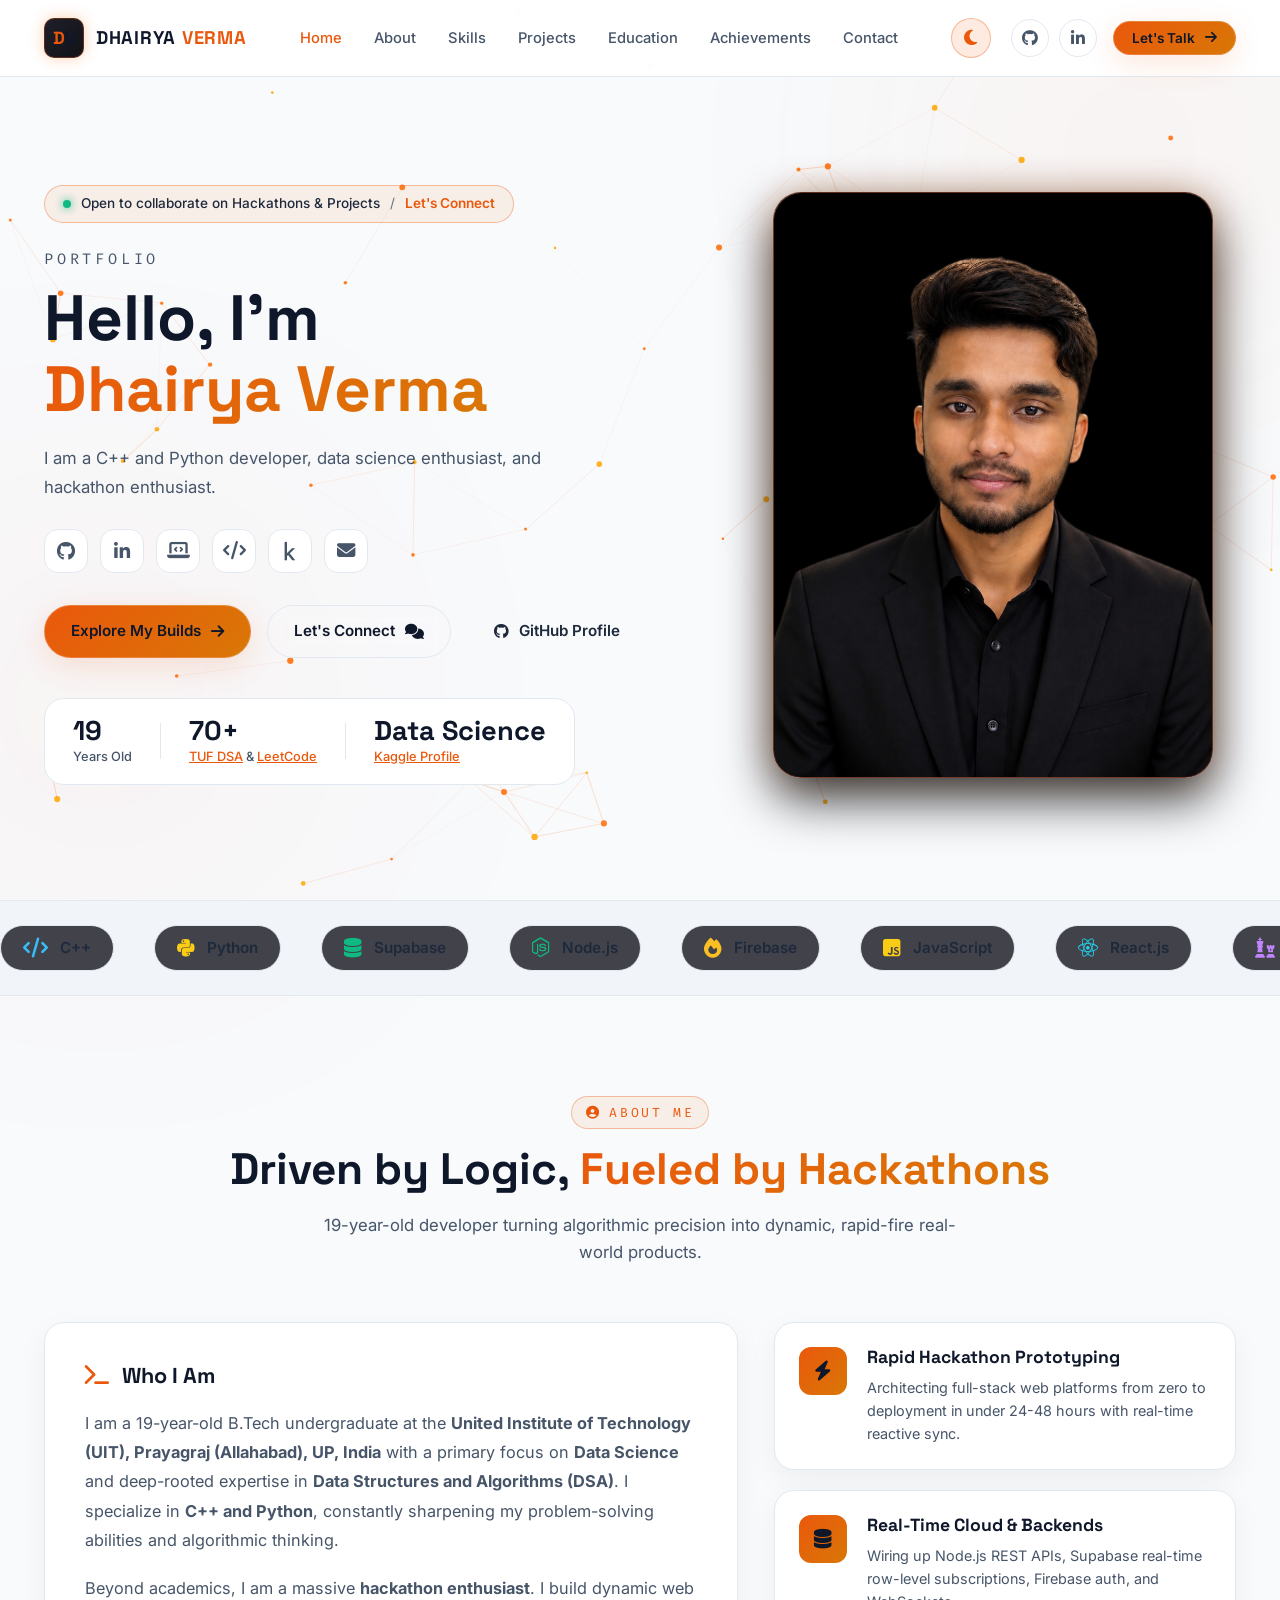
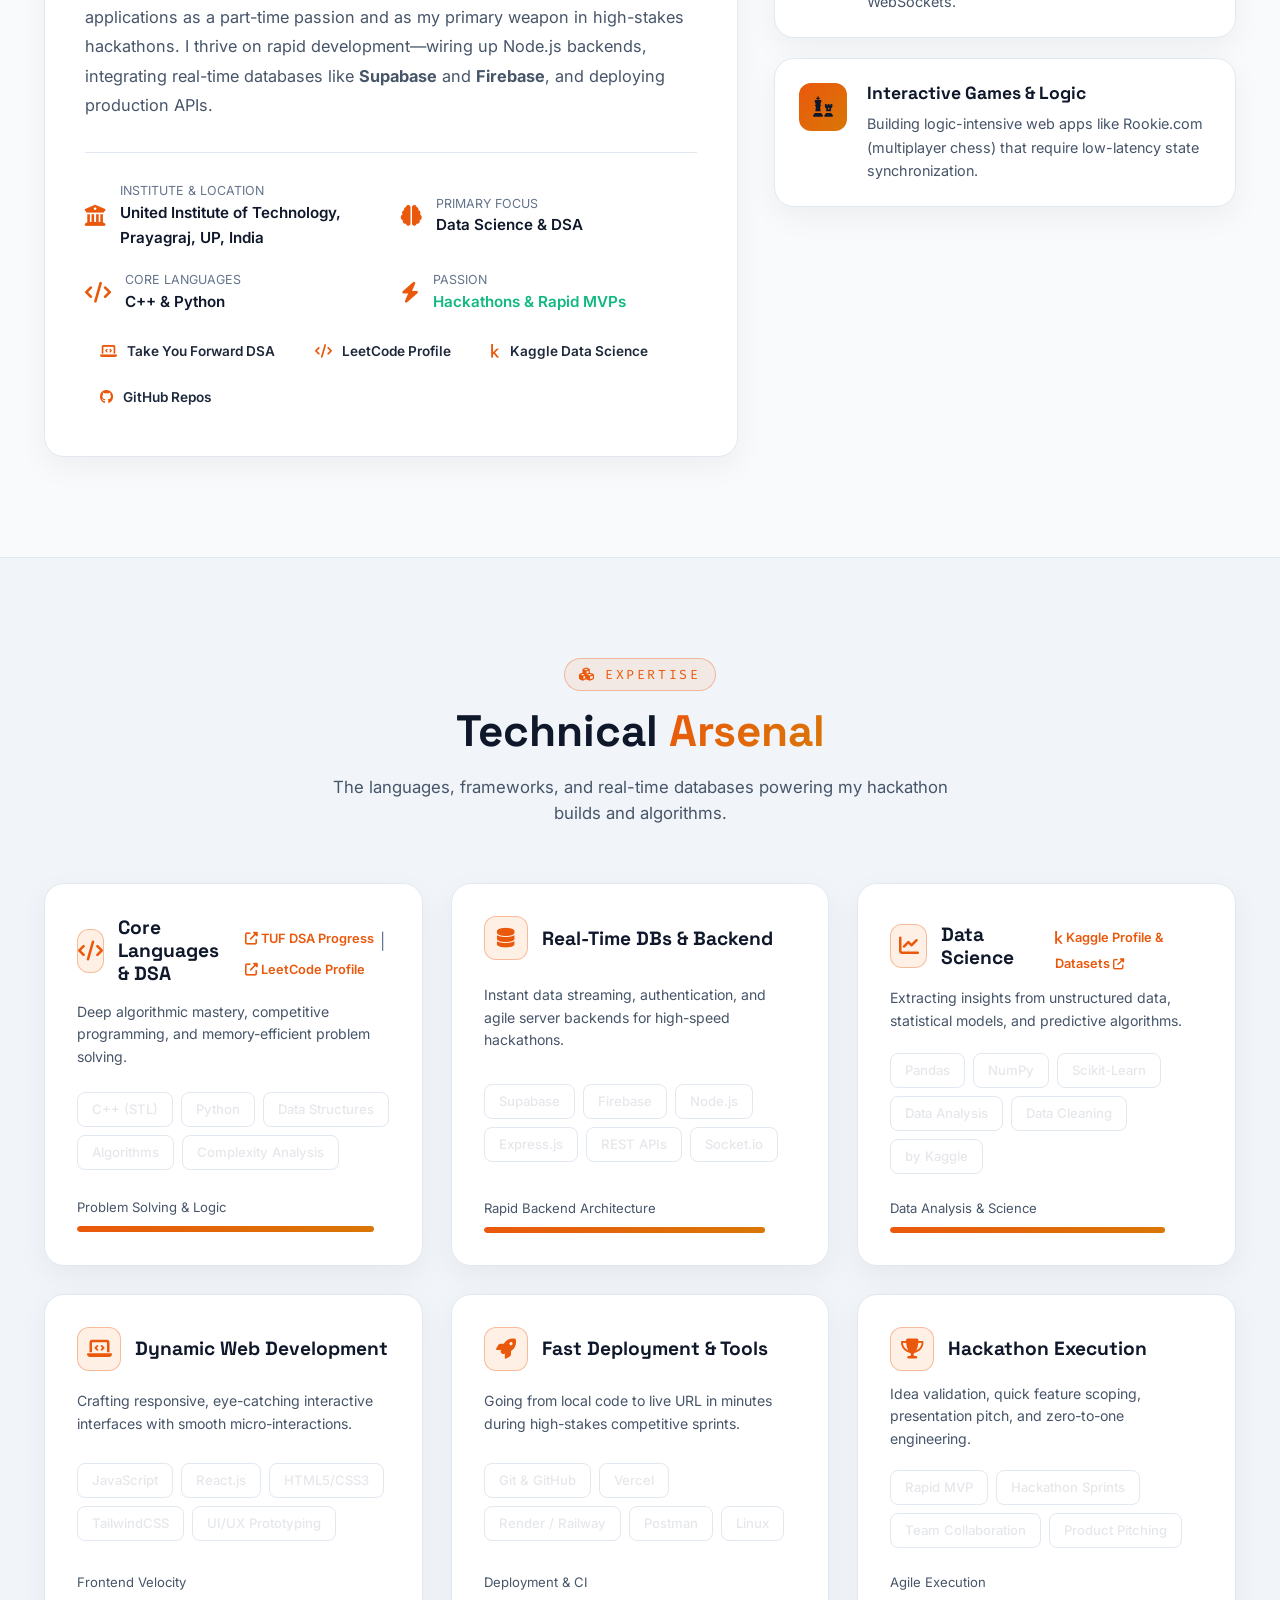
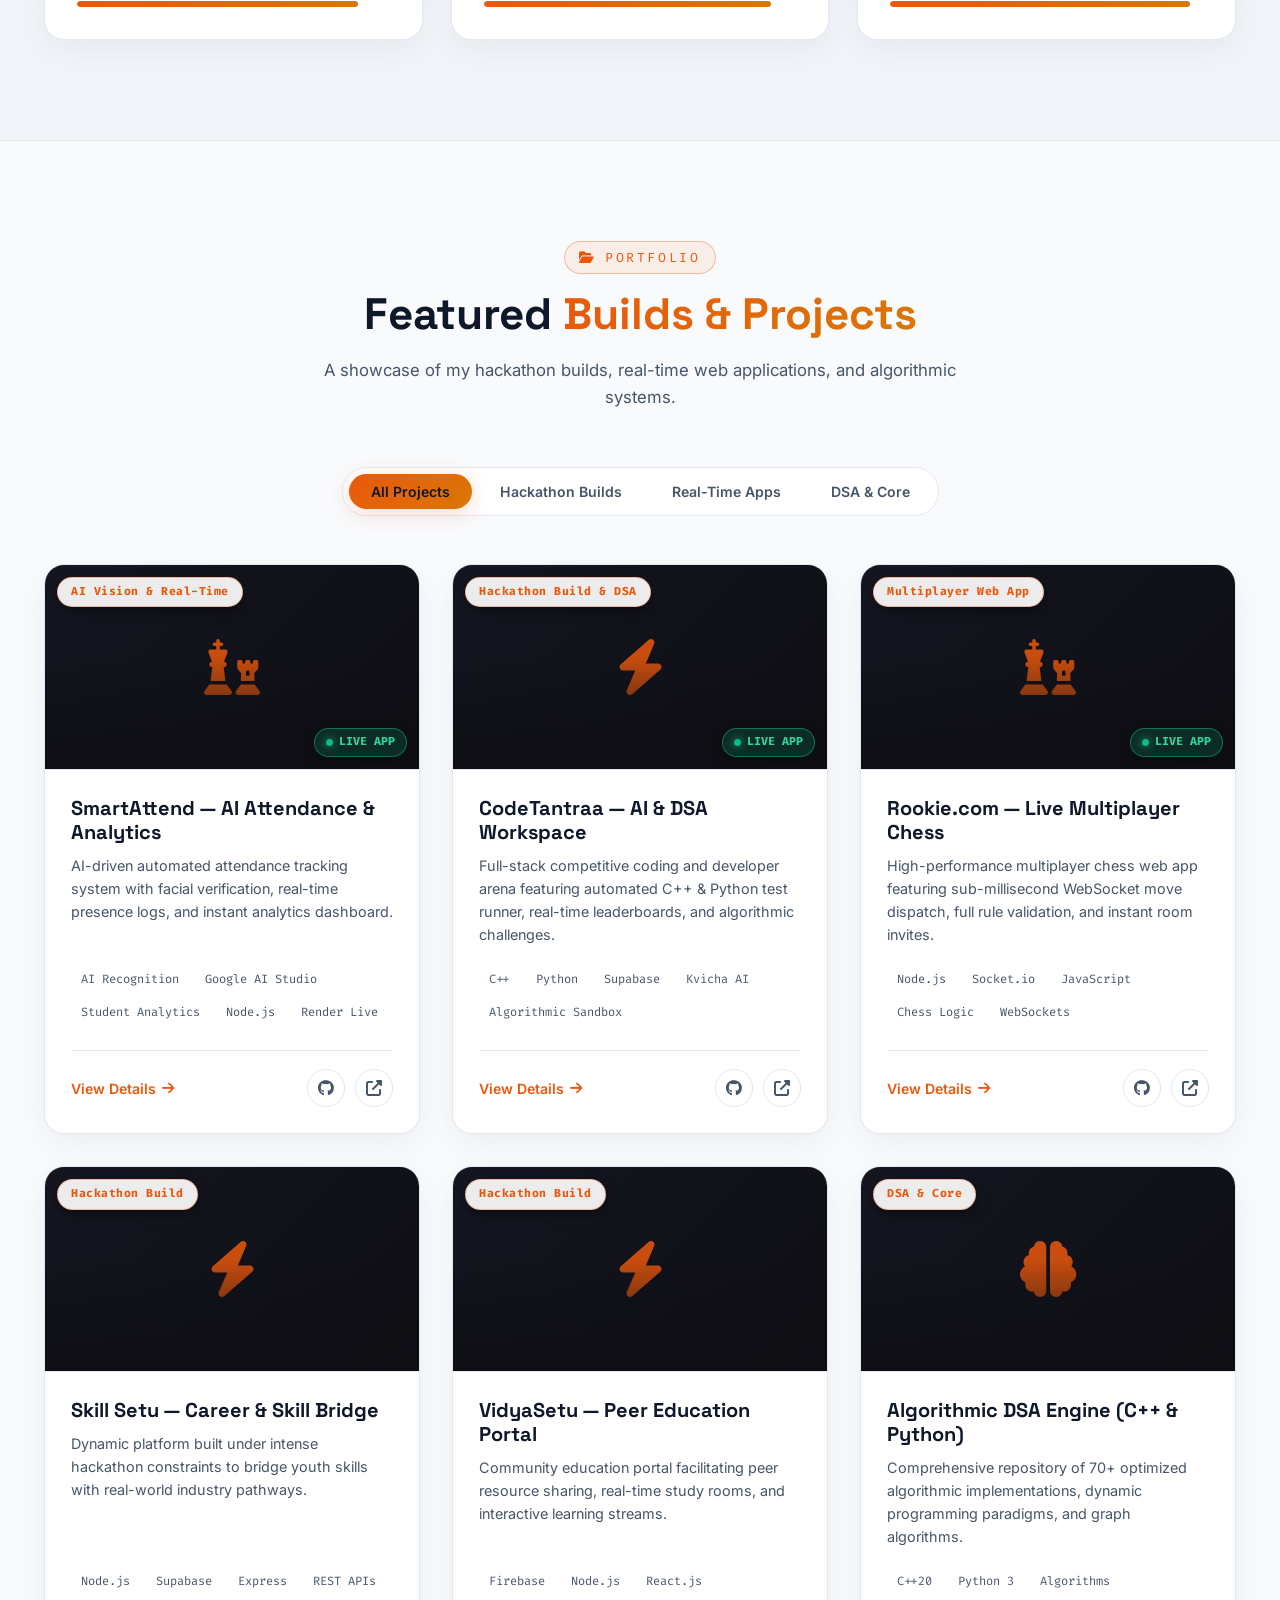
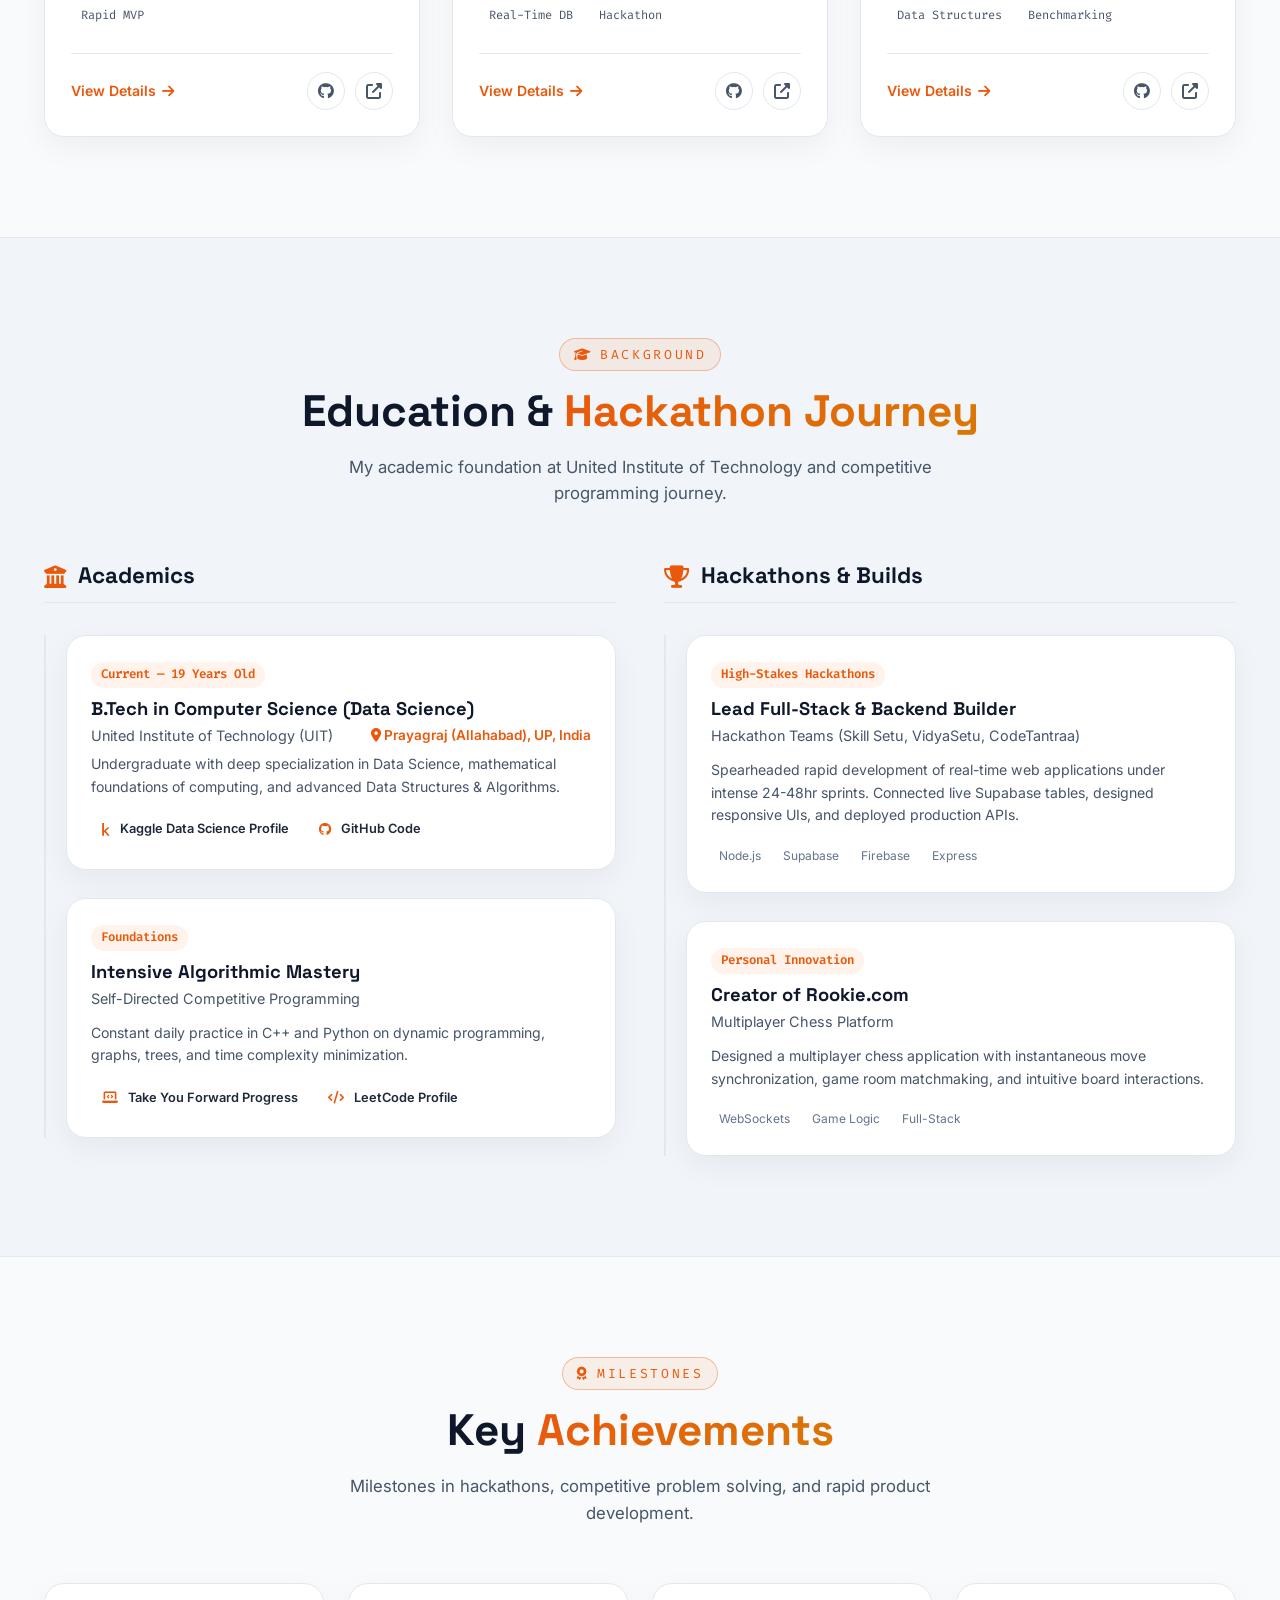
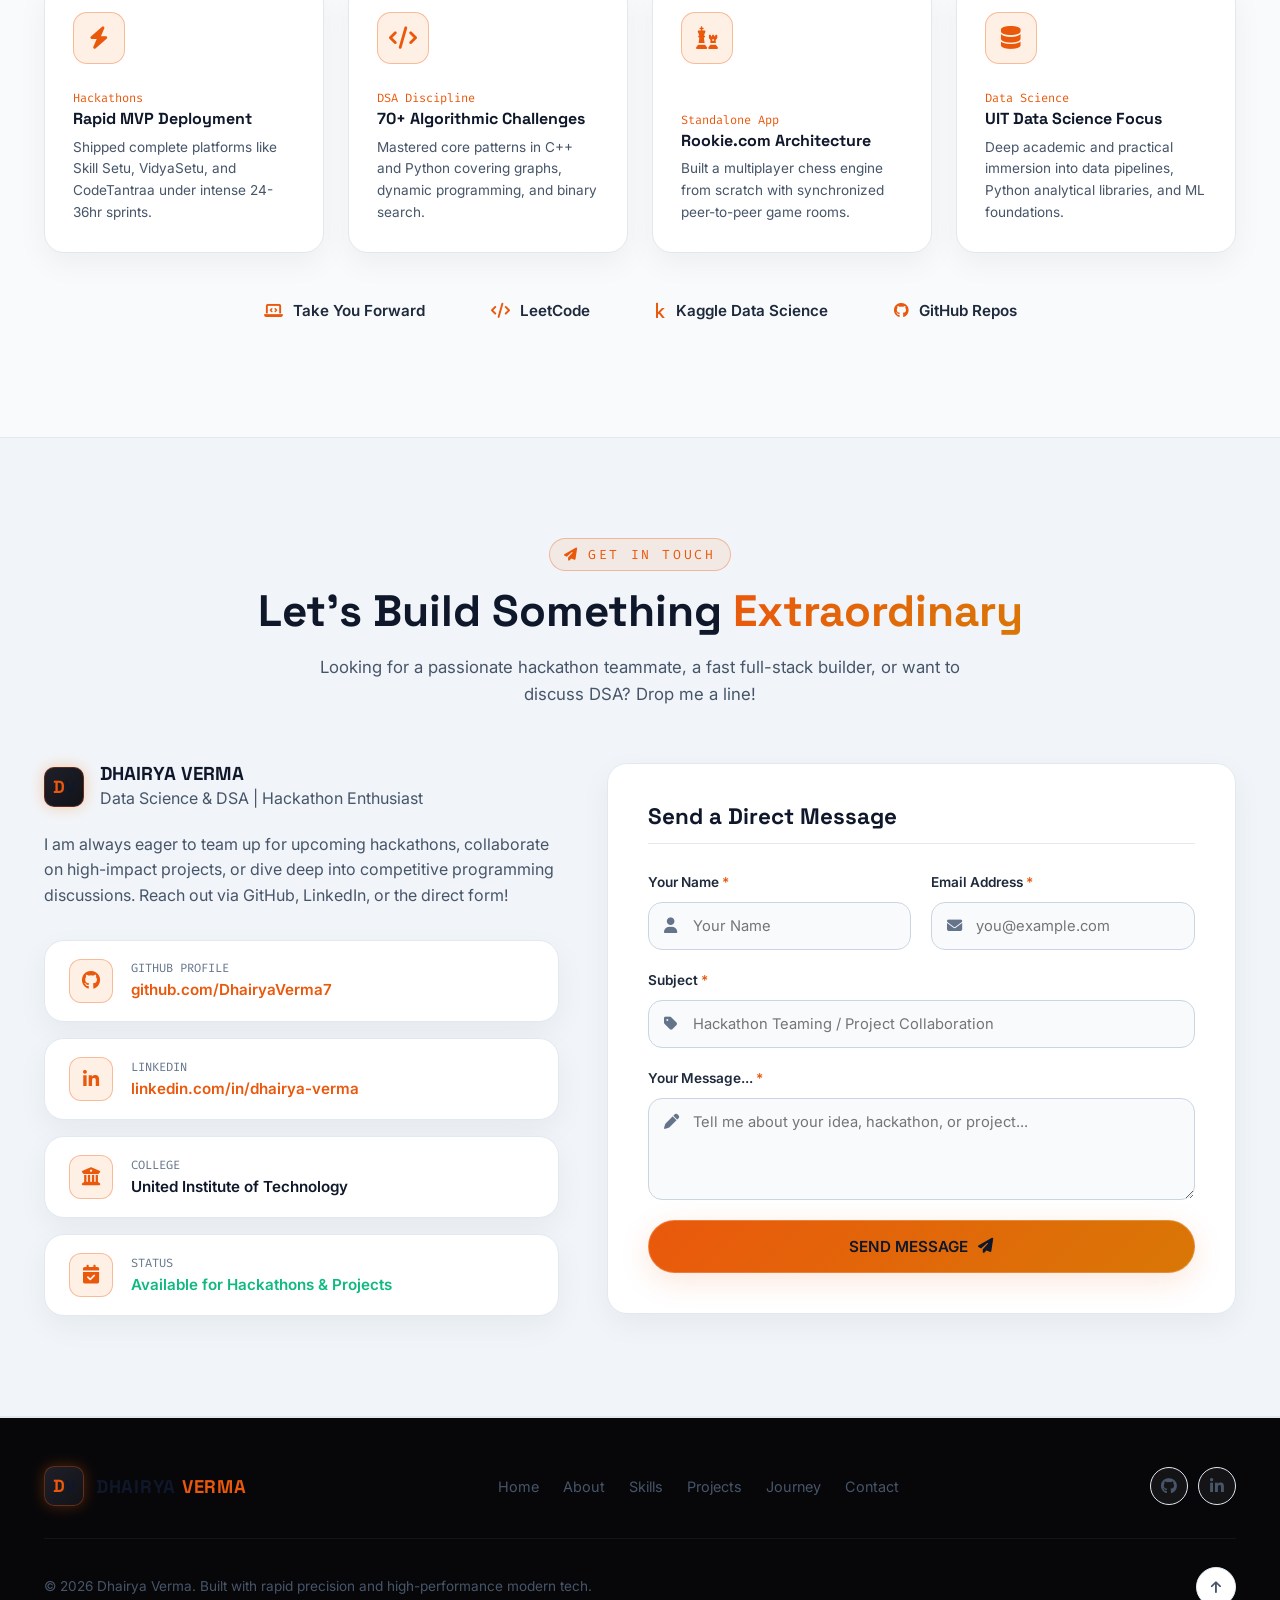
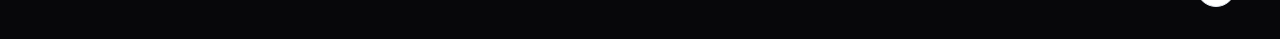
==== portfolio2/index.html @ d76c9627 "Initial commit for portfolio deployment" ====
<!DOCTYPE html>
<html lang="en" class="scroll-smooth" data-theme="light">
<head>
  <meta charset="UTF-8" />
  <meta name="viewport" content="width=device-width, initial-scale=1.0" />
  <title>Dhairya Verma | Data Science & DSA Specialist | Hackathon Enthusiast</title>
  <meta name="description" content="Portfolio of Dhairya Verma - 19-year-old B.Tech CS (Data Science) undergraduate at United Institute of Technology, C++ & Python Specialist, and Hackathon Builder." />

  <!-- Google Fonts: Space Grotesk, Inter & Fira Code -->
  <link rel="preconnect" href="https://fonts.googleapis.com">
  <link rel="preconnect" href="https://fonts.gstatic.com" crossorigin>
  <link href="https://fonts.googleapis.com/css2?family=Inter:wght@300;400;500;600;700&family=Space+Grotesk:wght@400;500;600;700;800&family=Fira+Code:wght@400;500&display=swap" rel="stylesheet">

  <!-- Font Awesome Icons CDN -->
  <link rel="stylesheet" href="https://cdnjs.cloudflare.com/ajax/libs/font-awesome/6.5.1/css/all.min.css" />

  <style>
/* ===================================================================
   DHAIRYA VERMA - LUXURY DARK & NEON ORANGE PORTFOLIO THEME
   =================================================================== */

/* ===================================================================
   LIGHT THEME OVERRIDES (WHITE & AMBER-ORANGE)
   =================================================================== */
[data-theme="light"] {
  --bg-primary: #f8fafc;
  --bg-secondary: #f1f5f9;
  --bg-card: rgba(255, 255, 255, 0.88);
  --bg-card-hover: rgba(255, 255, 255, 0.98);
  --bg-glass-nav: rgba(255, 255, 255, 0.92);
  --accent-orange: #ea580c;
  --accent-orange-glow: rgba(234, 88, 12, 0.25);
  --accent-orange-light: #f97316;
  --accent-amber: #d97706;
  --accent-amber-dark: #c2410c;
  --gradient-orange: linear-gradient(135deg, #ea580c 0%, #d97706 100%);
  --text-main: #1e293b;
  --text-muted: #475569;
  --text-dim: #64748b;
  --text-white: #0f172a;
  --border-subtle: rgba(0, 0, 0, 0.1);
  --border-orange: rgba(234, 88, 12, 0.35);
  --shadow-sm: 0 4px 14px rgba(0, 0, 0, 0.06);
  --shadow-orange: 0 8px 30px rgba(234, 88, 12, 0.18);
  --shadow-orange-lg: 0 12px 40px rgba(234, 88, 12, 0.25);
}

[data-theme="light"] body {
  background-color: var(--bg-primary);
  color: var(--text-main);
}

[data-theme="light"] ::-webkit-scrollbar-track {
  background: #f1f5f9;
}

[data-theme="light"] ::-webkit-scrollbar-thumb {
  background: #cbd5e1;
}

[data-theme="light"] .hero-tag-pill {
  background: rgba(234, 88, 12, 0.08);
  border-color: rgba(234, 88, 12, 0.25);
  color: #c2410c;
}

[data-theme="light"] .glass-card {
  background: rgba(255, 255, 255, 0.88);
  border-color: rgba(0, 0, 0, 0.08);
  box-shadow: 0 10px 30px rgba(0, 0, 0, 0.06);
}

[data-theme="light"] .theme-toggle-btn {
  background: rgba(234, 88, 12, 0.1);
  border: 1px solid var(--border-orange);
  color: var(--accent-orange);
}

:root {
  --bg-primary: #0a0a0e;
  --bg-secondary: #101017;
  --bg-card: rgba(18, 18, 25, 0.75);
  --bg-card-hover: rgba(26, 26, 36, 0.9);
  --bg-glass-nav: rgba(10, 10, 14, 0.85);
  --accent-orange: #ff6a00;
  --accent-orange-glow: rgba(255, 106, 0, 0.4);
  --accent-orange-light: #ff8533;
  --accent-amber: #ffa600;
  --accent-amber-dark: #e65100;
  --gradient-orange: linear-gradient(135deg, #ff7a00 0%, #ff4500 100%);
  --text-main: #f3f4f6;
  --text-muted: #9ca3af;
  --text-dim: #6b7280;
  --text-white: #ffffff;
  --border-subtle: rgba(255, 255, 255, 0.08);
  --border-orange: rgba(255, 106, 0, 0.3);
  --font-sans: 'Inter', system-ui, -apple-system, sans-serif;
  --font-heading: 'Space Grotesk', var(--font-sans);
  --font-mono: 'Fira Code', monospace;
  --shadow-sm: 0 4px 12px rgba(0, 0, 0, 0.4);
  --shadow-orange: 0 8px 30px rgba(255, 106, 0, 0.25);
  --shadow-orange-lg: 0 12px 40px rgba(255, 106, 0, 0.4);
  --radius-sm: 8px;
  --radius-md: 14px;
  --radius-lg: 20px;
  --radius-xl: 28px;
  --radius-full: 9999px;
  --transition-fast: 0.2s ease;
  --transition-normal: 0.35s ease;
}

*, *::before, *::after {
  box-sizing: border-box;
  margin: 0;
  padding: 0;
}

html {
  scroll-behavior: smooth;
  scroll-padding-top: 85px;
}

body {
  font-family: var(--font-sans);
  background-color: var(--bg-primary);
  color: var(--text-main);
  line-height: 1.6;
  overflow-x: hidden;
  position: relative;
  min-height: 100vh;
}

::-webkit-scrollbar { width: 8px; }
::-webkit-scrollbar-track { background: var(--bg-primary); }
::-webkit-scrollbar-thumb { background: #272732; border-radius: var(--radius-full); }
::-webkit-scrollbar-thumb:hover { background: var(--accent-orange); }

h1, h2, h3, h4, h5, h6 {
  font-family: var(--font-heading);
  color: var(--text-white);
  font-weight: 700;
  line-height: 1.2;
}

a { color: inherit; text-decoration: none; transition: all var(--transition-fast); }
button { cursor: pointer; border: none; background: none; font-family: inherit; }

.container {
  width: 100%;
  max-width: 1240px;
  margin-left: auto;
  margin-right: auto;
  padding-left: 24px;
  padding-right: 24px;
}

.section-padding {
  padding-top: 100px;
  padding-bottom: 100px;
  position: relative;
  z-index: 2;
}

.bg-dark-secondary {
  background-color: var(--bg-secondary);
  border-top: 1px solid var(--border-subtle);
  border-bottom: 1px solid var(--border-subtle);
}

.text-orange { color: var(--accent-orange) !important; }
.text-gradient {
  background: var(--gradient-orange);
  -webkit-background-clip: text;
  -webkit-text-fill-color: transparent;
  display: inline-block;
}
.text-muted { color: var(--text-muted); }
.text-green { color: #10b981 !important; }
.font-mono { font-family: var(--font-mono); }
.text-center { text-align: center; }

/* Plexus Canvas */
#plexus-canvas {
  position: fixed;
  top: 0;
  left: 0;
  width: 100vw;
  height: 100vh;
  z-index: 1;
  pointer-events: auto;
  opacity: 0.85;
}

.ambient-glow {
  position: fixed;
  border-radius: 50%;
  filter: blur(140px);
  pointer-events: none;
  z-index: 0;
  opacity: 0.35;
}
.glow-1 { width: 500px; height: 500px; top: -100px; right: -100px; background: radial-gradient(circle, rgba(255, 106, 0, 0.4) 0%, transparent 70%); }
.glow-2 { width: 600px; height: 600px; top: 45%; left: -200px; background: radial-gradient(circle, rgba(255, 69, 0, 0.25) 0%, transparent 70%); }

/* Glass Card */
.glass-card {
  background: var(--bg-card);
  backdrop-filter: blur(16px);
  -webkit-backdrop-filter: blur(16px);
  border: 1px solid var(--border-subtle);
  border-radius: var(--radius-lg);
  box-shadow: var(--shadow-sm);
  transition: all var(--transition-normal);
  position: relative;
  overflow: hidden;
}
.glass-card:hover {
  background: var(--bg-card-hover);
  border-color: var(--border-orange);
  box-shadow: var(--shadow-orange);
  transform: translateY(-4px);
}

/* Buttons */
.btn {
  display: inline-flex;
  align-items: center;
  justify-content: center;
  gap: 10px;
  padding: 13px 26px;
  font-size: 0.95rem;
  font-weight: 600;
  border-radius: var(--radius-full);
  transition: all var(--transition-normal);
}
.btn-primary {
  background: var(--gradient-orange);
  color: var(--text-white);
  box-shadow: var(--shadow-orange);
  border: 1px solid rgba(255, 255, 255, 0.2);
}
.btn-primary:hover {
  transform: translateY(-2px);
  box-shadow: var(--shadow-orange-lg);
  filter: brightness(1.1);
}
.btn-secondary {
  background: rgba(255, 255, 255, 0.06);
  color: var(--text-white);
  border: 1px solid var(--border-subtle);
  backdrop-filter: blur(10px);
}
.btn-secondary:hover {
  background: rgba(255, 106, 0, 0.12);
  border-color: var(--border-orange);
  color: var(--accent-orange);
  transform: translateY(-2px);
}
.btn-outline {
  background: transparent;
  color: var(--text-main);
  border: 1px solid rgba(255, 255, 255, 0.18);
}
.btn-outline:hover {
  border-color: var(--accent-orange);
  color: var(--accent-orange);
  background: rgba(255, 106, 0, 0.08);
}
.btn-sm { padding: 8px 18px; font-size: 0.85rem; }
.w-full { width: 100%; }

/* Navigation */
.header-nav {
  position: fixed;
  top: 0;
  left: 0;
  width: 100%;
  z-index: 1000;
  background: var(--bg-glass-nav);
  backdrop-filter: blur(20px);
  -webkit-backdrop-filter: blur(20px);
  border-bottom: 1px solid var(--border-subtle);
  transition: all var(--transition-normal);
  padding: 18px 0;
}
.header-nav.scrolled {
  padding: 12px 0;
  background: rgba(8, 8, 12, 0.95);
  box-shadow: 0 10px 30px rgba(0, 0, 0, 0.7);
  border-bottom-color: var(--border-orange);
}
.nav-inner {
  display: flex;
  align-items: center;
  justify-content: space-between;
}
.brand-logo { display: flex; align-items: center; gap: 12px; }
.logo-box {
  width: 40px;
  height: 40px;
  background: linear-gradient(135deg, #1f1f2a 0%, #121218 100%);
  border: 1.5px solid var(--border-orange);
  border-radius: 10px;
  display: flex;
  align-items: center;
  justify-content: center;
  font-family: var(--font-heading);
  font-weight: 800;
  font-size: 1.1rem;
  color: var(--text-white);
  box-shadow: 0 0 15px rgba(255, 106, 0, 0.3);
}
.logo-accent { color: var(--accent-orange); }
.logo-text {
  font-family: var(--font-heading);
  font-weight: 700;
  font-size: 1.15rem;
  letter-spacing: 0.04em;
  color: var(--text-white);
}
.nav-links { display: flex; align-items: center; gap: 32px; list-style: none; }
.nav-link {
  font-size: 0.92rem;
  font-weight: 500;
  color: var(--text-muted);
  position: relative;
  padding: 4px 0;
}
.nav-link:hover, .nav-link.active { color: var(--accent-orange); }
.nav-actions { display: flex; align-items: center; gap: 16px; }
.social-pills { display: flex; align-items: center; gap: 10px; }
.social-icon-btn {
  width: 38px;
  height: 38px;
  border-radius: 50%;
  background: rgba(255, 255, 255, 0.05);
  border: 1px solid var(--border-subtle);
  display: flex;
  align-items: center;
  justify-content: center;
  color: var(--text-muted);
  font-size: 1rem;
  transition: all var(--transition-fast);
}
.social-icon-btn:hover {
  background: var(--accent-orange);
  color: var(--text-white);
  border-color: var(--accent-orange);
  transform: translateY(-2px);
  box-shadow: 0 4px 15px var(--accent-orange-glow);
}
.mobile-toggle { display: none; font-size: 1.3rem; color: var(--text-main); padding: 6px; }
.mobile-drawer {
  display: none;
  position: fixed;
  top: 75px;
  left: 0;
  width: 100%;
  background: rgba(12, 12, 16, 0.98);
  backdrop-filter: blur(20px);
  border-bottom: 1px solid var(--border-orange);
  padding: 24px;
  flex-direction: column;
  gap: 20px;
  z-index: 999;
}
.mobile-drawer.open { display: flex; }
.mobile-nav-links { list-style: none; display: flex; flex-direction: column; gap: 16px; }
.mobile-nav-link { font-size: 1.05rem; font-weight: 600; color: var(--text-main); }
.mobile-nav-link:hover { color: var(--accent-orange); }

/* Hero Section */
.hero-section {
  min-height: 100vh;
  display: flex;
  flex-direction: column;
  justify-content: center;
  padding-top: 130px;
  padding-bottom: 60px;
  position: relative;
  z-index: 2;
}
.hero-grid {
  display: grid;
  grid-template-columns: 1.15fr 0.85fr;
  gap: 48px;
  align-items: center;
}
.status-pill {
  display: inline-flex;
  align-items: center;
  gap: 10px;
  padding: 7px 18px;
  background: rgba(255, 106, 0, 0.08);
  border: 1px solid var(--border-orange);
  border-radius: var(--radius-full);
  font-size: 0.85rem;
  margin-bottom: 24px;
}
.status-dot {
  width: 8px;
  height: 8px;
  background-color: #10b981;
  border-radius: 50%;
  box-shadow: 0 0 10px #10b981;
}
.status-text { color: var(--text-main); font-weight: 500; }
.status-sep { color: var(--text-dim); }
.status-sub { color: var(--accent-orange); font-weight: 600; }
.hero-subtitle {
  font-family: var(--font-mono);
  font-size: 0.95rem;
  letter-spacing: 0.25em;
  color: var(--accent-orange);
  margin-bottom: 12px;
}
.hero-title {
  font-size: clamp(2.5rem, 5vw, 4rem);
  font-weight: 800;
  line-height: 1.1;
  margin-bottom: 20px;
}
.typing-container {
  display: flex;
  align-items: center;
  font-size: clamp(1.15rem, 2.5vw, 1.6rem);
  font-family: var(--font-mono);
  color: var(--text-muted);
  margin-bottom: 20px;
}
.typed-text { color: var(--accent-amber); font-weight: 600; }
.typing-cursor { color: var(--accent-orange); font-weight: 700; animation: blink 0.8s infinite; }
@keyframes blink { 0%, 100% { opacity: 1; } 50% { opacity: 0; } }
.hero-desc {
  font-size: 1.05rem;
  color: var(--text-muted);
  max-width: 580px;
  line-height: 1.7;
  margin-bottom: 28px;
}
.social-row { display: flex; gap: 12px; margin-bottom: 32px; }
.social-card-btn {
  width: 44px;
  height: 44px;
  background: var(--bg-card);
  border: 1px solid var(--border-subtle);
  border-radius: var(--radius-md);
  display: flex;
  align-items: center;
  justify-content: center;
  color: var(--text-muted);
  font-size: 1.15rem;
  transition: all var(--transition-normal);
}
.social-card-btn:hover {
  background: var(--accent-orange);
  color: var(--text-white);
  border-color: var(--accent-orange);
  transform: translateY(-3px);
  box-shadow: 0 6px 20px var(--accent-orange-glow);
}
.hero-buttons { display: flex; flex-wrap: wrap; gap: 16px; margin-bottom: 40px; }
.stats-glass-card {
  display: inline-flex;
  align-items: center;
  gap: 28px;
  padding: 16px 28px;
  background: var(--bg-card);
  backdrop-filter: blur(14px);
  border: 1px solid var(--border-subtle);
  border-radius: var(--radius-lg);
}
.stat-number { font-size: 1.7rem; font-weight: 800; color: var(--accent-orange); }
.stat-label { font-size: 0.8rem; color: var(--text-muted); font-weight: 500; }
.stat-divider { width: 1px; height: 36px; background: var(--border-subtle); }

/* Avatar Card */
.hero-visual { display: flex; justify-content: center; align-items: center; position: relative; }
.avatar-card-container { position: relative; width: 100%; max-width: 440px; }
.avatar-wrapper {
  position: relative;
  width: 100%;
  height: auto;
  aspect-ratio: 3 / 4;
  background: linear-gradient(180deg, rgba(26, 26, 36, 0.9) 0%, rgba(14, 14, 20, 0.95) 100%);
  border: 1.5px solid var(--border-orange);
  border-radius: var(--radius-xl);
  display: flex;
  flex-direction: column;
  align-items: center;
  justify-content: center;
  box-shadow: 0 20px 50px rgba(0, 0, 0, 0.8), 0 0 35px rgba(255, 106, 0, 0.25);
  padding: 0;
  overflow: hidden;
  text-align: center;
  transition: all var(--transition-normal);
}
.avatar-wrapper:hover {
  border-color: var(--accent-orange);
  box-shadow: 0 25px 60px rgba(0, 0, 0, 0.9), 0 0 45px rgba(255, 106, 0, 0.4);
}
.avatar-img-container {
  position: relative;
  width: 100%;
  height: 100%;
  overflow: hidden;
  border-radius: var(--radius-xl);
}
.avatar-photo {
  width: 100%;
  height: 100%;
  object-fit: cover;
  object-position: center;
  transition: transform 0.6s cubic-bezier(0.16, 1, 0.3, 1);
}
.avatar-wrapper:hover .avatar-photo {
  transform: scale(1.04);
}
.avatar-overlay-gradient {
  position: absolute;
  bottom: 0;
  left: 0;
  width: 100%;
  height: 50%;
  background: linear-gradient(to top, rgba(10, 10, 14, 0.96) 0%, rgba(10, 10, 14, 0.6) 55%, transparent 100%);
  pointer-events: none;
}
.avatar-caption {
  position: relative;
  z-index: 5;
  padding: 22px 20px;
  width: 100%;
}
.avatar-name {
  font-size: 1.45rem;
  font-weight: 800;
  color: var(--text-white);
  margin-bottom: 4px;
  text-shadow: 0 2px 10px rgba(0, 0, 0, 0.8);
}
.avatar-sub {
  color: var(--accent-orange-light);
  font-size: 0.88rem;
  font-family: var(--font-mono);
  font-weight: 600;
  letter-spacing: 0.02em;
}
.floating-badge {
  position: absolute;
  background: var(--bg-card);
  backdrop-filter: blur(16px);
  border: 1px solid var(--border-orange);
  border-radius: var(--radius-md);
  padding: 12px 18px;
  display: flex;
  align-items: center;
  gap: 12px;
  box-shadow: 0 10px 30px rgba(0, 0, 0, 0.7);
  z-index: 10;
}
.badge-top-right { top: 20px; right: -25px; }
.badge-bottom-left { bottom: 25px; left: -25px; }

/* Marquee */
.marquee-section {
  background: var(--bg-secondary);
  border-top: 1px solid var(--border-subtle);
  border-bottom: 1px solid var(--border-subtle);
  padding: 24px 0;
  overflow: hidden;
  position: relative;
  z-index: 2;
}
.marquee-wrapper { display: flex; overflow: hidden; user-select: none; }
.marquee-track {
  display: flex;
  gap: 40px;
  animation: scroll-marquee 30s linear infinite;
  white-space: nowrap;
}
@keyframes scroll-marquee {
  0% { transform: translateX(0); }
  100% { transform: translateX(-50%); }
}
.marquee-item {
  display: flex;
  align-items: center;
  gap: 12px;
  padding: 10px 22px;
  background: rgba(22, 22, 30, 0.8);
  border: 1px solid var(--border-subtle);
  border-radius: var(--radius-full);
  font-size: 0.95rem;
  font-weight: 600;
  color: var(--text-main);
}
.marquee-item i { font-size: 1.25rem; }
.text-yellow { color: #facc15; }
.text-blue { color: #38bdf8; }
.text-amber { color: #fbbf24; }
.text-cyan { color: #22d3ee; }
.text-green { color: #4ade80; }
.text-purple { color: #c084fc; }
.text-teal { color: #2dd4bf; }

/* Section Header */
.section-header { margin-bottom: 56px; }
.section-tag {
  display: inline-flex;
  align-items: center;
  gap: 8px;
  font-family: var(--font-mono);
  font-size: 0.82rem;
  letter-spacing: 0.2em;
  color: var(--accent-orange);
  background: rgba(255, 106, 0, 0.08);
  border: 1px solid var(--border-orange);
  padding: 5px 14px;
  border-radius: var(--radius-full);
  text-transform: uppercase;
  margin-bottom: 14px;
}
.section-title { font-size: clamp(2rem, 3.5vw, 2.75rem); font-weight: 800; margin-bottom: 16px; }
.section-desc { font-size: 1.05rem; color: var(--text-muted); max-width: 650px; margin: 0 auto; }

/* About Grid */
.about-grid { display: grid; grid-template-columns: 1.2fr 0.8fr; gap: 36px; }
.about-card { padding: 40px; }
.about-subtitle { font-size: 1.35rem; margin-bottom: 20px; }
.mr-2 { margin-right: 8px; }
.about-text { color: var(--text-muted); font-size: 1.02rem; line-height: 1.8; margin-bottom: 18px; }
.about-highlights-grid {
  display: grid;
  grid-template-columns: 1fr 1fr;
  gap: 20px;
  margin-top: 32px;
  padding-top: 28px;
  border-top: 1px solid var(--border-subtle);
}
.highlight-item { display: flex; align-items: center; gap: 14px; }
.highlight-label { display: block; font-size: 0.78rem; color: var(--text-dim); text-transform: uppercase; }
.highlight-val { display: block; font-size: 0.95rem; font-weight: 600; color: var(--text-white); }
.about-pillars { display: flex; flex-direction: column; gap: 20px; }
.pillar-card { padding: 24px; display: flex; gap: 20px; align-items: flex-start; }
.pillar-icon {
  width: 48px;
  height: 48px;
  border-radius: 12px;
  background: var(--gradient-orange);
  color: var(--text-white);
  display: flex;
  align-items: center;
  justify-content: center;
  font-size: 1.25rem;
  flex-shrink: 0;
}
.pillar-info h4 { font-size: 1.1rem; margin-bottom: 8px; }
.pillar-info p { font-size: 0.9rem; color: var(--text-muted); }

/* Skills Grid */
.skills-grid { display: grid; grid-template-columns: repeat(3, 1fr); gap: 28px; }
.skill-category-card { padding: 32px; display: flex; flex-direction: column; justify-content: space-between; }
.category-header { display: flex; align-items: center; gap: 14px; margin-bottom: 12px; }
.category-icon-wrap {
  width: 44px;
  height: 44px;
  border-radius: 12px;
  background: rgba(255, 106, 0, 0.1);
  border: 1px solid var(--border-orange);
  display: flex;
  align-items: center;
  justify-content: center;
  font-size: 1.25rem;
}
.category-title { font-size: 1.2rem; font-weight: 700; }
.category-desc { font-size: 0.88rem; color: var(--text-muted); margin-bottom: 20px; }
.tags-container { display: flex; flex-wrap: wrap; gap: 8px; }
.skill-badge {
  padding: 6px 14px;
  background: rgba(255, 255, 255, 0.04);
  border: 1px solid var(--border-subtle);
  border-radius: var(--radius-sm);
  font-size: 0.82rem;
  font-weight: 500;
  color: #e5e7eb;
}
.skill-badge:hover { background: rgba(255, 106, 0, 0.15); border-color: var(--accent-orange); color: var(--accent-orange); }
.skill-meter { margin-top: 24px; }
.meter-label { display: flex; justify-content: space-between; font-size: 0.82rem; margin-bottom: 8px; color: var(--text-muted); }
.meter-bar { width: 100%; height: 6px; background: rgba(255, 255, 255, 0.06); border-radius: var(--radius-full); overflow: hidden; }
.meter-fill { height: 100%; background: var(--gradient-orange); border-radius: var(--radius-full); }

/* Projects */
.filter-tabs-wrapper { display: flex; justify-content: center; margin-bottom: 48px; }
.filter-tabs {
  display: inline-flex;
  padding: 6px;
  background: var(--bg-card);
  border: 1px solid var(--border-subtle);
  border-radius: var(--radius-full);
  gap: 6px;
}
.filter-btn {
  padding: 9px 22px;
  border-radius: var(--radius-full);
  font-size: 0.88rem;
  font-weight: 600;
  color: var(--text-muted);
  transition: all var(--transition-fast);
}
.filter-btn.active {
  background: var(--gradient-orange);
  color: var(--text-white);
  box-shadow: 0 4px 20px var(--accent-orange-glow);
}
.projects-grid { display: grid; grid-template-columns: repeat(3, 1fr); gap: 32px; }
.project-card {
  display: flex;
  flex-direction: column;
  height: 100%;
  transition: transform var(--transition-normal), box-shadow var(--transition-normal), border-color var(--transition-normal);
}
.project-card:hover {
  transform: translateY(-8px);
  border-color: rgba(255, 106, 0, 0.45);
  box-shadow: 0 16px 36px rgba(0, 0, 0, 0.6), 0 0 25px rgba(255, 106, 0, 0.15);
}
.project-thumbnail-wrapper {
  position: relative;
  width: 100%;
  height: 205px;
  overflow: hidden;
  border-bottom: 1px solid var(--border-subtle);
  background: #12121a;
}
.project-card-img {
  width: 100%;
  height: 100%;
  object-fit: cover;
  display: block;
  transition: transform 0.65s cubic-bezier(0.16, 1, 0.3, 1), filter 0.65s ease;
}
.project-card:hover .project-card-img {
  transform: scale(1.08);
  filter: brightness(1.08) contrast(1.05);
}
.project-img-overlay {
  position: absolute;
  bottom: 0;
  left: 0;
  right: 0;
  height: 55%;
  background: linear-gradient(to top, rgba(14, 14, 20, 0.95) 0%, rgba(14, 14, 20, 0.4) 60%, transparent 100%);
  pointer-events: none;
}
.project-badge-top {
  position: absolute;
  top: 12px;
  left: 12px;
  padding: 5px 13px;
  background: var(--bg-glass-nav);
  backdrop-filter: blur(8px);
  border: 1px solid var(--border-orange);
  border-radius: var(--radius-full);
  font-size: 0.72rem;
  font-weight: 700;
  color: var(--accent-orange);
  font-family: var(--font-mono);
  letter-spacing: 0.5px;
  z-index: 2;
  box-shadow: 0 4px 12px rgba(0, 0, 0, 0.4);
}
.live-status-pill {
  position: absolute;
  bottom: 12px;
  right: 12px;
  display: inline-flex;
  align-items: center;
  gap: 6px;
  padding: 4px 11px;
  background: rgba(16, 185, 129, 0.18);
  border: 1px solid rgba(16, 185, 129, 0.5);
  border-radius: var(--radius-full);
  font-size: 0.72rem;
  font-weight: 700;
  font-family: var(--font-mono);
  color: #34d399;
  backdrop-filter: blur(8px);
  text-decoration: none;
  z-index: 2;
  transition: all var(--transition-fast);
  box-shadow: 0 4px 12px rgba(0, 0, 0, 0.35);
}
.live-status-pill:hover {
  background: rgba(16, 185, 129, 0.35);
  border-color: #34d399;
  color: #a7f3d0;
  transform: translateY(-2px);
  box-shadow: 0 6px 16px rgba(16, 185, 129, 0.3);
}
.pulse-dot {
  width: 7px;
  height: 7px;
  border-radius: 50%;
  background: #10b981;
  box-shadow: 0 0 8px #10b981;
  animation: pulse-live 1.8s infinite;
}
@keyframes pulse-live {
  0% { transform: scale(0.95); box-shadow: 0 0 0 0 rgba(16, 185, 129, 0.7); }
  70% { transform: scale(1.1); box-shadow: 0 0 0 6px rgba(16, 185, 129, 0); }
  100% { transform: scale(0.95); box-shadow: 0 0 0 0 rgba(16, 185, 129, 0); }
}
.project-body { padding: 26px; display: flex; flex-direction: column; flex-grow: 1; }
.project-title { font-size: 1.25rem; font-weight: 700; margin-bottom: 10px; }
.project-summary { font-size: 0.9rem; color: var(--text-muted); margin-bottom: 20px; flex-grow: 1; }
.project-tags { display: flex; flex-wrap: wrap; gap: 6px; margin-bottom: 24px; }
.tag-pill {
  padding: 4px 10px;
  background: rgba(255, 255, 255, 0.04);
  border-radius: 4px;
  font-size: 0.75rem;
  font-family: var(--font-mono);
  color: var(--text-muted);
}
.project-links {
  display: flex;
  align-items: center;
  justify-content: space-between;
  padding-top: 18px;
  border-top: 1px solid var(--border-subtle);
}
.project-btn-link {
  display: inline-flex;
  align-items: center;
  gap: 6px;
  font-size: 0.88rem;
  font-weight: 600;
  color: var(--accent-orange);
}

/* Timeline */
.timeline-container { display: grid; grid-template-columns: 1fr 1fr; gap: 48px; }
.timeline-column-title {
  display: flex;
  align-items: center;
  gap: 12px;
  font-size: 1.4rem;
  margin-bottom: 32px;
  padding-bottom: 12px;
  border-bottom: 1px solid var(--border-subtle);
}
.timeline-tree {
  position: relative;
  display: flex;
  flex-direction: column;
  gap: 28px;
  padding-left: 20px;
  border-left: 2px solid var(--border-subtle);
}
.timeline-card { padding: 24px; position: relative; }
.timeline-marker {
  position: absolute;
  left: -29px;
  top: 28px;
  width: 16px;
  height: 16px;
  border-radius: 50%;
  background: var(--bg-primary);
  border: 3px solid var(--accent-orange);
}
.timeline-date {
  display: inline-block;
  font-family: var(--font-mono);
  font-size: 0.78rem;
  color: var(--accent-orange);
  background: rgba(255, 106, 0, 0.08);
  padding: 3px 10px;
  border-radius: var(--radius-full);
  margin-bottom: 10px;
  font-weight: 600;
}
.timeline-role { font-size: 1.15rem; font-weight: 700; color: var(--text-white); margin-bottom: 4px; }
.timeline-company { display: block; font-size: 0.9rem; color: var(--text-muted); margin-bottom: 12px; }
.timeline-desc { font-size: 0.88rem; color: var(--text-muted); margin-bottom: 16px; }
.timeline-tags { display: flex; flex-wrap: wrap; gap: 6px; }
.timeline-tags span { padding: 3px 8px; background: rgba(255, 255, 255, 0.04); border-radius: 4px; font-size: 0.75rem; color: var(--text-dim); }

/* Achievements */
.achievements-grid { display: grid; grid-template-columns: repeat(4, 1fr); gap: 24px; }
.achievement-card { padding: 28px; display: flex; flex-direction: column; justify-content: space-between; }
.achievement-icon-box {
  width: 52px;
  height: 52px;
  border-radius: 14px;
  background: rgba(255, 106, 0, 0.1);
  border: 1px solid var(--border-orange);
  display: flex;
  align-items: center;
  justify-content: center;
  font-size: 1.4rem;
  margin-bottom: 20px;
}
.achievement-year { font-family: var(--font-mono); font-size: 0.75rem; color: var(--accent-orange); margin-bottom: 8px; }

/* Contact Section */
.contact-layout { display: grid; grid-template-columns: 0.9fr 1.1fr; gap: 48px; }
.contact-badge-header { display: flex; align-items: center; gap: 16px; margin-bottom: 20px; }
.contact-intro { color: var(--text-muted); font-size: 1rem; margin-bottom: 32px; }
.contact-details-list { display: flex; flex-direction: column; gap: 16px; }
.contact-item-card { padding: 18px 24px; display: flex; align-items: center; gap: 18px; }
.contact-item-icon {
  width: 44px;
  height: 44px;
  border-radius: 12px;
  background: rgba(255, 106, 0, 0.1);
  border: 1px solid var(--border-orange);
  display: flex;
  align-items: center;
  justify-content: center;
  color: var(--accent-orange);
  font-size: 1.15rem;
}
.contact-item-text .label { display: block; font-size: 0.75rem; text-transform: uppercase; color: var(--text-dim); font-family: var(--font-mono); }
.contact-item-text .value { display: block; font-size: 0.95rem; font-weight: 600; color: var(--text-white); }
.contact-form { padding: 40px; }
.form-title { font-size: 1.4rem; margin-bottom: 28px; padding-bottom: 12px; border-bottom: 1px solid var(--border-subtle); }
.form-row { display: grid; grid-template-columns: 1fr 1fr; gap: 20px; }
.form-group { margin-bottom: 20px; }
.form-group label { display: block; font-size: 0.85rem; font-weight: 600; color: var(--text-main); margin-bottom: 8px; }
.input-wrapper { position: relative; display: flex; align-items: center; }
.input-icon { position: absolute; left: 16px; color: var(--text-dim); font-size: 0.95rem; pointer-events: none; }
.textarea-wrapper { align-items: flex-start; }
.textarea-icon { top: 16px; }
.contact-form input, .contact-form textarea, .hire-form input, .hire-form select {
  width: 100%;
  padding: 14px 16px 14px 44px;
  background: rgba(12, 12, 18, 0.7);
  border: 1px solid var(--border-subtle);
  border-radius: var(--radius-md);
  color: var(--text-white);
  font-family: var(--font-sans);
  font-size: 0.92rem;
  outline: none;
}
.hire-form input, .hire-form select { padding-left: 16px; }
.contact-form input:focus, .contact-form textarea:focus, .hire-form input:focus, .hire-form select:focus {
  border-color: var(--accent-orange);
  background: var(--bg-card);
  box-shadow: 0 0 15px rgba(255, 106, 0, 0.25);
}

/* Footer */
.site-footer { background: #07070a; border-top: 1px solid var(--border-subtle); padding: 48px 0 32px; position: relative; z-index: 2; }
.footer-top { display: flex; align-items: center; justify-content: space-between; padding-bottom: 32px; border-bottom: 1px solid rgba(255, 255, 255, 0.05); flex-wrap: wrap; gap: 24px; }
.footer-nav { display: flex; list-style: none; gap: 24px; }
.footer-nav a { font-size: 0.9rem; color: var(--text-muted); }
.footer-nav a:hover { color: var(--accent-orange); }
.footer-bottom { display: flex; align-items: center; justify-content: space-between; padding-top: 28px; flex-wrap: wrap; gap: 16px; }
.copyright { font-size: 0.85rem; color: var(--text-dim); }
.back-to-top-btn {
  width: 40px;
  height: 40px;
  border-radius: 50%;
  background: var(--bg-card);
  border: 1px solid var(--border-subtle);
  display: flex;
  align-items: center;
  justify-content: center;
  color: var(--text-muted);
}
.back-to-top-btn:hover { background: var(--accent-orange); color: var(--text-white); }

/* Modals & Toasts */
.modal-overlay {
  position: fixed;
  inset: 0;
  background: rgba(4, 4, 6, 0.85);
  backdrop-filter: blur(12px);
  -webkit-backdrop-filter: blur(12px);
  z-index: 2000;
  display: flex;
  align-items: center;
  justify-content: center;
  padding: 24px;
  opacity: 0;
  pointer-events: none;
  transition: opacity var(--transition-normal);
}
.modal-overlay.open { opacity: 1; pointer-events: auto; }
.modal-container {
  width: 100%;
  max-width: 720px;
  max-height: 90vh;
  overflow-y: auto;
  padding: 36px;
  position: relative;
}
.hire-modal-container { max-width: 520px; }
.modal-close-btn {
  position: absolute;
  top: 20px;
  right: 20px;
  width: 36px;
  height: 36px;
  border-radius: 50%;
  background: rgba(255, 255, 255, 0.08);
  display: flex;
  align-items: center;
  justify-content: center;
  color: var(--text-muted);
  font-size: 1rem;
}
.modal-close-btn:hover { background: var(--accent-orange); color: var(--text-white); }
.toast-container { position: fixed; bottom: 30px; right: 30px; z-index: 3000; display: flex; flex-direction: column; gap: 12px; }
.toast {
  background: var(--bg-card);
  border: 1px solid var(--border-orange);
  backdrop-filter: blur(16px);
  border-radius: var(--radius-md);
  padding: 16px 20px;
  box-shadow: 0 10px 30px rgba(0, 0, 0, 0.8);
  display: flex;
  align-items: center;
  gap: 14px;
  color: var(--text-white);
  min-width: 320px;
}
.toast-icon { font-size: 1.3rem; color: var(--accent-orange); }
.toast-title { font-weight: 700; font-size: 0.92rem; margin-bottom: 2px; }
.toast-msg { font-size: 0.82rem; color: var(--text-muted); }

/* Responsive */
@media (max-width: 1024px) {
  .hero-grid { grid-template-columns: 1fr; text-align: center; gap: 40px; }
  .hero-content { display: flex; flex-direction: column; align-items: center; }
  .typing-container, .social-row, .hero-buttons { justify-content: center; }
  .skills-grid, .projects-grid, .achievements-grid { grid-template-columns: repeat(2, 1fr); }
  .about-grid, .contact-layout { grid-template-columns: 1fr; }
}
@media (max-width: 768px) {
  .desktop-menu, .desktop-only, .floating-badge { display: none; }
  .mobile-toggle { display: block; }
  .timeline-container, .skills-grid, .projects-grid, .achievements-grid, .form-row { grid-template-columns: 1fr; }
  .stats-glass-card { flex-direction: column; gap: 16px; width: 100%; }
}

/* ===================================================================
   RAPID TECH APP TRAILING CURSOR BURST (Appears & Disappears in quick succession)
   Active in Technical Arsenal (#skills) and Education/Resume (#experience)
   =================================================================== */
.tech-trail-container {
  position: fixed;
  top: 0;
  left: 0;
  width: 100vw;
  height: 100vh;
  pointer-events: none;
  z-index: 9999;
  overflow: hidden;
}

.trail-icon-bubble {
  position: fixed;
  width: 44px;
  height: 44px;
  border-radius: 50%;
  background: rgba(14, 14, 22, 0.95);
  backdrop-filter: blur(12px);
  -webkit-backdrop-filter: blur(12px);
  border: 1.5px solid var(--accent-orange);
  box-shadow: 0 0 20px rgba(255, 106, 0, 0.6), 0 0 6px rgba(255, 166, 0, 0.8);
  display: flex;
  align-items: center;
  justify-content: center;
  font-size: 1.2rem;
  pointer-events: none;
  user-select: none;
  will-change: transform, opacity;
  animation: techPopFade 0.5s cubic-bezier(0.2, 0.9, 0.3, 1) forwards;
}

.trail-label {
  font-family: var(--font-mono);
  font-size: 0.68rem;
  font-weight: 800;
  letter-spacing: -0.5px;
}

@keyframes techPopFade {
  0% {
    opacity: 0;
    transform: translate(-50%, -50%) scale(0.2) rotate(-15deg);
  }
  20% {
    opacity: 1;
    transform: translate(-50%, -50%) scale(1.15) rotate(0deg);
  }
  65% {
    opacity: 0.85;
    transform: translate(-50%, calc(-50% - 15px)) scale(1) rotate(6deg);
  }
  100% {
    opacity: 0;
    transform: translate(-50%, calc(-50% - 30px)) scale(0.3) rotate(15deg);
  }
}
/* ===================================================================
   PORTFOLIO 2 SYSTEMATIC LIGHT THEME (WHITE & AMBER-ORANGE)
   =================================================================== */
[data-theme="light"] {
  --bg-primary: #f8fafc;
  --bg-secondary: #f1f5f9;
  --bg-card: #ffffff;
  --bg-card-hover: #ffffff;
  --bg-glass-nav: rgba(255, 255, 255, 0.92);
  
  --accent-orange: #ea580c;
  --accent-orange-glow: rgba(234, 88, 12, 0.22);
  --accent-orange-light: #f97316;
  --accent-amber: #d97706;
  --accent-amber-dark: #c2410c;
  --gradient-orange: linear-gradient(135deg, #ea580c 0%, #d97706 100%);
  
  --text-main: #1e293b;
  --text-muted: #475569;
  --text-dim: #64748b;
  --text-white: #0f172a;
  
  --border-subtle: #e2e8f0;
  --border-orange: rgba(234, 88, 12, 0.35);
  
  --shadow-sm: 0 4px 14px rgba(0, 0, 0, 0.05);
  --shadow-orange: 0 8px 30px rgba(234, 88, 12, 0.15);
  --shadow-orange-lg: 0 12px 40px rgba(234, 88, 12, 0.22);
}

[data-theme="light"] body {
  background-color: var(--bg-primary) !important;
  color: var(--text-main) !important;
}

[data-theme="light"] .glass-card {
  background: #ffffff !important;
  border: 1px solid #e2e8f0 !important;
  box-shadow: 0 10px 30px rgba(0, 0, 0, 0.05) !important;
}

[data-theme="light"] .glass-card:hover {
  border-color: rgba(234, 88, 12, 0.4) !important;
  box-shadow: 0 15px 35px rgba(234, 88, 12, 0.12) !important;
}

[data-theme="light"] header {
  background: rgba(255, 255, 255, 0.92) !important;
  border-bottom: 1px solid #e2e8f0 !important;
}

[data-theme="light"] h1, 
[data-theme="light"] h2, 
[data-theme="light"] h3, 
[data-theme="light"] h4, 
[data-theme="light"] h5, 
[data-theme="light"] h6 {
  color: #0f172a !important;
}

[data-theme="light"] p, 
[data-theme="light"] .text-muted {
  color: #475569 !important;
}

[data-theme="light"] .bg-dark-secondary,
[data-theme="light"] #tech-stack,
[data-theme="light"] #journey {
  background-color: #f1f5f9 !important;
  border-top: 1px solid #e2e8f0 !important;
  border-bottom: 1px solid #e2e8f0 !important;
}

[data-theme="light"] .project-modal-card,
[data-theme="light"] .modal-content {
  background: #ffffff !important;
  border: 1px solid #e2e8f0 !important;
  color: #1e293b !important;
}

[data-theme="light"] .modal-tech-tag,
[data-theme="light"] .modal-feature-item {
  background: #f1f5f9 !important;
  border: 1px solid #cbd5e1 !important;
  color: #0f172a !important;
}

[data-theme="light"] .hero-tag-pill {
  background: rgba(234, 88, 12, 0.08) !important;
  border: 1px solid rgba(234, 88, 12, 0.25) !important;
  color: #c2410c !important;
}

[data-theme="light"] .theme-toggle-btn {
  background: rgba(234, 88, 12, 0.1) !important;
  border: 1px solid rgba(234, 88, 12, 0.3) !important;
  color: #ea580c !important;
}

[data-theme="light"] input,
[data-theme="light"] textarea {
  background: #f8fafc !important;
  border: 1px solid #cbd5e1 !important;
  color: #0f172a !important;
}

[data-theme="light"] input:focus,
[data-theme="light"] textarea:focus {
  border-color: #ea580c !important;
  background: #ffffff !important;
}
.project-img-box {
  width: 100%;
  height: 180px;
  border-radius: var(--radius-md);
  overflow: hidden;
  margin-bottom: 18px;
  background: rgba(10, 10, 16, 0.6);
  border: 1px solid var(--border-subtle);
  display: flex;
  align-items: center;
  justify-content: center;
  transition: transform var(--transition-fast);
}

.project-card:hover .project-img-box {
  transform: scale(1.02);
}

.project-tech-tags {
  display: flex;
  flex-wrap: wrap;
  gap: 8px;
  margin-bottom: 20px;
}

.project-tech-tag {
  padding: 4px 12px;
  border-radius: var(--radius-full);
  font-size: 0.78rem;
  font-weight: 600;
  background: rgba(255, 255, 255, 0.08);
  border: 1px solid var(--border-subtle);
  color: var(--text-muted);
}

[data-theme="light"] .project-tech-tag {
  background: #f1f5f9 !important;
  border-color: #cbd5e1 !important;
  color: #334155 !important;
}

[data-theme="light"] .project-img-box {
  background: #f8fafc !important;
  border-color: #e2e8f0 !important;
}


  </style>
</head>
<body class="bg-dark text-slate-100 antialiased selection:bg-orange selection:text-white">

  <!-- Trailing Tech App Cursor Particles Container -->
  <div id="tech-trail" class="tech-trail-container"></div>

  <!-- Canvas Particle Mesh Background (Plexus) -->
  <canvas id="plexus-canvas"></canvas>

  <!-- Ambient Glow Blobs -->
  <div class="ambient-glow glow-1"></div>
  <div class="ambient-glow glow-2"></div>

  <!-- Toast Notification Container -->
  <div id="toast-container" class="toast-container"></div>

  <!-- ==================== HEADER / NAVBAR ==================== -->
  <header class="header-nav fixed-top" id="navbar">
    <div class="container nav-inner">
      <a href="#home" class="brand-logo">
        <div class="logo-box">
          <span class="logo-accent">D</span>V
        </div>
        <span class="logo-text">DHAIRYA <span class="text-orange">VERMA</span></span>
      </a>

      <!-- Desktop Nav Menu -->
      <nav class="desktop-menu" aria-label="Main Navigation">
        <ul class="nav-links">
          <li><a href="#home" class="nav-link active">Home</a></li>
          <li><a href="#about" class="nav-link">About</a></li>
          <li><a href="#skills" class="nav-link">Skills</a></li>
          <li><a href="#projects" class="nav-link">Projects</a></li>
          <li><a href="#experience" class="nav-link">Education</a></li>
          <li><a href="#achievements" class="nav-link">Achievements</a></li>
          <li><a href="#contact" class="nav-link">Contact</a></li>
        </ul>
      </nav>

      <!-- Nav Actions -->
      <div class="nav-actions">
        <button class="theme-toggle" id="theme-toggle" title="Toggle Light/Dark Theme" style="background:rgba(234, 88, 12, 0.12); border:1px solid var(--border-orange); color:var(--accent-orange); width:40px; height:40px; border-radius:50%; display:inline-flex; align-items:center; justify-content:center; cursor:pointer; font-size:1.1rem; transition:all 0.3s ease; margin-right:4px;">
          <i class="fas fa-moon"></i>
        </button>
        <div class="social-pills desktop-only">
          <a href="https://github.com/DhairyaVerma7" target="_blank" rel="noopener noreferrer" class="social-icon-btn" title="GitHub">
            <i class="fab fa-github"></i>
          </a>
          <a href="https://www.linkedin.com/in/dhairya-verma-89639b35b/" target="_blank" rel="noopener noreferrer" class="social-icon-btn" title="LinkedIn">
            <i class="fab fa-linkedin-in"></i>
          </a>
        </div>
        <button class="btn btn-primary btn-sm hire-me-trigger" id="hire-btn-nav">
          <span>Let's Talk</span>
          <i class="fas fa-arrow-right"></i>
        </button>
        <button class="mobile-toggle" id="mobile-menu-btn" aria-label="Toggle navigation menu">
          <i class="fas fa-bars"></i>
        </button>
      </div>
    </div>

    <!-- Mobile Drawer -->
    <div class="mobile-drawer" id="mobile-drawer">
      <ul class="mobile-nav-links">
        <li><a href="#home" class="mobile-nav-link">Home</a></li>
        <li><a href="#about" class="mobile-nav-link">About</a></li>
        <li><a href="#skills" class="mobile-nav-link">Skills</a></li>
        <li><a href="#projects" class="mobile-nav-link">Projects</a></li>
        <li><a href="#experience" class="mobile-nav-link">Education & Journey</a></li>
        <li><a href="#achievements" class="mobile-nav-link">Achievements</a></li>
        <li><a href="#contact" class="mobile-nav-link">Contact</a></li>
      </ul>
      <div class="social-pills" style="margin-top: 10px; justify-content: center;">
        <a href="https://github.com/DhairyaVerma7" target="_blank" class="social-icon-btn"><i class="fab fa-github"></i></a>
        <a href="https://www.linkedin.com/in/dhairya-verma-89639b35b/" target="_blank" class="social-icon-btn"><i class="fab fa-linkedin-in"></i></a>
      </div>
    </div>
  </header>

  <!-- ==================== HERO SECTION ==================== -->
  <section id="home" class="hero-section">
    <div class="container hero-grid">
      <div class="hero-content">
        <!-- Status Pill -->
        <div class="status-pill">
          <span class="status-dot"></span>
          <span class="status-text">Open to collaborate on Hackathons & Projects</span>
          <span class="status-sep">/</span>
          <span class="status-sub">Let's Connect</span>
        </div>

        <p class="hero-subtitle">PORTFOLIO</p>
        <h1 class="hero-title">
          Hello, I'm <br/>
          <span class="text-gradient">Dhairya Verma</span>
        </h1>

        <p class="hero-desc">
          I am a C++ and Python developer, data science enthusiast, and hackathon enthusiast.
        </p>

        <!-- Social Icons Bar -->
        <div class="social-row">
          <a href="https://github.com/DhairyaVerma7" target="_blank" class="social-card-btn" title="GitHub">
            <i class="fab fa-github"></i>
          </a>
          <a href="https://www.linkedin.com/in/dhairya-verma-89639b35b/" target="_blank" class="social-card-btn" title="LinkedIn">
            <i class="fab fa-linkedin-in"></i>
          </a>
          <a href="https://takeuforward.org/profile/dhairya_7" target="_blank" class="social-card-btn" title="Take You Forward DSA">
            <i class="fas fa-laptop-code"></i>
          </a>
          <a href="https://leetcode.com/u/DhairyaVerma07/" target="_blank" class="social-card-btn" title="LeetCode Profile">
            <i class="fas fa-code"></i>
          </a>
          <a href="https://www.kaggle.com/dhairyaverma07" target="_blank" class="social-card-btn" title="Kaggle Data Science">
            <i class="fab fa-kaggle"></i>
          </a>
          <a href="mailto:vermadhairya96@gmail.com" class="social-card-btn" title="Email">
            <i class="fas fa-envelope"></i>
          </a>
        </div>

        <!-- Action CTAs -->
        <div class="hero-buttons">
          <a href="#projects" class="btn btn-primary">
            <span>Explore My Builds</span>
            <i class="fas fa-arrow-right"></i>
          </a>
          <a href="#contact" class="btn btn-secondary">
            <span>Let's Connect</span>
            <i class="fas fa-comments"></i>
          </a>
          <a href="https://github.com/DhairyaVerma7" target="_blank" class="btn btn-outline">
            <i class="fab fa-github"></i>
            <span>GitHub Profile</span>
          </a>
        </div>

        <!-- Stats Bar -->
        <div class="stats-glass-card">
          <div class="stat-item">
            <h3 class="stat-number">19</h3>
            <p class="stat-label">Years Old</p>
          </div>
          <div class="stat-divider"></div>
          <div class="stat-item">
            <h3 class="stat-number">70+</h3>
            <p class="stat-label">
              <a href="https://takeuforward.org/profile/dhairya_7" target="_blank" rel="noopener noreferrer" style="color:var(--accent-orange); text-decoration:underline;">TUF DSA</a> & 
              <a href="https://leetcode.com/u/DhairyaVerma07/" target="_blank" rel="noopener noreferrer" style="color:var(--accent-orange); text-decoration:underline;">LeetCode</a>
            </p>
          </div>
          <div class="stat-divider"></div>
          <div class="stat-item">
            <h3 class="stat-number">Data Science</h3>
            <p class="stat-label">
              <a href="https://www.kaggle.com/dhairyaverma07" target="_blank" rel="noopener noreferrer" style="color:var(--accent-orange); text-decoration:underline;">Kaggle Profile</a>
            </p>
          </div>
        </div>
      </div>

      <!-- Hero Right: Visual Card -->
      <div class="hero-visual">
        <div class="avatar-card-container">
          <div class="avatar-wrapper">
            <!-- Profile Card Image -->
            <div class="avatar-img-container">
              <img src="profile.png" alt="Dhairya Verma profile card" class="avatar-photo" />
            </div>
          </div>
        </div>
      </div>
    </div>
  </section>

  <!-- ==================== TECH STACK MARQUEE TICKER ==================== -->
  <section class="marquee-section">
    <div class="marquee-wrapper">
      <div class="marquee-track" id="marquee-track">
        <div class="marquee-item"><i class="fas fa-code text-blue"></i><span>C++</span></div>
        <div class="marquee-item"><i class="fab fa-python text-yellow"></i><span>Python</span></div>
        <div class="marquee-item"><i class="fas fa-database text-green"></i><span>Supabase</span></div>
        <div class="marquee-item"><i class="fab fa-node-js text-green"></i><span>Node.js</span></div>
        <div class="marquee-item"><i class="fas fa-fire text-amber"></i><span>Firebase</span></div>
        <div class="marquee-item"><i class="fab fa-js-square text-yellow"></i><span>JavaScript</span></div>
        <div class="marquee-item"><i class="fab fa-react text-cyan"></i><span>React.js</span></div>
        <div class="marquee-item"><i class="fas fa-chess text-purple"></i><span>Socket.io (Chess)</span></div>
        <div class="marquee-item"><i class="fab fa-git-alt text-orange"></i><span>Git & GitHub</span></div>
        <div class="marquee-item"><i class="fas fa-terminal text-teal"></i><span>DSA & Algorithms</span></div>
        <!-- Duplicated for continuous loop -->
        <div class="marquee-item"><i class="fas fa-code text-blue"></i><span>C++</span></div>
        <div class="marquee-item"><i class="fab fa-python text-yellow"></i><span>Python</span></div>
        <div class="marquee-item"><i class="fas fa-database text-green"></i><span>Supabase</span></div>
        <div class="marquee-item"><i class="fab fa-node-js text-green"></i><span>Node.js</span></div>
        <div class="marquee-item"><i class="fas fa-fire text-amber"></i><span>Firebase</span></div>
        <div class="marquee-item"><i class="fab fa-js-square text-yellow"></i><span>JavaScript</span></div>
        <div class="marquee-item"><i class="fab fa-react text-cyan"></i><span>React.js</span></div>
        <div class="marquee-item"><i class="fas fa-chess text-purple"></i><span>Socket.io (Chess)</span></div>
        <div class="marquee-item"><i class="fab fa-git-alt text-orange"></i><span>Git & GitHub</span></div>
        <div class="marquee-item"><i class="fas fa-terminal text-teal"></i><span>DSA & Algorithms</span></div>
      </div>
    </div>
  </section>

  <!-- ==================== ABOUT ME SECTION ==================== -->
  <section id="about" class="section-padding">
    <div class="container">
      <div class="section-header text-center">
        <span class="section-tag"><i class="fas fa-user-circle"></i> ABOUT ME</span>
        <h2 class="section-title">Driven by Logic, <span class="text-gradient">Fueled by Hackathons</span></h2>
        <p class="section-desc">19-year-old developer turning algorithmic precision into dynamic, rapid-fire real-world products.</p>
      </div>

      <div class="about-grid">
        <div class="about-card glass-card">
          <h3 class="about-subtitle"><i class="fas fa-terminal text-orange mr-2"></i> Who I Am</h3>
          <p class="about-text">
            I am a 19-year-old B.Tech undergraduate at the <strong>United Institute of Technology (UIT), Prayagraj (Allahabad), UP, India</strong> with a primary focus on <strong>Data Science</strong> and deep-rooted expertise in <strong>Data Structures and Algorithms (DSA)</strong>. I specialize in <strong>C++ and Python</strong>, constantly sharpening my problem-solving abilities and algorithmic thinking.
          </p>
          <p class="about-text">
            Beyond academics, I am a massive <strong>hackathon enthusiast</strong>. I build dynamic web applications as a part-time passion and as my primary weapon in high-stakes hackathons. I thrive on rapid development—wiring up Node.js backends, integrating real-time databases like <strong>Supabase</strong> and <strong>Firebase</strong>, and deploying production APIs.
          </p>

          <div class="about-highlights-grid">
            <div class="highlight-item">
              <i class="fas fa-university text-orange" style="font-size: 1.3rem;"></i>
              <div>
                <span class="highlight-label">Institute & Location</span>
                <span class="highlight-val">United Institute of Technology, Prayagraj, UP, India</span>
              </div>
            </div>
            <div class="highlight-item">
              <i class="fas fa-brain text-orange" style="font-size: 1.3rem;"></i>
              <div>
                <span class="highlight-label">Primary Focus</span>
                <span class="highlight-val">Data Science & DSA</span>
              </div>
            </div>
            <div class="highlight-item">
              <i class="fas fa-code text-orange" style="font-size: 1.3rem;"></i>
              <div>
                <span class="highlight-label">Core Languages</span>
                <span class="highlight-val">C++ & Python</span>
              </div>
            </div>
            <div class="highlight-item">
              <i class="fas fa-bolt text-orange" style="font-size: 1.3rem;"></i>
              <div>
                <span class="highlight-label">Passion</span>
                <span class="highlight-val text-green">Hackathons & Rapid MVPs</span>
              </div>
            </div>
          </div>

          <!-- Interactive Profile Action Links -->
          <div style="display:flex; gap:10px; flex-wrap:wrap; margin-top:20px;">
            <a href="https://takeuforward.org/profile/dhairya_7" target="_blank" rel="noopener noreferrer" class="btn btn-outline" style="padding:6px 14px; font-size:0.85rem;">
              <i class="fas fa-laptop-code text-orange"></i> <span>Take You Forward DSA</span>
            </a>
            <a href="https://leetcode.com/u/DhairyaVerma07/" target="_blank" rel="noopener noreferrer" class="btn btn-outline" style="padding:6px 14px; font-size:0.85rem;">
              <i class="fas fa-code text-orange"></i> <span>LeetCode Profile</span>
            </a>
            <a href="https://www.kaggle.com/dhairyaverma07" target="_blank" rel="noopener noreferrer" class="btn btn-outline" style="padding:6px 14px; font-size:0.85rem;">
              <i class="fab fa-kaggle text-orange"></i> <span>Kaggle Data Science</span>
            </a>
            <a href="https://github.com/DhairyaVerma7" target="_blank" rel="noopener noreferrer" class="btn btn-outline" style="padding:6px 14px; font-size:0.85rem;">
              <i class="fab fa-github text-orange"></i> <span>GitHub Repos</span>
            </a>
          </div>
        </div>

        <div class="about-pillars">
          <div class="pillar-card glass-card">
            <div class="pillar-icon"><i class="fas fa-bolt"></i></div>
            <div class="pillar-info">
              <h4>Rapid Hackathon Prototyping</h4>
              <p>Architecting full-stack web platforms from zero to deployment in under 24-48 hours with real-time reactive sync.</p>
            </div>
          </div>

          <div class="pillar-card glass-card">
            <div class="pillar-icon"><i class="fas fa-database"></i></div>
            <div class="pillar-info">
              <h4>Real-Time Cloud & Backends</h4>
              <p>Wiring up Node.js REST APIs, Supabase real-time row-level subscriptions, Firebase auth, and WebSockets.</p>
            </div>
          </div>

          <div class="pillar-card glass-card">
            <div class="pillar-icon"><i class="fas fa-chess"></i></div>
            <div class="pillar-info">
              <h4>Interactive Games & Logic</h4>
              <p>Building logic-intensive web apps like Rookie.com (multiplayer chess) that require low-latency state synchronization.</p>
            </div>
          </div>
        </div>
      </div>
    </div>
  </section>

  <!-- ==================== SKILLS & EXPERTISE SECTION ==================== -->
  <section id="skills" class="section-padding bg-dark-secondary">
    <div class="container">
      <div class="section-header text-center">
        <span class="section-tag"><i class="fas fa-cubes"></i> EXPERTISE</span>
        <h2 class="section-title">Technical <span class="text-gradient">Arsenal</span></h2>
        <p class="section-desc">The languages, frameworks, and real-time databases powering my hackathon builds and algorithms.</p>
      </div>

      <div class="skills-grid" id="skills-container">
        <!-- Skill 1: Core Problem Solving -->
        <div class="skill-category-card glass-card">
          <div class="category-header">
            <div class="category-icon-wrap"><i class="fas fa-code text-orange"></i></div>
            <h3 class="category-title">Core Languages & DSA</h3>
            <div style="margin-top:8px; display:flex; gap:6px; flex-wrap:wrap;">
              <a href="https://takeuforward.org/profile/dhairya_7" target="_blank" rel="noopener noreferrer" style="font-size:0.8rem; color:var(--accent-orange); font-weight:600; text-decoration:none;">
                <i class="fas fa-external-link-alt"></i> TUF DSA Progress
              </a>
              <span style="color:var(--text-dim);">|</span>
              <a href="https://leetcode.com/u/DhairyaVerma07/" target="_blank" rel="noopener noreferrer" style="font-size:0.8rem; color:var(--accent-orange); font-weight:600; text-decoration:none;">
                <i class="fas fa-external-link-alt"></i> LeetCode Profile
              </a>
            </div>
          </div>
          <p class="category-desc">Deep algorithmic mastery, competitive programming, and memory-efficient problem solving.</p>
          <div class="tags-container">
            <span class="skill-badge">C++ (STL)</span>
            <span class="skill-badge">Python</span>
            <span class="skill-badge">Data Structures</span>
            <span class="skill-badge">Algorithms</span>
            <span class="skill-badge">Complexity Analysis</span>
          </div>
          <div class="skill-meter">
            <div class="meter-label">
              <span>Problem Solving & Logic</span>
            </div>
            <div class="meter-bar"><div class="meter-fill" style="width: 95%;"></div></div>
          </div>
        </div>

        <!-- Skill 2: Real-time & Databases -->
        <div class="skill-category-card glass-card">
          <div class="category-header">
            <div class="category-icon-wrap"><i class="fas fa-database text-orange"></i></div>
            <h3 class="category-title">Real-Time DBs & Backend</h3>
          </div>
          <p class="category-desc">Instant data streaming, authentication, and agile server backends for high-speed hackathons.</p>
          <div class="tags-container">
            <span class="skill-badge">Supabase</span>
            <span class="skill-badge">Firebase</span>
            <span class="skill-badge">Node.js</span>
            <span class="skill-badge">Express.js</span>
            <span class="skill-badge">REST APIs</span>
            <span class="skill-badge">Socket.io</span>
          </div>
          <div class="skill-meter">
            <div class="meter-label">
              <span>Rapid Backend Architecture</span>
            </div>
            <div class="meter-bar"><div class="meter-fill" style="width: 90%;"></div></div>
          </div>
        </div>

        <!-- Skill 3: Data Science -->
        <div class="skill-category-card glass-card">
          <div class="category-header">
            <div class="category-icon-wrap"><i class="fas fa-chart-line text-orange"></i></div>
            <h3 class="category-title">Data Science</h3>
            <div style="margin-top:8px;">
              <a href="https://www.kaggle.com/dhairyaverma07" target="_blank" rel="noopener noreferrer" style="font-size:0.8rem; color:var(--accent-orange); font-weight:600; text-decoration:none;">
                <i class="fab fa-kaggle"></i> Kaggle Profile & Datasets <i class="fas fa-external-link-alt" style="font-size:0.7rem;"></i>
              </a>
            </div>
          </div>
          <p class="category-desc">Extracting insights from unstructured data, statistical models, and predictive algorithms.</p>
          <div class="tags-container">
            <span class="skill-badge">Pandas</span>
            <span class="skill-badge">NumPy</span>
            <span class="skill-badge">Scikit-Learn</span>
            <span class="skill-badge">Data Analysis</span>
            <span class="skill-badge">Data Cleaning</span>
            <span class="skill-badge">by Kaggle</span>
          </div>
          <div class="skill-meter">
            <div class="meter-label">
              <span>Data Analysis & Science</span>
            </div>
            <div class="meter-bar"><div class="meter-fill" style="width: 88%;"></div></div>
          </div>
        </div>

        <!-- Skill 4: Web Frontend -->
        <div class="skill-category-card glass-card">
          <div class="category-header">
            <div class="category-icon-wrap"><i class="fas fa-laptop-code text-orange"></i></div>
            <h3 class="category-title">Dynamic Web Development</h3>
          </div>
          <p class="category-desc">Crafting responsive, eye-catching interactive interfaces with smooth micro-interactions.</p>
          <div class="tags-container">
            <span class="skill-badge">JavaScript</span>
            <span class="skill-badge">React.js</span>
            <span class="skill-badge">HTML5/CSS3</span>
            <span class="skill-badge">TailwindCSS</span>
            <span class="skill-badge">UI/UX Prototyping</span>
          </div>
          <div class="skill-meter">
            <div class="meter-label">
              <span>Frontend Velocity</span>
            </div>
            <div class="meter-bar"><div class="meter-fill" style="width: 90%;"></div></div>
          </div>
        </div>

        <!-- Skill 5: Rapid Deployment -->
        <div class="skill-category-card glass-card">
          <div class="category-header">
            <div class="category-icon-wrap"><i class="fas fa-rocket text-orange"></i></div>
            <h3 class="category-title">Fast Deployment & Tools</h3>
          </div>
          <p class="category-desc">Going from local code to live URL in minutes during high-stakes competitive sprints.</p>
          <div class="tags-container">
            <span class="skill-badge">Git & GitHub</span>
            <span class="skill-badge">Vercel</span>
            <span class="skill-badge">Render / Railway</span>
            <span class="skill-badge">Postman</span>
            <span class="skill-badge">Linux</span>
          </div>
          <div class="skill-meter">
            <div class="meter-label">
              <span>Deployment & CI</span>
            </div>
            <div class="meter-bar"><div class="meter-fill" style="width: 92%;"></div></div>
          </div>
        </div>

        <!-- Skill 6: Hackathon Strategy -->
        <div class="skill-category-card glass-card">
          <div class="category-header">
            <div class="category-icon-wrap"><i class="fas fa-trophy text-orange"></i></div>
            <h3 class="category-title">Hackathon Execution</h3>
          </div>
          <p class="category-desc">Idea validation, quick feature scoping, presentation pitch, and zero-to-one engineering.</p>
          <div class="tags-container">
            <span class="skill-badge">Rapid MVP</span>
            <span class="skill-badge">Hackathon Sprints</span>
            <span class="skill-badge">Team Collaboration</span>
            <span class="skill-badge">Product Pitching</span>
          </div>
          <div class="skill-meter">
            <div class="meter-label">
              <span>Agile Execution</span>
            </div>
            <div class="meter-bar"><div class="meter-fill" style="width: 96%;"></div></div>
          </div>
        </div>
      </div>
    </div>
  </section>

  <!-- ==================== MY PROJECTS SECTION ==================== -->
  <section id="projects" class="section-padding">
    <div class="container">
      <div class="section-header text-center">
        <span class="section-tag"><i class="fas fa-folder-open"></i> PORTFOLIO</span>
        <h2 class="section-title">Featured <span class="text-gradient">Builds & Projects</span></h2>
        <p class="section-desc">A showcase of my hackathon builds, real-time web applications, and algorithmic systems.</p>
      </div>

      <!-- Filter Tabs -->
      <div class="filter-tabs-wrapper">
        <div class="filter-tabs" id="project-filters">
          <button class="filter-btn active" data-filter="all">All Projects</button>
          <button class="filter-btn" data-filter="hackathon">Hackathon Builds</button>
          <button class="filter-btn" data-filter="realtime">Real-Time Apps</button>
          <button class="filter-btn" data-filter="dsa">DSA & Core</button>
        </div>
      </div>

      <!-- Projects Grid -->
      <div class="projects-grid" id="projects-container">
        <!-- Injected via JavaScript from Dhairya's real project portfolio -->
      </div>
    </div>
  </section>

  <!-- ==================== EDUCATION & JOURNEY SECTION ==================== -->
  <section id="experience" class="section-padding bg-dark-secondary">
    <div class="container">
      <div class="section-header text-center">
        <span class="section-tag"><i class="fas fa-graduation-cap"></i> BACKGROUND</span>
        <h2 class="section-title">Education & <span class="text-gradient">Hackathon Journey</span></h2>
        <p class="section-desc">My academic foundation at United Institute of Technology and competitive programming journey.</p>
      </div>

      <div class="timeline-container">
        <!-- Education Column -->
        <div class="timeline-column">
          <h3 class="timeline-column-title">
            <i class="fas fa-university text-orange"></i>
            Academics
          </h3>
          <div class="timeline-tree">
            <div class="timeline-card glass-card">
              <div class="timeline-marker"></div>
              <div class="timeline-date">Current — 19 Years Old</div>
              <h4 class="timeline-role">B.Tech in Computer Science (Data Science)</h4>
              <div style="display:flex; justify-content:space-between; align-items:center; flex-wrap:wrap; gap:6px; margin-bottom:6px;">
                <span class="timeline-company" style="margin-bottom:0;">United Institute of Technology (UIT)</span>
                <span style="font-size:0.85rem; color:var(--accent-orange); font-weight:600;"><i class="fas fa-map-marker-alt"></i> Prayagraj (Allahabad), UP, India</span>
              </div>
              <p class="timeline-desc">
                Undergraduate with deep specialization in Data Science, mathematical foundations of computing, and advanced Data Structures & Algorithms.
              </p>
              <div style="display:flex; gap:8px; flex-wrap:wrap; margin-top:10px;">
                <a href="https://www.kaggle.com/dhairyaverma07" target="_blank" rel="noopener noreferrer" class="btn btn-outline" style="padding:4px 10px; font-size:0.8rem;">
                  <i class="fab fa-kaggle text-orange"></i> Kaggle Data Science Profile
                </a>
                <a href="https://github.com/DhairyaVerma7" target="_blank" rel="noopener noreferrer" class="btn btn-outline" style="padding:4px 10px; font-size:0.8rem;">
                  <i class="fab fa-github text-orange"></i> GitHub Code
                </a>
              </div>
            </div>

            <div class="timeline-card glass-card">
              <div class="timeline-marker"></div>
              <div class="timeline-date">Foundations</div>
              <h4 class="timeline-role">Intensive Algorithmic Mastery</h4>
              <span class="timeline-company">Self-Directed Competitive Programming</span>
              <p class="timeline-desc">
                Constant daily practice in C++ and Python on dynamic programming, graphs, trees, and time complexity minimization.
              </p>
              <div style="display:flex; gap:8px; flex-wrap:wrap; margin-top:10px;">
                <a href="https://takeuforward.org/profile/dhairya_7" target="_blank" rel="noopener noreferrer" class="btn btn-outline" style="padding:4px 10px; font-size:0.8rem;">
                  <i class="fas fa-laptop-code text-orange"></i> Take You Forward Progress
                </a>
                <a href="https://leetcode.com/u/DhairyaVerma07/" target="_blank" rel="noopener noreferrer" class="btn btn-outline" style="padding:4px 10px; font-size:0.8rem;">
                  <i class="fas fa-code text-orange"></i> LeetCode Profile
                </a>
              </div>
            </div>
          </div>
        </div>
        <!-- Hackathons & Projects Column -->
        <div class="timeline-column">
          <h3 class="timeline-column-title">
            <i class="fas fa-trophy text-orange"></i>
            Hackathons & Builds
          </h3>
          <div class="timeline-tree">
            <div class="timeline-card glass-card">
              <div class="timeline-marker"></div>
              <div class="timeline-date">High-Stakes Hackathons</div>
              <h4 class="timeline-role">Lead Full-Stack & Backend Builder</h4>
              <span class="timeline-company">Hackathon Teams (Skill Setu, VidyaSetu, CodeTantraa)</span>
              <p class="timeline-desc">
                Spearheaded rapid development of real-time web applications under intense 24-48hr sprints. Connected live Supabase tables, designed responsive UIs, and deployed production APIs.
              </p>
              <div class="timeline-tags">
                <span>Node.js</span><span>Supabase</span><span>Firebase</span><span>Express</span>
              </div>
            </div>

            <div class="timeline-card glass-card">
              <div class="timeline-marker"></div>
              <div class="timeline-date">Personal Innovation</div>
              <h4 class="timeline-role">Creator of Rookie.com</h4>
              <span class="timeline-company">Multiplayer Chess Platform</span>
              <p class="timeline-desc">
                Designed a multiplayer chess application with instantaneous move synchronization, game room matchmaking, and intuitive board interactions.
              </p>
              <div class="timeline-tags">
                <span>WebSockets</span><span>Game Logic</span><span>Full-Stack</span>
              </div>
            </div>
          </div>
        </div>
      </div>
    </div>
  </section>

  <!-- ==================== ACHIEVEMENTS SECTION ==================== -->
  <section id="achievements" class="section-padding">
    <div class="container">
      <div class="section-header text-center">
        <span class="section-tag"><i class="fas fa-award"></i> MILESTONES</span>
        <h2 class="section-title">Key <span class="text-gradient">Achievements</span></h2>
        <p class="section-desc">Milestones in hackathons, competitive problem solving, and rapid product development.</p>
      </div>

      <div class="achievements-grid">
        <div class="achievement-card glass-card">
          <div class="achievement-icon-box"><i class="fas fa-bolt text-orange"></i></div>
          <div class="achievement-content">
            <span class="achievement-year">Hackathons</span>
            <h4 style="margin-bottom:8px;">Rapid MVP Deployment</h4>
            <p style="font-size:0.85rem; color:var(--text-muted);">Shipped complete platforms like Skill Setu, VidyaSetu, and CodeTantraa under intense 24-36hr sprints.</p>
          </div>
        </div>

        <div class="achievement-card glass-card">
          <div class="achievement-icon-box"><i class="fas fa-code text-orange"></i></div>
          <div class="achievement-content">
            <span class="achievement-year">DSA Discipline</span>
            <h4 style="margin-bottom:8px;">70+ Algorithmic Challenges</h4>
            <p style="font-size:0.85rem; color:var(--text-muted);">Mastered core patterns in C++ and Python covering graphs, dynamic programming, and binary search.</p>
          </div>
        </div>

        <div class="achievement-card glass-card">
          <div class="achievement-icon-box"><i class="fas fa-chess text-orange"></i></div>
          <div class="achievement-content">
            <span class="achievement-year">Standalone App</span>
            <h4 style="margin-bottom:8px;">Rookie.com Architecture</h4>
            <p style="font-size:0.85rem; color:var(--text-muted);">Built a multiplayer chess engine from scratch with synchronized peer-to-peer game rooms.</p>
          </div>
        </div>

        <div class="achievement-card glass-card">
          <div class="achievement-icon-box"><i class="fas fa-database text-orange"></i></div>
          <div class="achievement-content">
            <span class="achievement-year">Data Science</span>
            <h4 style="margin-bottom:8px;">UIT Data Science Focus</h4>
            <p style="font-size:0.85rem; color:var(--text-muted);">Deep academic and practical immersion into data pipelines, Python analytical libraries, and ML foundations.</p>
          </div>
        </div>
      </div>

      <!-- Key profile links -->
      <div style="display:flex; justify-content:center; flex-wrap:wrap; gap:12px; margin-top:32px;">
        <a href="https://takeuforward.org/profile/dhairya_7" target="_blank" rel="noopener noreferrer" class="btn btn-outline">
          <i class="fas fa-laptop-code text-orange"></i><span>Take You Forward</span>
        </a>
        <a href="https://leetcode.com/u/DhairyaVerma07/" target="_blank" rel="noopener noreferrer" class="btn btn-outline">
          <i class="fas fa-code text-orange"></i><span>LeetCode</span>
        </a>
        <a href="https://www.kaggle.com/dhairyaverma07" target="_blank" rel="noopener noreferrer" class="btn btn-outline">
          <i class="fab fa-kaggle text-orange"></i><span>Kaggle Data Science</span>
        </a>
        <a href="https://github.com/DhairyaVerma7" target="_blank" rel="noopener noreferrer" class="btn btn-outline">
          <i class="fab fa-github text-orange"></i><span>GitHub Repos</span>
        </a>
      </div>
    </div>
  </section>

  <!-- ==================== CONTACT SECTION ==================== -->
  <section id="contact" class="section-padding bg-dark-secondary">
    <div class="container">
      <div class="section-header text-center">
        <span class="section-tag"><i class="fas fa-paper-plane"></i> GET IN TOUCH</span>
        <h2 class="section-title">Let's Build Something <span class="text-gradient">Extraordinary</span></h2>
        <p class="section-desc">Looking for a passionate hackathon teammate, a fast full-stack builder, or want to discuss DSA? Drop me a line!</p>
      </div>

      <div class="contact-layout">
        <!-- Contact Info Left -->
        <div class="contact-info-column">
          <div class="contact-badge-header">
            <div class="logo-box"><span class="logo-accent">D</span>V</div>
            <div>
              <h3>DHAIRYA VERMA</h3>
              <p class="text-muted">Data Science & DSA | Hackathon Enthusiast</p>
            </div>
          </div>

          <p class="contact-intro">
            I am always eager to team up for upcoming hackathons, collaborate on high-impact projects, or dive deep into competitive programming discussions. Reach out via GitHub, LinkedIn, or the direct form!
          </p>

          <div class="contact-details-list">
            <div class="contact-item-card glass-card">
              <div class="contact-item-icon"><i class="fab fa-github"></i></div>
              <div class="contact-item-text">
                <span class="label">GitHub Profile</span>
                <a href="https://github.com/DhairyaVerma7" target="_blank" class="value text-orange">github.com/DhairyaVerma7</a>
              </div>
            </div>

            <div class="contact-item-card glass-card">
              <div class="contact-item-icon"><i class="fab fa-linkedin-in"></i></div>
              <div class="contact-item-text">
                <span class="label">LinkedIn</span>
                <a href="https://www.linkedin.com/in/dhairya-verma-89639b35b/" target="_blank" class="value text-orange">linkedin.com/in/dhairya-verma</a>
              </div>
            </div>

            <div class="contact-item-card glass-card">
              <div class="contact-item-icon"><i class="fas fa-university"></i></div>
              <div class="contact-item-text">
                <span class="label">College</span>
                <span class="value">United Institute of Technology</span>
              </div>
            </div>

            <div class="contact-item-card glass-card">
              <div class="contact-item-icon"><i class="fas fa-calendar-check"></i></div>
              <div class="contact-item-text">
                <span class="label">Status</span>
                <span class="value text-green">Available for Hackathons & Projects</span>
              </div>
            </div>
          </div>
        </div>

        <!-- Contact Form Right -->
        <div class="contact-form-column">
          <form class="contact-form glass-card" id="contact-form">
            <h3 class="form-title">Send a Direct Message</h3>

            <div class="form-row">
              <div class="form-group">
                <label for="name">Your Name <span class="text-orange">*</span></label>
                <div class="input-wrapper">
                  <i class="fas fa-user input-icon"></i>
                  <input type="text" id="name" required placeholder="Your Name" />
                </div>
              </div>

              <div class="form-group">
                <label for="email">Email Address <span class="text-orange">*</span></label>
                <div class="input-wrapper">
                  <i class="fas fa-envelope input-icon"></i>
                  <input type="email" id="email" required placeholder="you@example.com" />
                </div>
              </div>
            </div>

            <div class="form-group">
              <label for="subject">Subject <span class="text-orange">*</span></label>
              <div class="input-wrapper">
                <i class="fas fa-tag input-icon"></i>
                <input type="text" id="subject" required placeholder="Hackathon Teaming / Project Collaboration" />
              </div>
            </div>

            <div class="form-group">
              <label for="message">Your Message... <span class="text-orange">*</span></label>
              <div class="input-wrapper textarea-wrapper">
                <i class="fas fa-pen input-icon textarea-icon"></i>
                <textarea id="message" rows="4" required placeholder="Tell me about your idea, hackathon, or project..."></textarea>
              </div>
            </div>

            <button type="submit" class="btn btn-primary w-full" id="submit-btn" style="padding:16px;">
              <span>SEND MESSAGE</span>
              <i class="fas fa-paper-plane"></i>
            </button>
          </form>
        </div>
      </div>
    </div>
  </section>

  <!-- ==================== FOOTER ==================== -->
  <footer class="site-footer">
    <div class="container footer-inner">
      <div class="footer-top">
        <a href="#home" class="brand-logo">
          <div class="logo-box"><span class="logo-accent">D</span>V</div>
          <span class="logo-text">DHAIRYA <span class="text-orange">VERMA</span></span>
        </a>

        <ul class="footer-nav">
          <li><a href="#home">Home</a></li>
          <li><a href="#about">About</a></li>
          <li><a href="#skills">Skills</a></li>
          <li><a href="#projects">Projects</a></li>
          <li><a href="#experience">Journey</a></li>
          <li><a href="#contact">Contact</a></li>
        </ul>

        <div class="social-pills">
          <a href="https://github.com/DhairyaVerma7" target="_blank" class="social-icon-btn" title="GitHub"><i class="fab fa-github"></i></a>
          <a href="https://www.linkedin.com/in/dhairya-verma-89639b35b/" target="_blank" class="social-icon-btn" title="LinkedIn"><i class="fab fa-linkedin-in"></i></a>
        </div>
      </div>

      <div class="footer-bottom">
        <p class="copyright">
          © <span id="current-year">2026</span> Dhairya Verma. Built with rapid precision and high-performance modern tech.
        </p>
        <button class="back-to-top-btn" id="back-to-top" title="Back to top">
          <i class="fas fa-arrow-up"></i>
        </button>
      </div>
    </div>
  </footer>

  <!-- ==================== PROJECT DETAIL MODAL ==================== -->
  <div class="modal-overlay" id="project-modal" aria-hidden="true">
    <div class="modal-container glass-card">
      <button class="modal-close-btn" id="modal-close"><i class="fas fa-times"></i></button>
      <div class="modal-body" id="modal-body-content"></div>
    </div>
  </div>

  <!-- ==================== HIRE / COLLABORATE MODAL ==================== -->
  <div class="modal-overlay" id="hire-modal" aria-hidden="true">
    <div class="modal-container glass-card hire-modal-container">
      <button class="modal-close-btn" id="hire-modal-close"><i class="fas fa-times"></i></button>
      <div class="hire-modal-header" style="display:flex; align-items:center; gap:16px; margin-bottom:16px;">
        <div class="logo-box"><span class="logo-accent">D</span>V</div>
        <div>
          <h3 style="font-size:1.3rem;">Connect with Dhairya Verma</h3>
          <p class="text-muted" style="font-size:0.85rem;">Let's discuss hackathons, projects, or collaborations.</p>
        </div>
      </div>
      <form class="hire-form" id="hire-form">
        <div class="form-group">
          <label>Name</label>
          <input type="text" id="hire-name" required placeholder="Your Name" />
        </div>
        <div class="form-group">
          <label>Email</label>
          <input type="email" id="hire-email" required placeholder="Your Email" />
        </div>
        <div class="form-group">
          <label>Collaboration Type</label>
          <select id="hire-type">
            <option value="Hackathon Teammate / Sprint">Hackathon Teammate / Sprint</option>
            <option value="Full-Stack Web Development">Full-Stack Web Development</option>
            <option value="Data Science & ML Problem">Data Science & ML Problem</option>
            <option value="DSA & Competitive Programming">DSA & Competitive Programming</option>
          </select>
        </div>
        <button type="submit" class="btn btn-primary w-full mt-2">
          <span>Send Inquiry</span>
          <i class="fas fa-paper-plane"></i>
        </button>
      </form>
    </div>
  </div>

  <!-- ==================== SCRIPTS ==================== -->
  <script>
    // --- Portfolio Data Custom for Dhairya Verma ---
    const portfolioData = {
      profile: {
        name: "Dhairya Verma",
        roles: [
          "Data Science Undergrad (UIT)",
          "DSA Specialist in C++ & Python",
          "Passionate Hackathon Builder",
          "Real-Time Web Developer"
        ]
      },
      projects: [
        {
          id: "smart-attendance",
          title: "SmartAttend — AI Attendance & Analytics",
          category: "realtime",
          categoryLabel: "AI Vision & Real-Time",
          image: "smartattend.jpg",
          summary: "AI-driven automated attendance tracking system with facial verification, real-time presence logs, and instant analytics dashboard.",
          tags: ["AI Recognition", "Google AI Studio", "Student Analytics", "Node.js", "Render Live"],
          githubUrl: "https://github.com/DhairyaVerma7",
          liveUrl: "https://smartattendence-o7on.onrender.com",
          description: "SmartAttend is an AI-powered academic attendance and intelligence platform built to eliminate tedious manual roll-calls. Powered by AI facial verification and real-time attendance streams with dynamic report exports.",
          features: [
            "AI facial recognition model integrated with Google AI Studio",
            "Real-time student logging and classroom attendance analytics",
            "Automated Excel/CSV export and detailed absence logs",
            "Deployed live as a high-performance web app on Render"
          ]
        },
        {
          id: "codetantraa",
          title: "CodeTantraa — AI & DSA Workspace",
          category: "hackathon",
          categoryLabel: "Hackathon Build & DSA",
          image: "codetantraa.jpg",
          summary: "Full-stack competitive coding and developer arena featuring automated C++ & Python test runner, real-time leaderboards, and algorithmic challenges.",
          tags: ["C++", "Python", "Supabase", "Kvicha AI", "Algorithmic Sandbox"],
          githubUrl: "https://github.com/DhairyaVerma7",
          liveUrl: "https://codetantraa.onrender.com",
          description: "CodeTantraa was conceived to elevate coding competitions. Combines Dhairya's deep passion for DSA with fast web backends to deliver immediate algorithmic feedback.",
          features: [
            "Automated C++ and Python sandbox code execution engine",
            "Live contest leaderboards updated in real time via Supabase channels",
            "Custom problem bank covering key DSA patterns: DP, Graphs, and Trees",
            "Full interactive developer workspace deployed live on Render"
          ]
        },
        {
          id: "rookie-chess",
          title: "Rookie.com — Live Multiplayer Chess",
          category: "realtime",
          categoryLabel: "Multiplayer Web App",
          image: "rookie.jpg",
          summary: "High-performance multiplayer chess web app featuring sub-millisecond WebSocket move dispatch, full rule validation, and instant room invites.",
          tags: ["Node.js", "Socket.io", "JavaScript", "Chess Logic", "WebSockets"],
          githubUrl: "https://github.com/DhairyaVerma7",
          liveUrl: "https://rookie-com.onrender.com",
          description: "A standalone real-time multiplayer chess application engineered for chess enthusiasts. Leverages low-latency WebSockets for instant player pairing, turn-by-turn move validation, and live board updates.",
          features: [
            "Bi-directional WebSocket communication for sub-millisecond move dispatch",
            "Complete chess engine rules: check, checkmate, castling, en passant, and pawn promotion",
            "Shareable one-click room links with instant player join logic",
            "Deployed live on Render with active multiplayer matchmaking"
          ]
        },
        {
          id: "skill-setu",
          title: "Skill Setu — Career & Skill Bridge",
          category: "hackathon",
          categoryLabel: "Hackathon Build",
          image: "skillsetu.jpg",
          summary: "Dynamic platform built under intense hackathon constraints to bridge youth skills with real-world industry pathways.",
          tags: ["Node.js", "Supabase", "Express", "REST APIs", "Rapid MVP"],
          githubUrl: "https://github.com/DhairyaVerma7",
          liveUrl: "https://github.com/DhairyaVerma7",
          description: "Skill Setu was built to solve the skill discovery gap during a competitive hackathon. Featuring real-time milestone tracking, instant credential verification, and automated skill mapping with Supabase backing.",
          features: [
            "Real-time database sync via Supabase row-level subscriptions",
            "Rapid Node.js REST API with on-the-fly endpoint routing",
            "Responsive, dark-aesthetic UI engineered for lightning-speed hackathon judging",
            "Skill verification & dynamic roadmap generator"
          ]
        },
        {
          id: "vidya-setu",
          title: "VidyaSetu — Peer Education Portal",
          category: "hackathon",
          categoryLabel: "Hackathon Build",
          image: "skillsetu.jpg",
          summary: "Community education portal facilitating peer resource sharing, real-time study rooms, and interactive learning streams.",
          tags: ["Firebase", "Node.js", "React.js", "Real-Time DB", "Hackathon"],
          githubUrl: "https://github.com/DhairyaVerma7",
          liveUrl: "https://github.com/DhairyaVerma7",
          description: "Engineered under high-pressure hackathon deadlines to democratize access to quality educational resources. Uses Firebase for instantaneous authentication and live community document feeds.",
          features: [
            "Seamless peer-to-peer resource curation with instantaneous search",
            "Firebase Auth & real-time document change listeners",
            "Interactive discussion boards with low-latency updates",
            "Optimized state management for zero lag during multi-user interaction"
          ]
        },
        {
          id: "dsa-core-engine",
          title: "Algorithmic DSA Engine (C++ & Python)",
          category: "dsa",
          categoryLabel: "DSA & Core",
          image: "codetantraa.jpg",
          summary: "Comprehensive repository of 70+ optimized algorithmic implementations, dynamic programming paradigms, and graph algorithms.",
          tags: ["C++20", "Python 3", "Algorithms", "Data Structures", "Benchmarking"],
          githubUrl: "https://github.com/DhairyaVerma7",
          liveUrl: "https://github.com/DhairyaVerma7",
          description: "A meticulously organized collection of solutions and custom data structures designed to achieve optimal time and space bounds in C++ STL and Python.",
          features: [
            "Optimized Graph algorithms: Dijkstra, Bellman-Ford, Tarjan's SCC, Prim's",
            "Advanced Trees: Segment Trees, Fenwick Trees (BIT), Trie structures",
            "Comprehensive DP patterns: Knapsack variants, MCM, Tree DP, Bitmask DP",
            "Clean modular code adhering to modern competitive programming standards"
          ]
        }
      ]
    };

    
    // --- Dark / Light Theme Switcher Logic ---
    const themeToggleBtn = document.getElementById('theme-toggle-btn');
    function applyTheme(theme) {
      document.documentElement.setAttribute('data-theme', theme);
      if (themeToggleBtn) {
        themeToggleBtn.innerHTML = theme === 'light' ? '<i class="fas fa-moon"></i>' : '<i class="fas fa-sun"></i>';
      }
      if (typeof updateCanvasColors === 'function') {
        updateCanvasColors(theme);
      }
    }

    // Priority: Explicit data-theme attribute on <html> element
    const initialTheme = document.documentElement.getAttribute('data-theme') || 'dark';
    applyTheme(initialTheme);

    if (themeToggleBtn) {
      themeToggleBtn.addEventListener('click', () => {
        const currentTheme = document.documentElement.getAttribute('data-theme') || 'dark';
        const newTheme = currentTheme === 'light' ? 'dark' : 'light';
        applyTheme(newTheme);
      });
    }

    const savedTheme = localStorage.getItem('portfolio2_theme') || (document.documentElement.getAttribute('data-theme') || 'dark');
    applyTheme(savedTheme);

    if (themeToggleBtn) {
      themeToggleBtn.addEventListener('click', () => {
        const currentTheme = document.documentElement.getAttribute('data-theme') || 'dark';
        const newTheme = currentTheme === 'light' ? 'dark' : 'light';
        applyTheme(newTheme);
      });
    }

    // --- Plexus Particle Canvas Animation ---
    (function () {
      const canvas = document.getElementById('plexus-canvas');
      if (!canvas) return;
      const ctx = canvas.getContext('2d');
      let width, height;
      let particles = [];
      const config = {
        particleCount: window.innerWidth < 768 ? 35 : 75,
        maxDistance: 150,
        mouseRadius: 180,
        nodeColor: '#ff6a00',
        nodeColorSecondary: '#ffa600',
        lineColor: 'rgba(255, 106, 0, ',
        baseSpeed: 0.6
      };
      const mouse = { x: null, y: null, radius: config.mouseRadius };

      function resize() {
        width = canvas.width = window.innerWidth;
        height = canvas.height = window.innerHeight;
        particles = [];
        const count = window.innerWidth < 768 ? 30 : 65;
        for (let i = 0; i < count; i++) {
          particles.push({
            x: Math.random() * width,
            y: Math.random() * height,
            vx: (Math.random() - 0.5) * config.baseSpeed,
            vy: (Math.random() - 0.5) * config.baseSpeed,
            radius: Math.random() * 2 + 1.2,
            color: Math.random() > 0.3 ? config.nodeColor : config.nodeColorSecondary
          });
        }
      }

      window.addEventListener('resize', resize);
      window.addEventListener('mousemove', (e) => { mouse.x = e.clientX; mouse.y = e.clientY; });
      window.addEventListener('mouseleave', () => { mouse.x = null; mouse.y = null; });

      function animate() {
        ctx.clearRect(0, 0, width, height);
        for (let i = 0; i < particles.length; i++) {
          let p = particles[i];
          if (mouse.x !== null && mouse.y !== null) {
            let dx = mouse.x - p.x;
            let dy = mouse.y - p.y;
            let dist = Math.sqrt(dx * dx + dy * dy);
            if (dist < mouse.radius) {
              let force = (mouse.radius - dist) / mouse.radius;
              let angle = Math.atan2(dy, dx);
              p.x -= Math.cos(angle) * force * 1.5;
              p.y -= Math.sin(angle) * force * 1.5;
            }
          }
          p.x += p.vx;
          p.y += p.vy;
          if (p.x < 0) p.x = width;
          if (p.x > width) p.x = 0;
          if (p.y < 0) p.y = height;
          if (p.y > height) p.y = 0;

          ctx.beginPath();
          ctx.arc(p.x, p.y, p.radius, 0, Math.PI * 2);
          ctx.fillStyle = p.color;
          ctx.fill();

          for (let j = i + 1; j < particles.length; j++) {
            let p2 = particles[j];
            let dist = Math.sqrt((p.x - p2.x) ** 2 + (p.y - p2.y) ** 2);
            if (dist < config.maxDistance) {
              let opacity = (1 - dist / config.maxDistance) * 0.35;
              ctx.beginPath();
              ctx.moveTo(p.x, p.y);
              ctx.lineTo(p2.x, p2.y);
              ctx.strokeStyle = `${config.lineColor}${opacity})`;
              ctx.lineWidth = 1;
              ctx.stroke();
            }
          }
        }
        requestAnimationFrame(animate);
      }
      resize();
      animate();
    })();

    // --- Dynamic Typing & Main UI Logic ---
    document.addEventListener('DOMContentLoaded', () => {
      // Navbar scroll effect
      const navbar = document.getElementById('navbar');
      window.addEventListener('scroll', () => {
        if (window.scrollY > 40) navbar.classList.add('scrolled');
        else navbar.classList.remove('scrolled');
      });

      // Mobile Menu
      const mobileBtn = document.getElementById('mobile-menu-btn');
      const mobileDrawer = document.getElementById('mobile-drawer');
      if (mobileBtn && mobileDrawer) {
        mobileBtn.addEventListener('click', () => mobileDrawer.classList.toggle('open'));
        document.querySelectorAll('.mobile-nav-link').forEach(l => {
          l.addEventListener('click', () => mobileDrawer.classList.remove('open'));
        });
      }

      // Render Projects
      const container = document.getElementById('projects-container');
      const filterBtns = document.querySelectorAll('#project-filters .filter-btn');

      function renderProjects(cat = 'all') {
        container.innerHTML = '';
        const list = cat === 'all' ? portfolioData.projects : portfolioData.projects.filter(p => p.category === cat);
        list.forEach(p => {
          const card = document.createElement('div');
          card.className = 'project-card glass-card';
          
          let iconClass = 'fas fa-bolt';
          if (p.category === 'realtime') iconClass = 'fas fa-chess';
          else if (p.category === 'dsa') iconClass = 'fas fa-brain';

          const isLiveApp = p.liveUrl && p.liveUrl.includes('render.com');

          card.innerHTML = `
            <div class="project-thumbnail-wrapper">
              ${p.image ? `
                <img src="${p.image}" alt="${p.title}" class="project-card-img" onerror="this.style.display='none'; this.nextElementSibling.style.display='flex';" />
                <div class="project-fallback-icon" style="display:none;width:100%;height:100%;align-items:center;justify-content:center;background:linear-gradient(135deg,#161622,#0d0d12);">
                  <i class="${iconClass}" style="font-size:3.5rem;color:var(--accent-orange);opacity:0.85;"></i>
                </div>
              ` : `
                <div style="display:flex;width:100%;height:100%;align-items:center;justify-content:center;background:linear-gradient(135deg,#161622,#0d0d12);">
                  <i class="${iconClass}" style="font-size:3.5rem;color:var(--accent-orange);opacity:0.85;"></i>
                </div>
              `}
              <div class="project-badge-top">${p.categoryLabel}</div>
              <div class="project-img-overlay"></div>
              ${isLiveApp ? `
                <a href="${p.liveUrl}" target="_blank" rel="noopener noreferrer" class="live-status-pill" title="Live Deployed Web App">
                  <span class="pulse-dot"></span> LIVE APP
                </a>
              ` : ''}
            </div>
            <div class="project-body">
              <h3 class="project-title">${p.title}</h3>
              <p class="project-summary">${p.summary}</p>
              <div class="project-tags">
                ${p.tags.map(t => `<span class="tag-pill">${t}</span>`).join('')}
              </div>
              <div class="project-links">
                <button class="project-btn-link view-modal-btn" data-id="${p.id}">
                  <span>View Details</span> <i class="fas fa-arrow-right"></i>
                </button>
                <div class="social-pills">
                  <a href="${p.githubUrl}" target="_blank" rel="noopener noreferrer" class="social-icon-btn" title="GitHub Code"><i class="fab fa-github"></i></a>
                  <a href="${p.liveUrl}" target="_blank" rel="noopener noreferrer" class="social-icon-btn" title="${isLiveApp ? 'Launch Live App' : 'Project Link'}"><i class="fas fa-external-link-alt"></i></a>
                </div>
              </div>
            </div>
          `;
          container.appendChild(card);
        });

        document.querySelectorAll('.view-modal-btn').forEach(btn => {
          btn.addEventListener('click', () => openModal(btn.getAttribute('data-id')));
        });
      }
      renderProjects('all');

      filterBtns.forEach(btn => {
        btn.addEventListener('click', () => {
          filterBtns.forEach(b => b.classList.remove('active'));
          btn.classList.add('active');
          renderProjects(btn.getAttribute('data-filter'));
        });
      });

      // Modals
      const projModal = document.getElementById('project-modal');
      const hireModal = document.getElementById('hire-modal');

      function openModal(id) {
        const p = portfolioData.projects.find(x => x.id === id);
        if (!p) return;
        const isLiveApp = p.liveUrl && p.liveUrl.includes('render.com');
        document.getElementById('modal-body-content').innerHTML = `
          ${p.image ? `
            <div style="position:relative;width:100%;height:220px;border-radius:12px;overflow:hidden;margin-bottom:20px;border:1px solid var(--border-subtle);background:#0d0d14;">
              <img src="${p.image}" alt="${p.title}" style="width:100%;height:100%;object-fit:cover;" />
              <div style="position:absolute;bottom:0;left:0;right:0;height:45%;background:linear-gradient(to top, rgba(14,14,20,0.92), transparent);pointer-events:none;"></div>
              ${isLiveApp ? `<a href="${p.liveUrl}" target="_blank" rel="noopener noreferrer" class="live-status-pill" style="top:14px;right:14px;bottom:auto;"><span class="pulse-dot"></span> LIVE ON RENDER</a>` : ''}
            </div>
          ` : ''}
          <h2 style="font-size:1.6rem;color: var(--text-white);margin-bottom:12px;">${p.title}</h2>
          <span class="project-badge-top" style="position:static;display:inline-block;margin-bottom:16px;">${p.categoryLabel}</span>
          <p style="color:var(--text-muted);margin-bottom:20px;line-height:1.7;">${p.description}</p>
          <h4 style="color: var(--text-white);margin-bottom:10px;"><i class="fas fa-star text-orange mr-2"></i> Key Highlights & Features</h4>
          <ul style="list-style:none;margin-bottom:24px;color:var(--text-muted);display:flex;flex-direction:column;gap:8px;">
            ${p.features.map(f => `<li><i class="fas fa-check-circle text-orange mr-2"></i> ${f}</li>`).join('')}
          </ul>
          <div style="display:flex;gap:12px;margin-top:20px;flex-wrap:wrap;">
            ${p.liveUrl ? `<a href="${p.liveUrl}" target="_blank" rel="noopener noreferrer" class="btn btn-primary"><i class="fas fa-external-link-alt"></i> <span>Launch Live Project</span></a>` : ''}
            <a href="${p.githubUrl}" target="_blank" rel="noopener noreferrer" class="btn btn-secondary"><i class="fab fa-github"></i> <span>Source Code</span></a>
            <a href="https://www.linkedin.com/in/dhairya-verma-89639b35b/" target="_blank" rel="noopener noreferrer" class="btn btn-secondary"><i class="fab fa-linkedin-in"></i> <span>Contact Dhairya</span></a>
          </div>
        `;
        projModal.classList.add('open');
      }

      document.getElementById('modal-close').onclick = () => projModal.classList.remove('open');
      document.getElementById('hire-modal-close').onclick = () => hireModal.classList.remove('open');
      document.querySelectorAll('.hire-me-trigger').forEach(b => b.onclick = () => hireModal.classList.add('open'));

      [projModal, hireModal].forEach(m => {
        m.onclick = (e) => { if (e.target === m) m.classList.remove('open'); };
      });

      // Contact Form Toast
      const form = document.getElementById('contact-form');
      if (form) {
        form.onsubmit = (e) => {
          e.preventDefault();
          const name = document.getElementById('name').value;
          showToast('Message Sent!', `Thank you ${name}! Dhairya has received your message and will reply soon.`, 'fas fa-paper-plane');
          form.reset();
        };
      }

      const hireForm = document.getElementById('hire-form');
      if (hireForm) {
        hireForm.onsubmit = (e) => {
          e.preventDefault();
          const name = document.getElementById('hire-name').value;
          showToast('Inquiry Sent!', `Thank you ${name}! Dhairya will connect with you regarding your collaboration inquiry.`, 'fas fa-check-circle');
          hireForm.reset();
          hireModal.classList.remove('open');
        };
      }

      function showToast(title, msg, icon) {
        const c = document.getElementById('toast-container');
        const t = document.createElement('div');
        t.className = 'toast';
        t.innerHTML = `<i class="${icon} toast-icon"></i><div><div class="toast-title">${title}</div><div class="toast-msg">${msg}</div></div>`;
        c.appendChild(t);
        setTimeout(() => t.remove(), 4000);
      }

      // Back to top
      const topBtn = document.getElementById('back-to-top');
      if (topBtn) topBtn.onclick = () => window.scrollTo({ top: 0, behavior: 'smooth' });

      // ===============================================================
      // RAPID TECH APP TRAILING CURSOR BURST (Appears & Disappears in quick succession)
      // Active in Technical Arsenal (#skills) and Education/Resume (#experience)
      // ===============================================================
      (function initTechTrail() {
        const trailContainer = document.getElementById('tech-trail');
        if (!trailContainer || window.innerWidth <= 768) return;

        // Modern tech icons: Git, GitHub, Antigravity, Claude, Gemini, ChatGPT, Figma, Python, C++, Supabase, Docker, React, Node.js, AWS
        const techApps = [
          { icon: '<i class="fab fa-github" style="color: var(--text-white);"></i>', name: 'GitHub' },
          { icon: '<i class="fab fa-git-alt" style="color:#f05032;"></i>', name: 'Git' },
          { icon: '<span class="trail-label" style="color:#ff6a00;">AGY</span>', name: 'Antigravity' },
          { icon: '<i class="fas fa-sun" style="color:#d97706;"></i>', name: 'Claude' },
          { icon: '<i class="fas fa-wand-magic-sparkles" style="color:#38bdf8;"></i>', name: 'Gemini' },
          { icon: '<i class="fas fa-robot" style="color:#10a37f;"></i>', name: 'ChatGPT' },
          { icon: '<i class="fab fa-figma" style="color:#a855f7;"></i>', name: 'Figma' },
          { icon: '<i class="fab fa-python" style="color:#eab308;"></i>', name: 'Python' },
          { icon: '<i class="fas fa-code" style="color:#3b82f6;"></i>', name: 'C++' },
          { icon: '<i class="fas fa-database" style="color:#3ecf8e;"></i>', name: 'Supabase' },
          { icon: '<i class="fab fa-docker" style="color:#0ea5e9;"></i>', name: 'Docker' },
          { icon: '<i class="fab fa-react" style="color:#06b6d4;"></i>', name: 'React' },
          { icon: '<i class="fab fa-node-js" style="color:#22c55e;"></i>', name: 'Node.js' },
          { icon: '<i class="fab fa-aws" style="color:#f59e0b;"></i>', name: 'AWS' }
        ];

        let currentIndex = 0;
        let lastX = 0;
        let lastY = 0;
        let lastSpawnTime = 0;

        const skillsSec = document.getElementById('skills');
        const expSec = document.getElementById('experience');

        function isInsideTarget(e) {
          return [skillsSec, expSec].some(sec => {
            if (!sec) return false;
            const rect = sec.getBoundingClientRect();
            return (
              e.clientY >= rect.top &&
              e.clientY <= rect.bottom &&
              e.clientX >= rect.left &&
              e.clientX <= rect.right
            );
          });
        }

        window.addEventListener('mousemove', (e) => {
          if (!isInsideTarget(e)) return;

          const now = performance.now();
          const dist = Math.hypot(e.clientX - lastX, e.clientY - lastY);

          // Spawn every 18px of mouse movement or every 45ms minimum
          if (dist > 18 || (now - lastSpawnTime > 45 && dist > 4)) {
            lastX = e.clientX;
            lastY = e.clientY;
            lastSpawnTime = now;

            const app = techApps[currentIndex];
            currentIndex = (currentIndex + 1) % techApps.length;

            const bubble = document.createElement('div');
            bubble.className = 'trail-icon-bubble';
            bubble.innerHTML = app.icon;
            bubble.title = app.name;
            bubble.style.left = `${e.clientX}px`;
            bubble.style.top = `${e.clientY}px`;

            trailContainer.appendChild(bubble);

            // Automatically clean up after rapid pop & fade
            setTimeout(() => {
              bubble.remove();
            }, 520);
          }
        });
      })();

      // --- Dynamic Light/Dark Theme Switcher ---
      (function() {
        const themeToggleBtn = document.getElementById('theme-toggle');
        const htmlEl = document.documentElement;

        function setTheme(theme) {
          htmlEl.setAttribute('data-theme', theme);
          localStorage.setItem('portfolio2_theme', theme);
          if (themeToggleBtn) {
            themeToggleBtn.innerHTML = theme === 'light' ? '<i class="fas fa-moon"></i>' : '<i class="fas fa-sun"></i>';
            themeToggleBtn.setAttribute('title', theme === 'light' ? 'Switch to Dark Mode' : 'Switch to Light Mode');
          }
        }

        // Default to Light Mode as requested
        const savedTheme = localStorage.getItem('portfolio2_theme') || 'light';
        setTheme(savedTheme);

        if (themeToggleBtn) {
          themeToggleBtn.addEventListener('click', function() {
            const currentTheme = htmlEl.getAttribute('data-theme') || 'light';
            const newTheme = currentTheme === 'light' ? 'dark' : 'light';
            setTheme(newTheme);
          });
        }
      })();
    });
  </script>
</body>
</html>
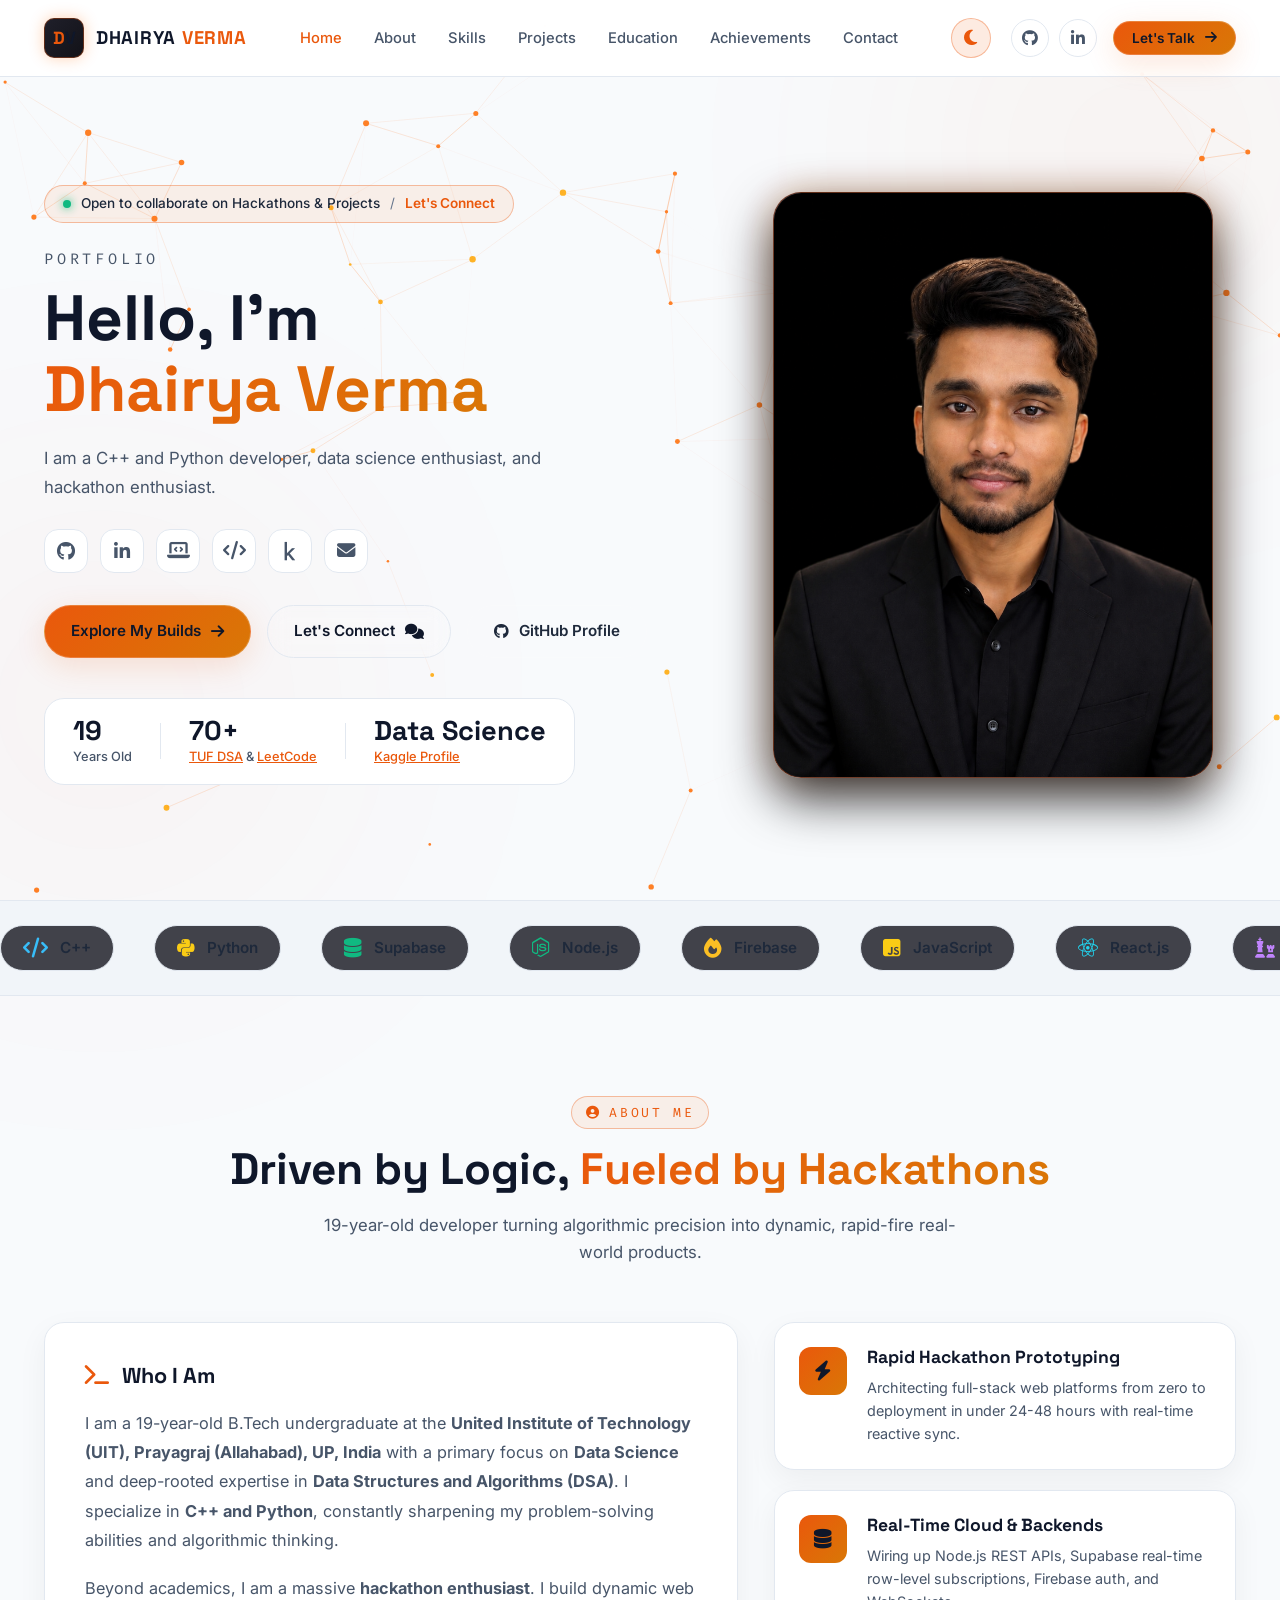
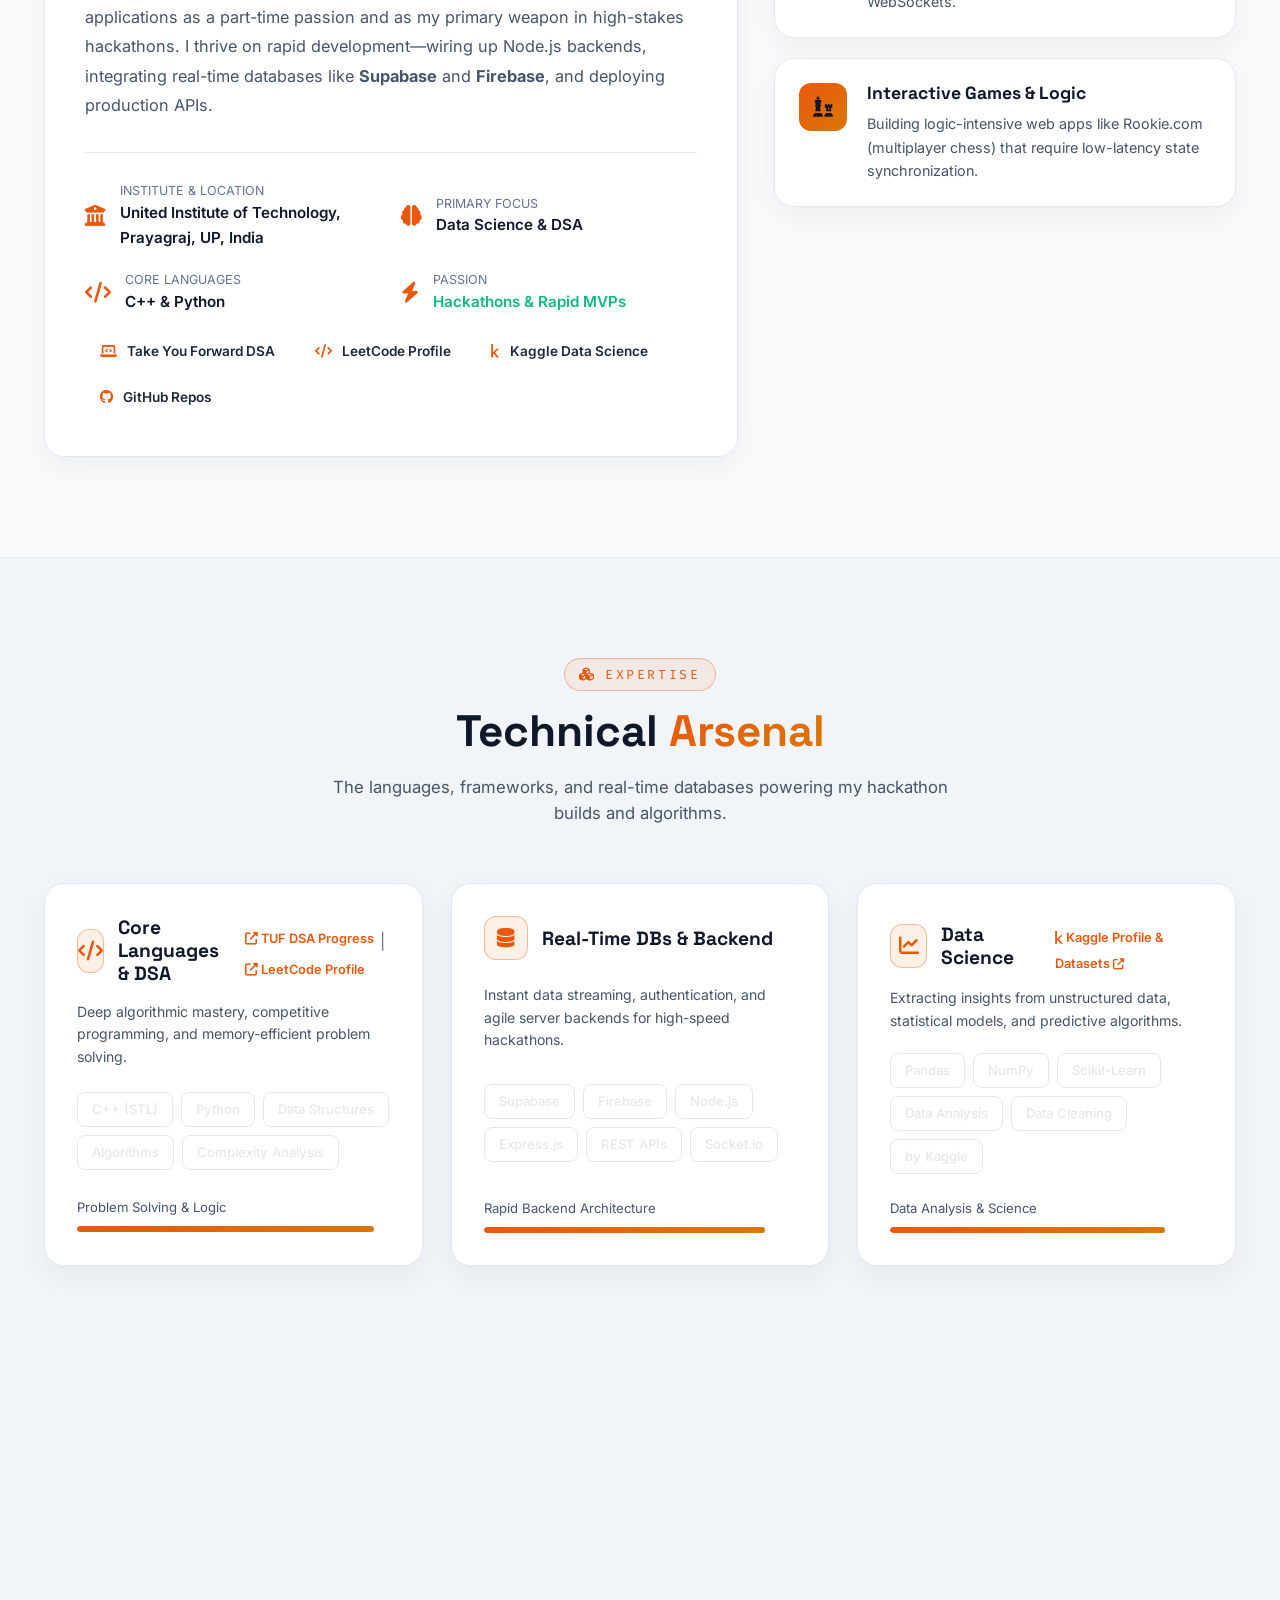
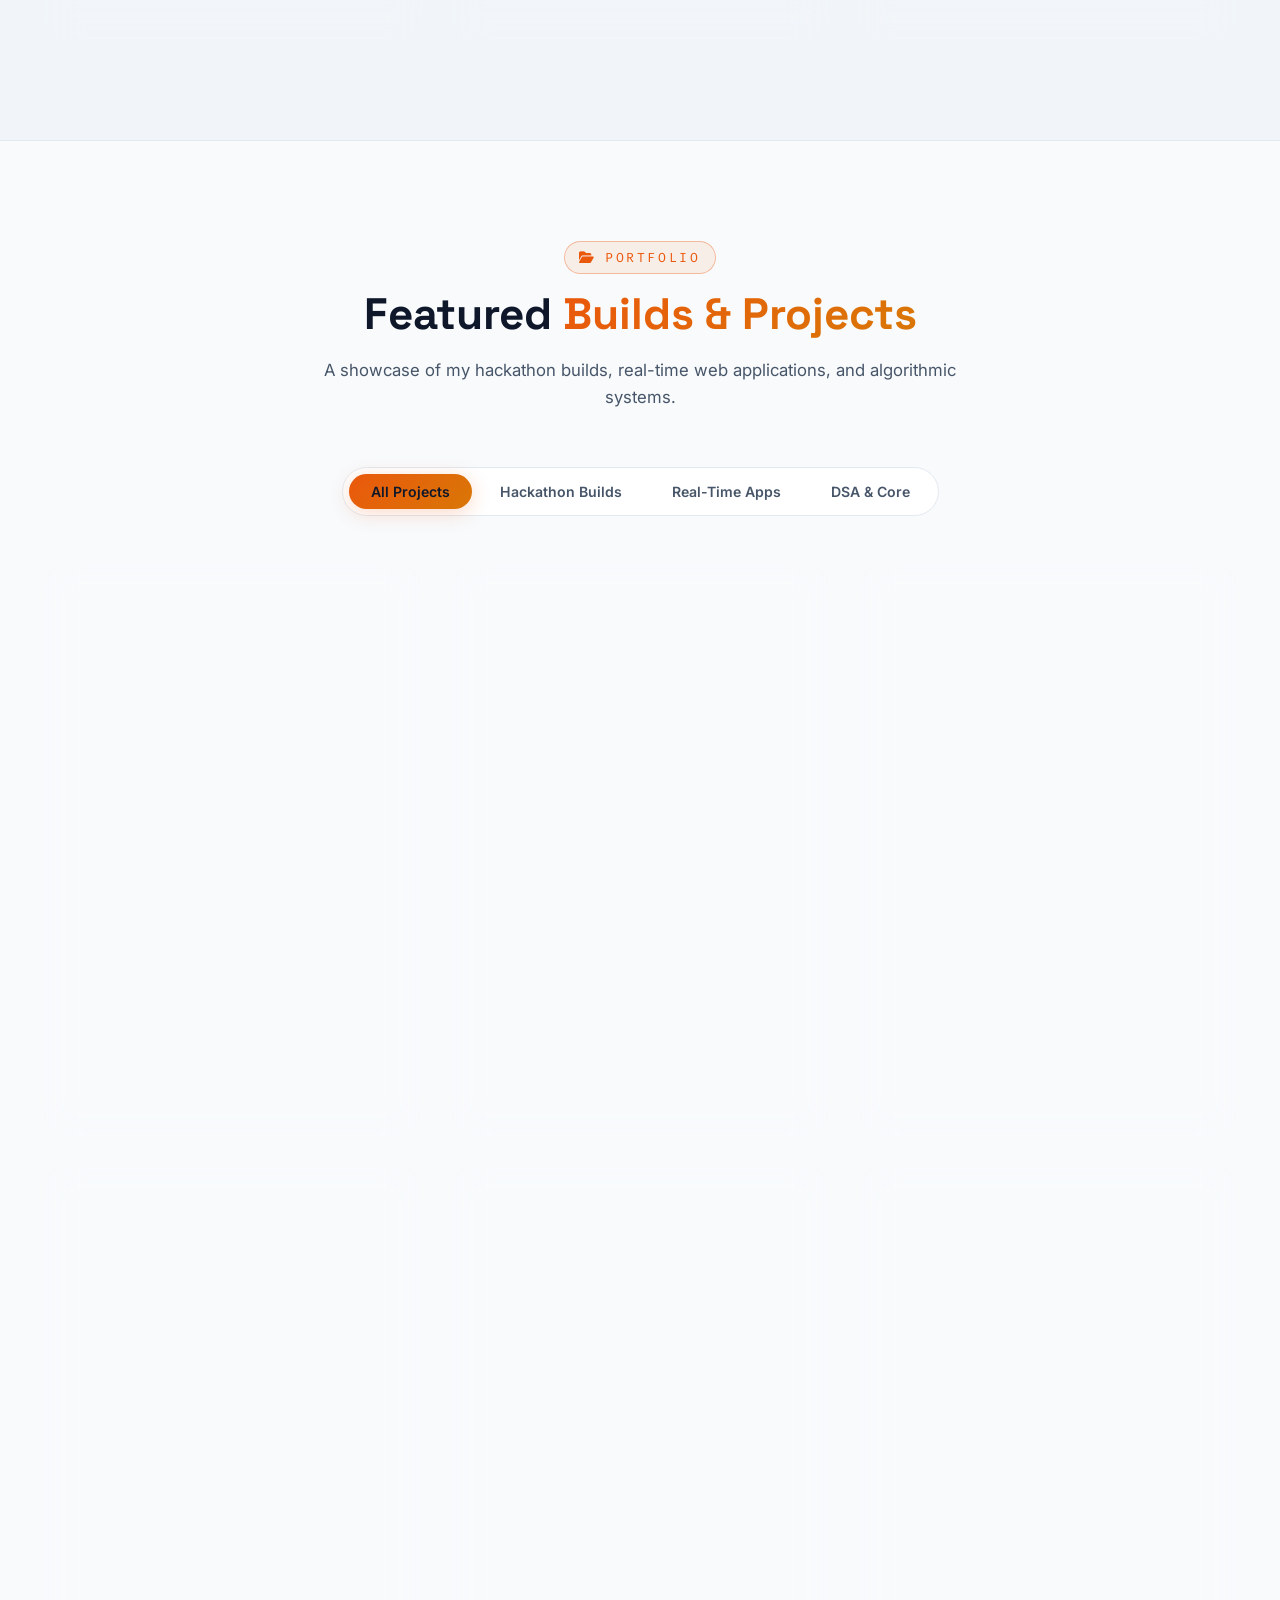
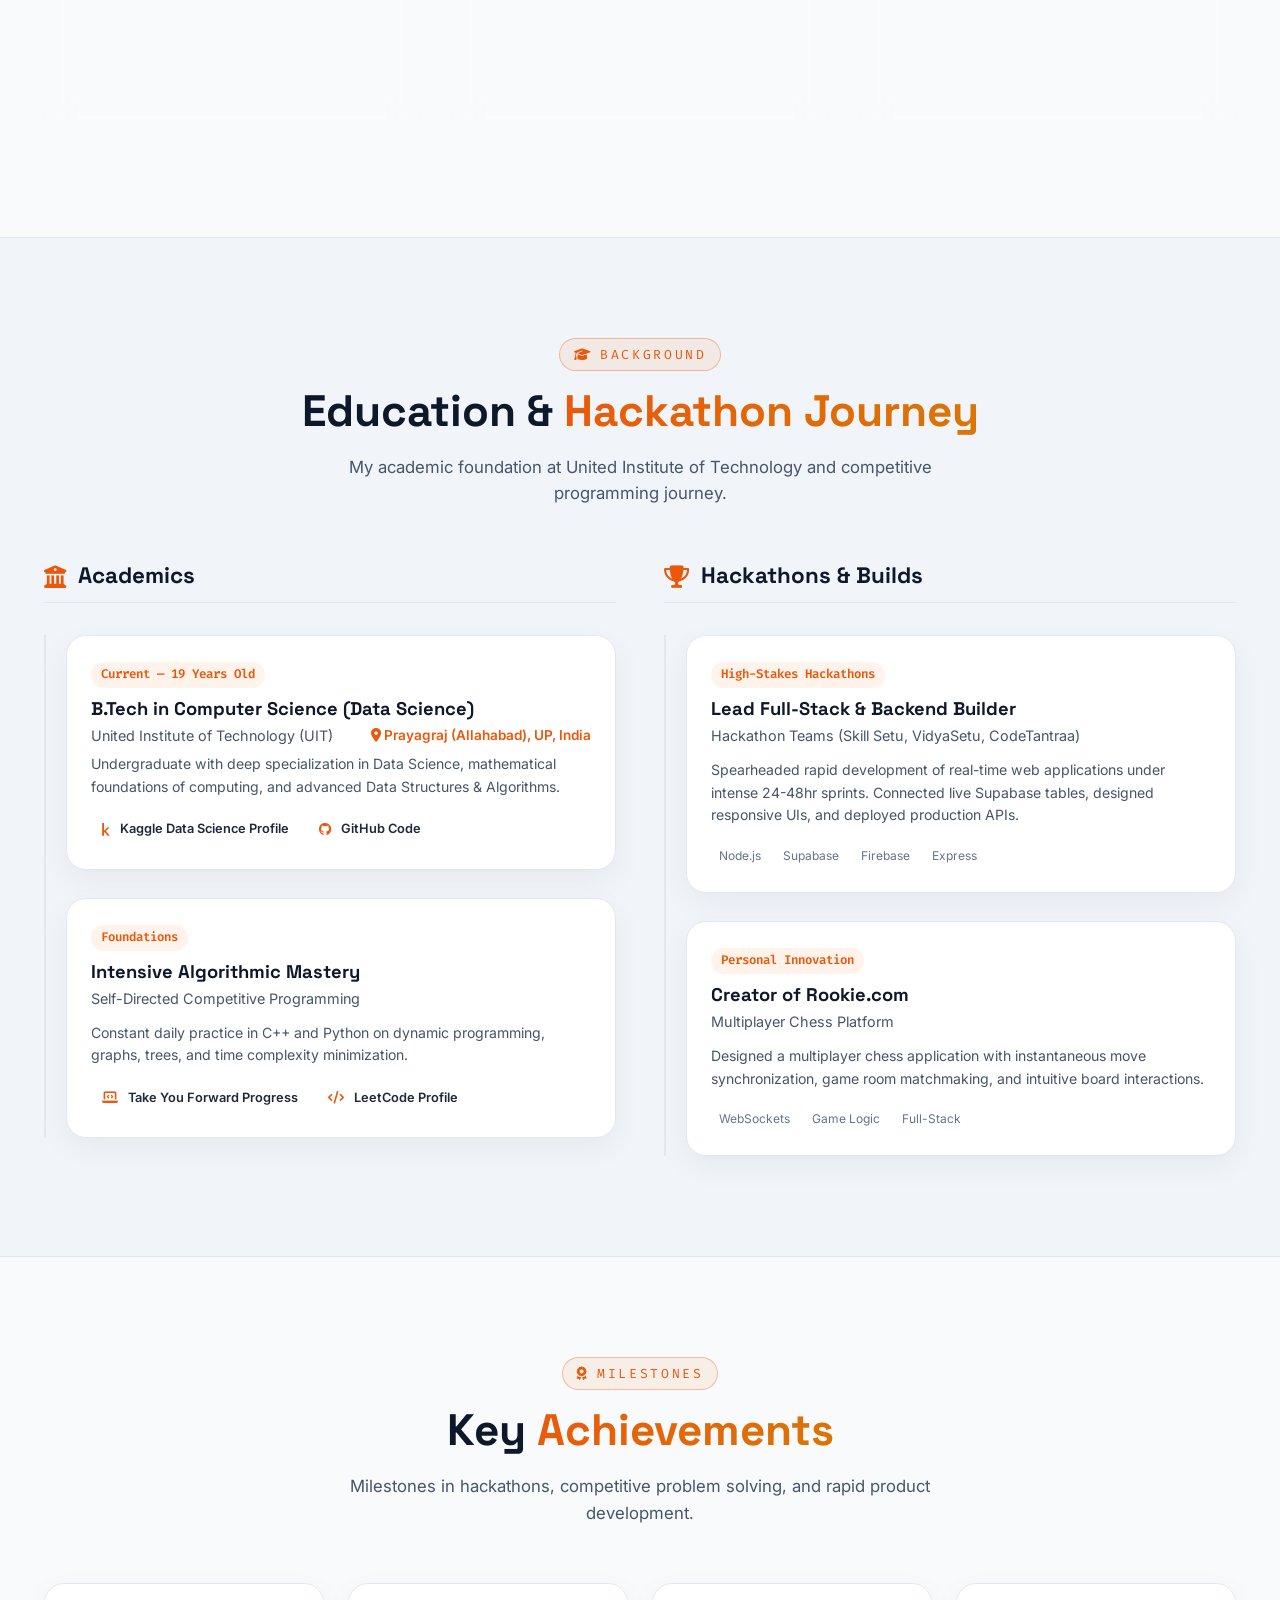
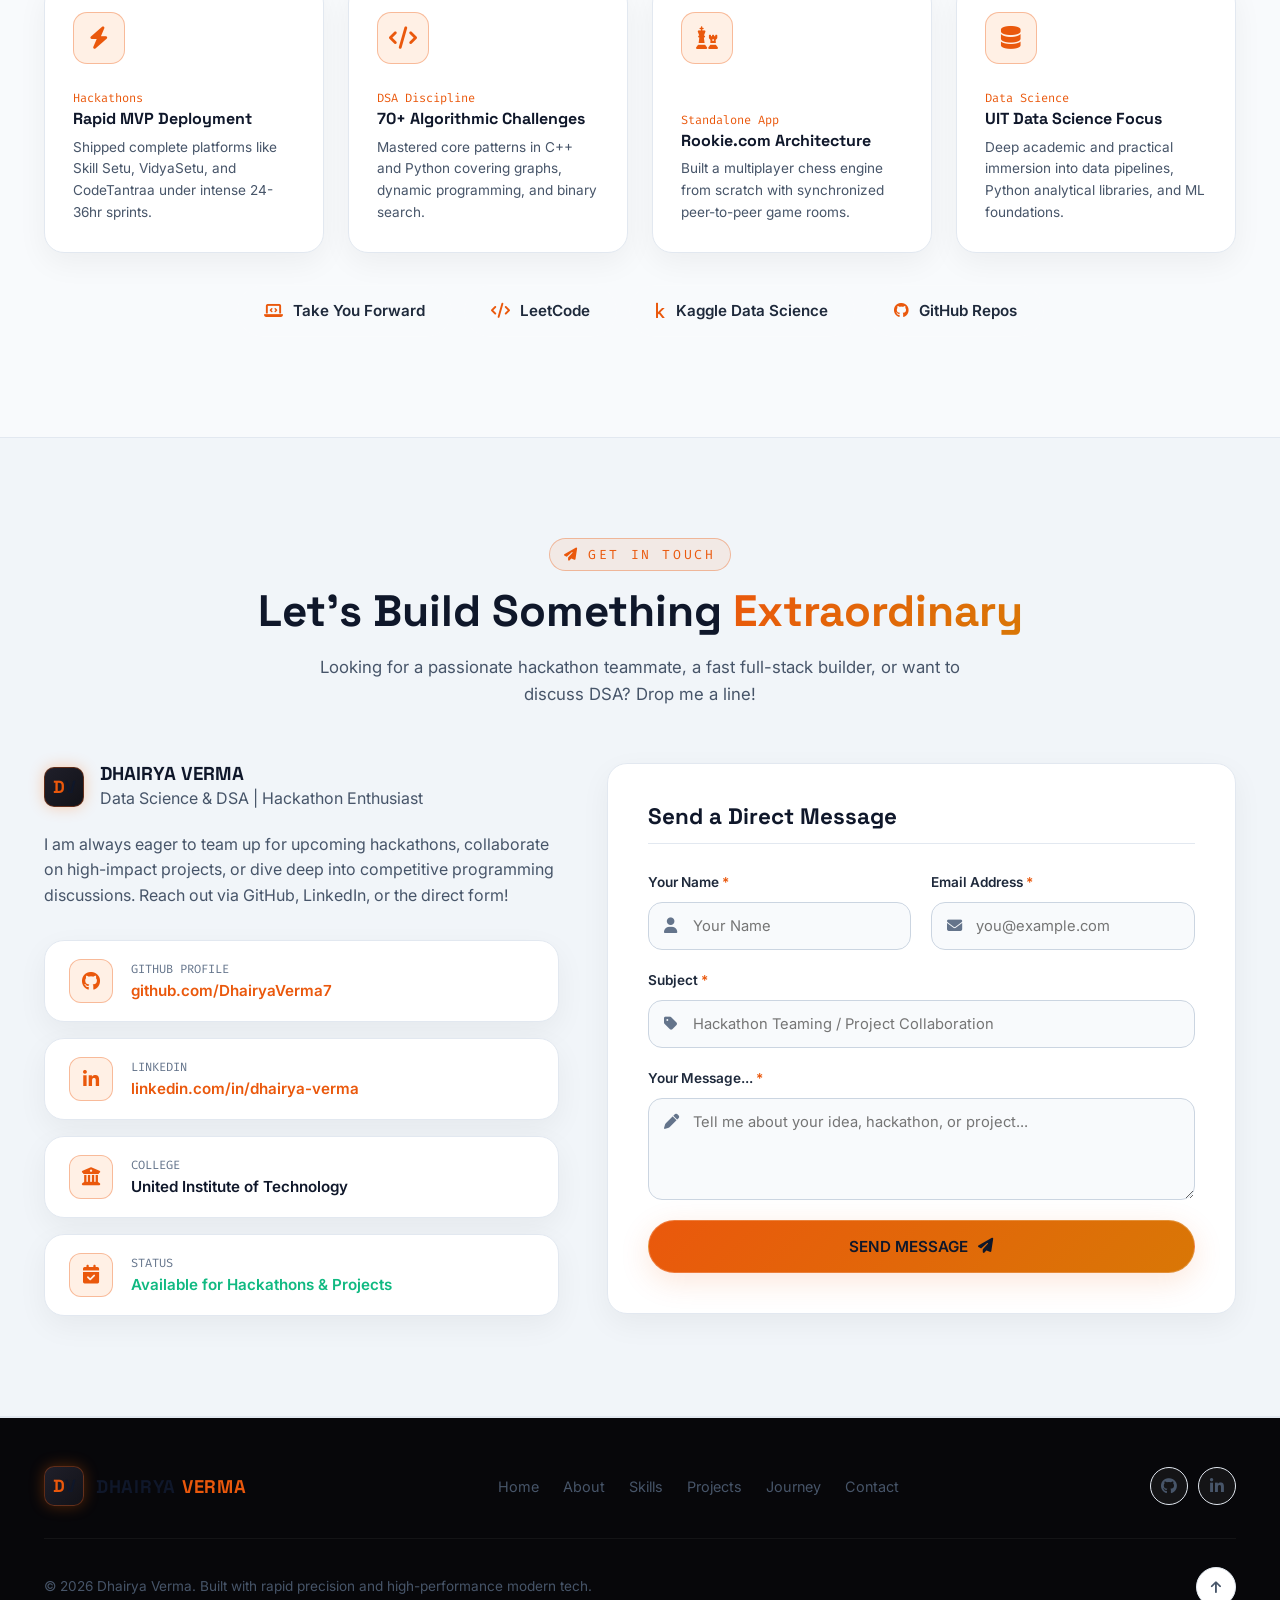
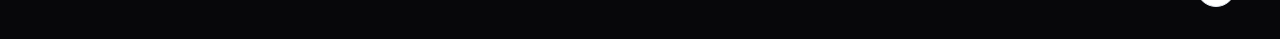
==== commit 0a7692a0: "Add files via upload" ====
--- a/portfolio2/index.html
+++ b/portfolio2/index.html
@@ -1,2624 +1,2624 @@
-<!DOCTYPE html>
-<html lang="en" class="scroll-smooth" data-theme="light">
-<head>
-  <meta charset="UTF-8" />
-  <meta name="viewport" content="width=device-width, initial-scale=1.0" />
-  <title>Dhairya Verma | Data Science & DSA Specialist | Hackathon Enthusiast</title>
-  <meta name="description" content="Portfolio of Dhairya Verma - 19-year-old B.Tech CS (Data Science) undergraduate at United Institute of Technology, C++ & Python Specialist, and Hackathon Builder." />
-
-  <!-- Google Fonts: Space Grotesk, Inter & Fira Code -->
-  <link rel="preconnect" href="https://fonts.googleapis.com">
-  <link rel="preconnect" href="https://fonts.gstatic.com" crossorigin>
-  <link href="https://fonts.googleapis.com/css2?family=Inter:wght@300;400;500;600;700&family=Space+Grotesk:wght@400;500;600;700;800&family=Fira+Code:wght@400;500&display=swap" rel="stylesheet">
-
-  <!-- Font Awesome Icons CDN -->
-  <link rel="stylesheet" href="https://cdnjs.cloudflare.com/ajax/libs/font-awesome/6.5.1/css/all.min.css" />
-
-  <style>
-/* ===================================================================
-   DHAIRYA VERMA - LUXURY DARK & NEON ORANGE PORTFOLIO THEME
-   =================================================================== */
-
-/* ===================================================================
-   LIGHT THEME OVERRIDES (WHITE & AMBER-ORANGE)
-   =================================================================== */
-[data-theme="light"] {
-  --bg-primary: #f8fafc;
-  --bg-secondary: #f1f5f9;
-  --bg-card: rgba(255, 255, 255, 0.88);
-  --bg-card-hover: rgba(255, 255, 255, 0.98);
-  --bg-glass-nav: rgba(255, 255, 255, 0.92);
-  --accent-orange: #ea580c;
-  --accent-orange-glow: rgba(234, 88, 12, 0.25);
-  --accent-orange-light: #f97316;
-  --accent-amber: #d97706;
-  --accent-amber-dark: #c2410c;
-  --gradient-orange: linear-gradient(135deg, #ea580c 0%, #d97706 100%);
-  --text-main: #1e293b;
-  --text-muted: #475569;
-  --text-dim: #64748b;
-  --text-white: #0f172a;
-  --border-subtle: rgba(0, 0, 0, 0.1);
-  --border-orange: rgba(234, 88, 12, 0.35);
-  --shadow-sm: 0 4px 14px rgba(0, 0, 0, 0.06);
-  --shadow-orange: 0 8px 30px rgba(234, 88, 12, 0.18);
-  --shadow-orange-lg: 0 12px 40px rgba(234, 88, 12, 0.25);
-}
-
-[data-theme="light"] body {
-  background-color: var(--bg-primary);
-  color: var(--text-main);
-}
-
-[data-theme="light"] ::-webkit-scrollbar-track {
-  background: #f1f5f9;
-}
-
-[data-theme="light"] ::-webkit-scrollbar-thumb {
-  background: #cbd5e1;
-}
-
-[data-theme="light"] .hero-tag-pill {
-  background: rgba(234, 88, 12, 0.08);
-  border-color: rgba(234, 88, 12, 0.25);
-  color: #c2410c;
-}
-
-[data-theme="light"] .glass-card {
-  background: rgba(255, 255, 255, 0.88);
-  border-color: rgba(0, 0, 0, 0.08);
-  box-shadow: 0 10px 30px rgba(0, 0, 0, 0.06);
-}
-
-[data-theme="light"] .theme-toggle-btn {
-  background: rgba(234, 88, 12, 0.1);
-  border: 1px solid var(--border-orange);
-  color: var(--accent-orange);
-}
-
-:root {
-  --bg-primary: #0a0a0e;
-  --bg-secondary: #101017;
-  --bg-card: rgba(18, 18, 25, 0.75);
-  --bg-card-hover: rgba(26, 26, 36, 0.9);
-  --bg-glass-nav: rgba(10, 10, 14, 0.85);
-  --accent-orange: #ff6a00;
-  --accent-orange-glow: rgba(255, 106, 0, 0.4);
-  --accent-orange-light: #ff8533;
-  --accent-amber: #ffa600;
-  --accent-amber-dark: #e65100;
-  --gradient-orange: linear-gradient(135deg, #ff7a00 0%, #ff4500 100%);
-  --text-main: #f3f4f6;
-  --text-muted: #9ca3af;
-  --text-dim: #6b7280;
-  --text-white: #ffffff;
-  --border-subtle: rgba(255, 255, 255, 0.08);
-  --border-orange: rgba(255, 106, 0, 0.3);
-  --font-sans: 'Inter', system-ui, -apple-system, sans-serif;
-  --font-heading: 'Space Grotesk', var(--font-sans);
-  --font-mono: 'Fira Code', monospace;
-  --shadow-sm: 0 4px 12px rgba(0, 0, 0, 0.4);
-  --shadow-orange: 0 8px 30px rgba(255, 106, 0, 0.25);
-  --shadow-orange-lg: 0 12px 40px rgba(255, 106, 0, 0.4);
-  --radius-sm: 8px;
-  --radius-md: 14px;
-  --radius-lg: 20px;
-  --radius-xl: 28px;
-  --radius-full: 9999px;
-  --transition-fast: 0.2s ease;
-  --transition-normal: 0.35s ease;
-}
-
-*, *::before, *::after {
-  box-sizing: border-box;
-  margin: 0;
-  padding: 0;
-}
-
-html {
-  scroll-behavior: smooth;
-  scroll-padding-top: 85px;
-}
-
-body {
-  font-family: var(--font-sans);
-  background-color: var(--bg-primary);
-  color: var(--text-main);
-  line-height: 1.6;
-  overflow-x: hidden;
-  position: relative;
-  min-height: 100vh;
-}
-
-::-webkit-scrollbar { width: 8px; }
-::-webkit-scrollbar-track { background: var(--bg-primary); }
-::-webkit-scrollbar-thumb { background: #272732; border-radius: var(--radius-full); }
-::-webkit-scrollbar-thumb:hover { background: var(--accent-orange); }
-
-h1, h2, h3, h4, h5, h6 {
-  font-family: var(--font-heading);
-  color: var(--text-white);
-  font-weight: 700;
-  line-height: 1.2;
-}
-
-a { color: inherit; text-decoration: none; transition: all var(--transition-fast); }
-button { cursor: pointer; border: none; background: none; font-family: inherit; }
-
-.container {
-  width: 100%;
-  max-width: 1240px;
-  margin-left: auto;
-  margin-right: auto;
-  padding-left: 24px;
-  padding-right: 24px;
-}
-
-.section-padding {
-  padding-top: 100px;
-  padding-bottom: 100px;
-  position: relative;
-  z-index: 2;
-}
-
-.bg-dark-secondary {
-  background-color: var(--bg-secondary);
-  border-top: 1px solid var(--border-subtle);
-  border-bottom: 1px solid var(--border-subtle);
-}
-
-.text-orange { color: var(--accent-orange) !important; }
-.text-gradient {
-  background: var(--gradient-orange);
-  -webkit-background-clip: text;
-  -webkit-text-fill-color: transparent;
-  display: inline-block;
-}
-.text-muted { color: var(--text-muted); }
-.text-green { color: #10b981 !important; }
-.font-mono { font-family: var(--font-mono); }
-.text-center { text-align: center; }
-
-/* Plexus Canvas */
-#plexus-canvas {
-  position: fixed;
-  top: 0;
-  left: 0;
-  width: 100vw;
-  height: 100vh;
-  z-index: 1;
-  pointer-events: auto;
-  opacity: 0.85;
-}
-
-.ambient-glow {
-  position: fixed;
-  border-radius: 50%;
-  filter: blur(140px);
-  pointer-events: none;
-  z-index: 0;
-  opacity: 0.35;
-}
-.glow-1 { width: 500px; height: 500px; top: -100px; right: -100px; background: radial-gradient(circle, rgba(255, 106, 0, 0.4) 0%, transparent 70%); }
-.glow-2 { width: 600px; height: 600px; top: 45%; left: -200px; background: radial-gradient(circle, rgba(255, 69, 0, 0.25) 0%, transparent 70%); }
-
-/* Glass Card */
-.glass-card {
-  background: var(--bg-card);
-  backdrop-filter: blur(16px);
-  -webkit-backdrop-filter: blur(16px);
-  border: 1px solid var(--border-subtle);
-  border-radius: var(--radius-lg);
-  box-shadow: var(--shadow-sm);
-  transition: all var(--transition-normal);
-  position: relative;
-  overflow: hidden;
-}
-.glass-card:hover {
-  background: var(--bg-card-hover);
-  border-color: var(--border-orange);
-  box-shadow: var(--shadow-orange);
-  transform: translateY(-4px);
-}
-
-/* Buttons */
-.btn {
-  display: inline-flex;
-  align-items: center;
-  justify-content: center;
-  gap: 10px;
-  padding: 13px 26px;
-  font-size: 0.95rem;
-  font-weight: 600;
-  border-radius: var(--radius-full);
-  transition: all var(--transition-normal);
-}
-.btn-primary {
-  background: var(--gradient-orange);
-  color: var(--text-white);
-  box-shadow: var(--shadow-orange);
-  border: 1px solid rgba(255, 255, 255, 0.2);
-}
-.btn-primary:hover {
-  transform: translateY(-2px);
-  box-shadow: var(--shadow-orange-lg);
-  filter: brightness(1.1);
-}
-.btn-secondary {
-  background: rgba(255, 255, 255, 0.06);
-  color: var(--text-white);
-  border: 1px solid var(--border-subtle);
-  backdrop-filter: blur(10px);
-}
-.btn-secondary:hover {
-  background: rgba(255, 106, 0, 0.12);
-  border-color: var(--border-orange);
-  color: var(--accent-orange);
-  transform: translateY(-2px);
-}
-.btn-outline {
-  background: transparent;
-  color: var(--text-main);
-  border: 1px solid rgba(255, 255, 255, 0.18);
-}
-.btn-outline:hover {
-  border-color: var(--accent-orange);
-  color: var(--accent-orange);
-  background: rgba(255, 106, 0, 0.08);
-}
-.btn-sm { padding: 8px 18px; font-size: 0.85rem; }
-.w-full { width: 100%; }
-
-/* Navigation */
-.header-nav {
-  position: fixed;
-  top: 0;
-  left: 0;
-  width: 100%;
-  z-index: 1000;
-  background: var(--bg-glass-nav);
-  backdrop-filter: blur(20px);
-  -webkit-backdrop-filter: blur(20px);
-  border-bottom: 1px solid var(--border-subtle);
-  transition: all var(--transition-normal);
-  padding: 18px 0;
-}
-.header-nav.scrolled {
-  padding: 12px 0;
-  background: rgba(8, 8, 12, 0.95);
-  box-shadow: 0 10px 30px rgba(0, 0, 0, 0.7);
-  border-bottom-color: var(--border-orange);
-}
-.nav-inner {
-  display: flex;
-  align-items: center;
-  justify-content: space-between;
-}
-.brand-logo { display: flex; align-items: center; gap: 12px; }
-.logo-box {
-  width: 40px;
-  height: 40px;
-  background: linear-gradient(135deg, #1f1f2a 0%, #121218 100%);
-  border: 1.5px solid var(--border-orange);
-  border-radius: 10px;
-  display: flex;
-  align-items: center;
-  justify-content: center;
-  font-family: var(--font-heading);
-  font-weight: 800;
-  font-size: 1.1rem;
-  color: var(--text-white);
-  box-shadow: 0 0 15px rgba(255, 106, 0, 0.3);
-}
-.logo-accent { color: var(--accent-orange); }
-.logo-text {
-  font-family: var(--font-heading);
-  font-weight: 700;
-  font-size: 1.15rem;
-  letter-spacing: 0.04em;
-  color: var(--text-white);
-}
-.nav-links { display: flex; align-items: center; gap: 32px; list-style: none; }
-.nav-link {
-  font-size: 0.92rem;
-  font-weight: 500;
-  color: var(--text-muted);
-  position: relative;
-  padding: 4px 0;
-}
-.nav-link:hover, .nav-link.active { color: var(--accent-orange); }
-.nav-actions { display: flex; align-items: center; gap: 16px; }
-.social-pills { display: flex; align-items: center; gap: 10px; }
-.social-icon-btn {
-  width: 38px;
-  height: 38px;
-  border-radius: 50%;
-  background: rgba(255, 255, 255, 0.05);
-  border: 1px solid var(--border-subtle);
-  display: flex;
-  align-items: center;
-  justify-content: center;
-  color: var(--text-muted);
-  font-size: 1rem;
-  transition: all var(--transition-fast);
-}
-.social-icon-btn:hover {
-  background: var(--accent-orange);
-  color: var(--text-white);
-  border-color: var(--accent-orange);
-  transform: translateY(-2px);
-  box-shadow: 0 4px 15px var(--accent-orange-glow);
-}
-.mobile-toggle { display: none; font-size: 1.3rem; color: var(--text-main); padding: 6px; }
-.mobile-drawer {
-  display: none;
-  position: fixed;
-  top: 75px;
-  left: 0;
-  width: 100%;
-  background: rgba(12, 12, 16, 0.98);
-  backdrop-filter: blur(20px);
-  border-bottom: 1px solid var(--border-orange);
-  padding: 24px;
-  flex-direction: column;
-  gap: 20px;
-  z-index: 999;
-}
-.mobile-drawer.open { display: flex; }
-.mobile-nav-links { list-style: none; display: flex; flex-direction: column; gap: 16px; }
-.mobile-nav-link { font-size: 1.05rem; font-weight: 600; color: var(--text-main); }
-.mobile-nav-link:hover { color: var(--accent-orange); }
-
-/* Hero Section */
-.hero-section {
-  min-height: 100vh;
-  display: flex;
-  flex-direction: column;
-  justify-content: center;
-  padding-top: 130px;
-  padding-bottom: 60px;
-  position: relative;
-  z-index: 2;
-}
-.hero-grid {
-  display: grid;
-  grid-template-columns: 1.15fr 0.85fr;
-  gap: 48px;
-  align-items: center;
-}
-.status-pill {
-  display: inline-flex;
-  align-items: center;
-  gap: 10px;
-  padding: 7px 18px;
-  background: rgba(255, 106, 0, 0.08);
-  border: 1px solid var(--border-orange);
-  border-radius: var(--radius-full);
-  font-size: 0.85rem;
-  margin-bottom: 24px;
-}
-.status-dot {
-  width: 8px;
-  height: 8px;
-  background-color: #10b981;
-  border-radius: 50%;
-  box-shadow: 0 0 10px #10b981;
-}
-.status-text { color: var(--text-main); font-weight: 500; }
-.status-sep { color: var(--text-dim); }
-.status-sub { color: var(--accent-orange); font-weight: 600; }
-.hero-subtitle {
-  font-family: var(--font-mono);
-  font-size: 0.95rem;
-  letter-spacing: 0.25em;
-  color: var(--accent-orange);
-  margin-bottom: 12px;
-}
-.hero-title {
-  font-size: clamp(2.5rem, 5vw, 4rem);
-  font-weight: 800;
-  line-height: 1.1;
-  margin-bottom: 20px;
-}
-.typing-container {
-  display: flex;
-  align-items: center;
-  font-size: clamp(1.15rem, 2.5vw, 1.6rem);
-  font-family: var(--font-mono);
-  color: var(--text-muted);
-  margin-bottom: 20px;
-}
-.typed-text { color: var(--accent-amber); font-weight: 600; }
-.typing-cursor { color: var(--accent-orange); font-weight: 700; animation: blink 0.8s infinite; }
-@keyframes blink { 0%, 100% { opacity: 1; } 50% { opacity: 0; } }
-.hero-desc {
-  font-size: 1.05rem;
-  color: var(--text-muted);
-  max-width: 580px;
-  line-height: 1.7;
-  margin-bottom: 28px;
-}
-.social-row { display: flex; gap: 12px; margin-bottom: 32px; }
-.social-card-btn {
-  width: 44px;
-  height: 44px;
-  background: var(--bg-card);
-  border: 1px solid var(--border-subtle);
-  border-radius: var(--radius-md);
-  display: flex;
-  align-items: center;
-  justify-content: center;
-  color: var(--text-muted);
-  font-size: 1.15rem;
-  transition: all var(--transition-normal);
-}
-.social-card-btn:hover {
-  background: var(--accent-orange);
-  color: var(--text-white);
-  border-color: var(--accent-orange);
-  transform: translateY(-3px);
-  box-shadow: 0 6px 20px var(--accent-orange-glow);
-}
-.hero-buttons { display: flex; flex-wrap: wrap; gap: 16px; margin-bottom: 40px; }
-.stats-glass-card {
-  display: inline-flex;
-  align-items: center;
-  gap: 28px;
-  padding: 16px 28px;
-  background: var(--bg-card);
-  backdrop-filter: blur(14px);
-  border: 1px solid var(--border-subtle);
-  border-radius: var(--radius-lg);
-}
-.stat-number { font-size: 1.7rem; font-weight: 800; color: var(--accent-orange); }
-.stat-label { font-size: 0.8rem; color: var(--text-muted); font-weight: 500; }
-.stat-divider { width: 1px; height: 36px; background: var(--border-subtle); }
-
-/* Avatar Card */
-.hero-visual { display: flex; justify-content: center; align-items: center; position: relative; }
-.avatar-card-container { position: relative; width: 100%; max-width: 440px; }
-.avatar-wrapper {
-  position: relative;
-  width: 100%;
-  height: auto;
-  aspect-ratio: 3 / 4;
-  background: linear-gradient(180deg, rgba(26, 26, 36, 0.9) 0%, rgba(14, 14, 20, 0.95) 100%);
-  border: 1.5px solid var(--border-orange);
-  border-radius: var(--radius-xl);
-  display: flex;
-  flex-direction: column;
-  align-items: center;
-  justify-content: center;
-  box-shadow: 0 20px 50px rgba(0, 0, 0, 0.8), 0 0 35px rgba(255, 106, 0, 0.25);
-  padding: 0;
-  overflow: hidden;
-  text-align: center;
-  transition: all var(--transition-normal);
-}
-.avatar-wrapper:hover {
-  border-color: var(--accent-orange);
-  box-shadow: 0 25px 60px rgba(0, 0, 0, 0.9), 0 0 45px rgba(255, 106, 0, 0.4);
-}
-.avatar-img-container {
-  position: relative;
-  width: 100%;
-  height: 100%;
-  overflow: hidden;
-  border-radius: var(--radius-xl);
-}
-.avatar-photo {
-  width: 100%;
-  height: 100%;
-  object-fit: cover;
-  object-position: center;
-  transition: transform 0.6s cubic-bezier(0.16, 1, 0.3, 1);
-}
-.avatar-wrapper:hover .avatar-photo {
-  transform: scale(1.04);
-}
-.avatar-overlay-gradient {
-  position: absolute;
-  bottom: 0;
-  left: 0;
-  width: 100%;
-  height: 50%;
-  background: linear-gradient(to top, rgba(10, 10, 14, 0.96) 0%, rgba(10, 10, 14, 0.6) 55%, transparent 100%);
-  pointer-events: none;
-}
-.avatar-caption {
-  position: relative;
-  z-index: 5;
-  padding: 22px 20px;
-  width: 100%;
-}
-.avatar-name {
-  font-size: 1.45rem;
-  font-weight: 800;
-  color: var(--text-white);
-  margin-bottom: 4px;
-  text-shadow: 0 2px 10px rgba(0, 0, 0, 0.8);
-}
-.avatar-sub {
-  color: var(--accent-orange-light);
-  font-size: 0.88rem;
-  font-family: var(--font-mono);
-  font-weight: 600;
-  letter-spacing: 0.02em;
-}
-.floating-badge {
-  position: absolute;
-  background: var(--bg-card);
-  backdrop-filter: blur(16px);
-  border: 1px solid var(--border-orange);
-  border-radius: var(--radius-md);
-  padding: 12px 18px;
-  display: flex;
-  align-items: center;
-  gap: 12px;
-  box-shadow: 0 10px 30px rgba(0, 0, 0, 0.7);
-  z-index: 10;
-}
-.badge-top-right { top: 20px; right: -25px; }
-.badge-bottom-left { bottom: 25px; left: -25px; }
-
-/* Marquee */
-.marquee-section {
-  background: var(--bg-secondary);
-  border-top: 1px solid var(--border-subtle);
-  border-bottom: 1px solid var(--border-subtle);
-  padding: 24px 0;
-  overflow: hidden;
-  position: relative;
-  z-index: 2;
-}
-.marquee-wrapper { display: flex; overflow: hidden; user-select: none; }
-.marquee-track {
-  display: flex;
-  gap: 40px;
-  animation: scroll-marquee 30s linear infinite;
-  white-space: nowrap;
-}
-@keyframes scroll-marquee {
-  0% { transform: translateX(0); }
-  100% { transform: translateX(-50%); }
-}
-.marquee-item {
-  display: flex;
-  align-items: center;
-  gap: 12px;
-  padding: 10px 22px;
-  background: rgba(22, 22, 30, 0.8);
-  border: 1px solid var(--border-subtle);
-  border-radius: var(--radius-full);
-  font-size: 0.95rem;
-  font-weight: 600;
-  color: var(--text-main);
-}
-.marquee-item i { font-size: 1.25rem; }
-.text-yellow { color: #facc15; }
-.text-blue { color: #38bdf8; }
-.text-amber { color: #fbbf24; }
-.text-cyan { color: #22d3ee; }
-.text-green { color: #4ade80; }
-.text-purple { color: #c084fc; }
-.text-teal { color: #2dd4bf; }
-
-/* Section Header */
-.section-header { margin-bottom: 56px; }
-.section-tag {
-  display: inline-flex;
-  align-items: center;
-  gap: 8px;
-  font-family: var(--font-mono);
-  font-size: 0.82rem;
-  letter-spacing: 0.2em;
-  color: var(--accent-orange);
-  background: rgba(255, 106, 0, 0.08);
-  border: 1px solid var(--border-orange);
-  padding: 5px 14px;
-  border-radius: var(--radius-full);
-  text-transform: uppercase;
-  margin-bottom: 14px;
-}
-.section-title { font-size: clamp(2rem, 3.5vw, 2.75rem); font-weight: 800; margin-bottom: 16px; }
-.section-desc { font-size: 1.05rem; color: var(--text-muted); max-width: 650px; margin: 0 auto; }
-
-/* About Grid */
-.about-grid { display: grid; grid-template-columns: 1.2fr 0.8fr; gap: 36px; }
-.about-card { padding: 40px; }
-.about-subtitle { font-size: 1.35rem; margin-bottom: 20px; }
-.mr-2 { margin-right: 8px; }
-.about-text { color: var(--text-muted); font-size: 1.02rem; line-height: 1.8; margin-bottom: 18px; }
-.about-highlights-grid {
-  display: grid;
-  grid-template-columns: 1fr 1fr;
-  gap: 20px;
-  margin-top: 32px;
-  padding-top: 28px;
-  border-top: 1px solid var(--border-subtle);
-}
-.highlight-item { display: flex; align-items: center; gap: 14px; }
-.highlight-label { display: block; font-size: 0.78rem; color: var(--text-dim); text-transform: uppercase; }
-.highlight-val { display: block; font-size: 0.95rem; font-weight: 600; color: var(--text-white); }
-.about-pillars { display: flex; flex-direction: column; gap: 20px; }
-.pillar-card { padding: 24px; display: flex; gap: 20px; align-items: flex-start; }
-.pillar-icon {
-  width: 48px;
-  height: 48px;
-  border-radius: 12px;
-  background: var(--gradient-orange);
-  color: var(--text-white);
-  display: flex;
-  align-items: center;
-  justify-content: center;
-  font-size: 1.25rem;
-  flex-shrink: 0;
-}
-.pillar-info h4 { font-size: 1.1rem; margin-bottom: 8px; }
-.pillar-info p { font-size: 0.9rem; color: var(--text-muted); }
-
-/* Skills Grid */
-.skills-grid { display: grid; grid-template-columns: repeat(3, 1fr); gap: 28px; }
-.skill-category-card { padding: 32px; display: flex; flex-direction: column; justify-content: space-between; }
-.category-header { display: flex; align-items: center; gap: 14px; margin-bottom: 12px; }
-.category-icon-wrap {
-  width: 44px;
-  height: 44px;
-  border-radius: 12px;
-  background: rgba(255, 106, 0, 0.1);
-  border: 1px solid var(--border-orange);
-  display: flex;
-  align-items: center;
-  justify-content: center;
-  font-size: 1.25rem;
-}
-.category-title { font-size: 1.2rem; font-weight: 700; }
-.category-desc { font-size: 0.88rem; color: var(--text-muted); margin-bottom: 20px; }
-.tags-container { display: flex; flex-wrap: wrap; gap: 8px; }
-.skill-badge {
-  padding: 6px 14px;
-  background: rgba(255, 255, 255, 0.04);
-  border: 1px solid var(--border-subtle);
-  border-radius: var(--radius-sm);
-  font-size: 0.82rem;
-  font-weight: 500;
-  color: #e5e7eb;
-}
-.skill-badge:hover { background: rgba(255, 106, 0, 0.15); border-color: var(--accent-orange); color: var(--accent-orange); }
-.skill-meter { margin-top: 24px; }
-.meter-label { display: flex; justify-content: space-between; font-size: 0.82rem; margin-bottom: 8px; color: var(--text-muted); }
-.meter-bar { width: 100%; height: 6px; background: rgba(255, 255, 255, 0.06); border-radius: var(--radius-full); overflow: hidden; }
-.meter-fill { height: 100%; background: var(--gradient-orange); border-radius: var(--radius-full); }
-
-/* Projects */
-.filter-tabs-wrapper { display: flex; justify-content: center; margin-bottom: 48px; }
-.filter-tabs {
-  display: inline-flex;
-  padding: 6px;
-  background: var(--bg-card);
-  border: 1px solid var(--border-subtle);
-  border-radius: var(--radius-full);
-  gap: 6px;
-}
-.filter-btn {
-  padding: 9px 22px;
-  border-radius: var(--radius-full);
-  font-size: 0.88rem;
-  font-weight: 600;
-  color: var(--text-muted);
-  transition: all var(--transition-fast);
-}
-.filter-btn.active {
-  background: var(--gradient-orange);
-  color: var(--text-white);
-  box-shadow: 0 4px 20px var(--accent-orange-glow);
-}
-.projects-grid { display: grid; grid-template-columns: repeat(3, 1fr); gap: 32px; }
-.project-card {
-  display: flex;
-  flex-direction: column;
-  height: 100%;
-  transition: transform var(--transition-normal), box-shadow var(--transition-normal), border-color var(--transition-normal);
-}
-.project-card:hover {
-  transform: translateY(-8px);
-  border-color: rgba(255, 106, 0, 0.45);
-  box-shadow: 0 16px 36px rgba(0, 0, 0, 0.6), 0 0 25px rgba(255, 106, 0, 0.15);
-}
-.project-thumbnail-wrapper {
-  position: relative;
-  width: 100%;
-  height: 205px;
-  overflow: hidden;
-  border-bottom: 1px solid var(--border-subtle);
-  background: #12121a;
-}
-.project-card-img {
-  width: 100%;
-  height: 100%;
-  object-fit: cover;
-  display: block;
-  transition: transform 0.65s cubic-bezier(0.16, 1, 0.3, 1), filter 0.65s ease;
-}
-.project-card:hover .project-card-img {
-  transform: scale(1.08);
-  filter: brightness(1.08) contrast(1.05);
-}
-.project-img-overlay {
-  position: absolute;
-  bottom: 0;
-  left: 0;
-  right: 0;
-  height: 55%;
-  background: linear-gradient(to top, rgba(14, 14, 20, 0.95) 0%, rgba(14, 14, 20, 0.4) 60%, transparent 100%);
-  pointer-events: none;
-}
-.project-badge-top {
-  position: absolute;
-  top: 12px;
-  left: 12px;
-  padding: 5px 13px;
-  background: var(--bg-glass-nav);
-  backdrop-filter: blur(8px);
-  border: 1px solid var(--border-orange);
-  border-radius: var(--radius-full);
-  font-size: 0.72rem;
-  font-weight: 700;
-  color: var(--accent-orange);
-  font-family: var(--font-mono);
-  letter-spacing: 0.5px;
-  z-index: 2;
-  box-shadow: 0 4px 12px rgba(0, 0, 0, 0.4);
-}
-.live-status-pill {
-  position: absolute;
-  bottom: 12px;
-  right: 12px;
-  display: inline-flex;
-  align-items: center;
-  gap: 6px;
-  padding: 4px 11px;
-  background: rgba(16, 185, 129, 0.18);
-  border: 1px solid rgba(16, 185, 129, 0.5);
-  border-radius: var(--radius-full);
-  font-size: 0.72rem;
-  font-weight: 700;
-  font-family: var(--font-mono);
-  color: #34d399;
-  backdrop-filter: blur(8px);
-  text-decoration: none;
-  z-index: 2;
-  transition: all var(--transition-fast);
-  box-shadow: 0 4px 12px rgba(0, 0, 0, 0.35);
-}
-.live-status-pill:hover {
-  background: rgba(16, 185, 129, 0.35);
-  border-color: #34d399;
-  color: #a7f3d0;
-  transform: translateY(-2px);
-  box-shadow: 0 6px 16px rgba(16, 185, 129, 0.3);
-}
-.pulse-dot {
-  width: 7px;
-  height: 7px;
-  border-radius: 50%;
-  background: #10b981;
-  box-shadow: 0 0 8px #10b981;
-  animation: pulse-live 1.8s infinite;
-}
-@keyframes pulse-live {
-  0% { transform: scale(0.95); box-shadow: 0 0 0 0 rgba(16, 185, 129, 0.7); }
-  70% { transform: scale(1.1); box-shadow: 0 0 0 6px rgba(16, 185, 129, 0); }
-  100% { transform: scale(0.95); box-shadow: 0 0 0 0 rgba(16, 185, 129, 0); }
-}
-.project-body { padding: 26px; display: flex; flex-direction: column; flex-grow: 1; }
-.project-title { font-size: 1.25rem; font-weight: 700; margin-bottom: 10px; }
-.project-summary { font-size: 0.9rem; color: var(--text-muted); margin-bottom: 20px; flex-grow: 1; }
-.project-tags { display: flex; flex-wrap: wrap; gap: 6px; margin-bottom: 24px; }
-.tag-pill {
-  padding: 4px 10px;
-  background: rgba(255, 255, 255, 0.04);
-  border-radius: 4px;
-  font-size: 0.75rem;
-  font-family: var(--font-mono);
-  color: var(--text-muted);
-}
-.project-links {
-  display: flex;
-  align-items: center;
-  justify-content: space-between;
-  padding-top: 18px;
-  border-top: 1px solid var(--border-subtle);
-}
-.project-btn-link {
-  display: inline-flex;
-  align-items: center;
-  gap: 6px;
-  font-size: 0.88rem;
-  font-weight: 600;
-  color: var(--accent-orange);
-}
-
-/* Timeline */
-.timeline-container { display: grid; grid-template-columns: 1fr 1fr; gap: 48px; }
-.timeline-column-title {
-  display: flex;
-  align-items: center;
-  gap: 12px;
-  font-size: 1.4rem;
-  margin-bottom: 32px;
-  padding-bottom: 12px;
-  border-bottom: 1px solid var(--border-subtle);
-}
-.timeline-tree {
-  position: relative;
-  display: flex;
-  flex-direction: column;
-  gap: 28px;
-  padding-left: 20px;
-  border-left: 2px solid var(--border-subtle);
-}
-.timeline-card { padding: 24px; position: relative; }
-.timeline-marker {
-  position: absolute;
-  left: -29px;
-  top: 28px;
-  width: 16px;
-  height: 16px;
-  border-radius: 50%;
-  background: var(--bg-primary);
-  border: 3px solid var(--accent-orange);
-}
-.timeline-date {
-  display: inline-block;
-  font-family: var(--font-mono);
-  font-size: 0.78rem;
-  color: var(--accent-orange);
-  background: rgba(255, 106, 0, 0.08);
-  padding: 3px 10px;
-  border-radius: var(--radius-full);
-  margin-bottom: 10px;
-  font-weight: 600;
-}
-.timeline-role { font-size: 1.15rem; font-weight: 700; color: var(--text-white); margin-bottom: 4px; }
-.timeline-company { display: block; font-size: 0.9rem; color: var(--text-muted); margin-bottom: 12px; }
-.timeline-desc { font-size: 0.88rem; color: var(--text-muted); margin-bottom: 16px; }
-.timeline-tags { display: flex; flex-wrap: wrap; gap: 6px; }
-.timeline-tags span { padding: 3px 8px; background: rgba(255, 255, 255, 0.04); border-radius: 4px; font-size: 0.75rem; color: var(--text-dim); }
-
-/* Achievements */
-.achievements-grid { display: grid; grid-template-columns: repeat(4, 1fr); gap: 24px; }
-.achievement-card { padding: 28px; display: flex; flex-direction: column; justify-content: space-between; }
-.achievement-icon-box {
-  width: 52px;
-  height: 52px;
-  border-radius: 14px;
-  background: rgba(255, 106, 0, 0.1);
-  border: 1px solid var(--border-orange);
-  display: flex;
-  align-items: center;
-  justify-content: center;
-  font-size: 1.4rem;
-  margin-bottom: 20px;
-}
-.achievement-year { font-family: var(--font-mono); font-size: 0.75rem; color: var(--accent-orange); margin-bottom: 8px; }
-
-/* Contact Section */
-.contact-layout { display: grid; grid-template-columns: 0.9fr 1.1fr; gap: 48px; }
-.contact-badge-header { display: flex; align-items: center; gap: 16px; margin-bottom: 20px; }
-.contact-intro { color: var(--text-muted); font-size: 1rem; margin-bottom: 32px; }
-.contact-details-list { display: flex; flex-direction: column; gap: 16px; }
-.contact-item-card { padding: 18px 24px; display: flex; align-items: center; gap: 18px; }
-.contact-item-icon {
-  width: 44px;
-  height: 44px;
-  border-radius: 12px;
-  background: rgba(255, 106, 0, 0.1);
-  border: 1px solid var(--border-orange);
-  display: flex;
-  align-items: center;
-  justify-content: center;
-  color: var(--accent-orange);
-  font-size: 1.15rem;
-}
-.contact-item-text .label { display: block; font-size: 0.75rem; text-transform: uppercase; color: var(--text-dim); font-family: var(--font-mono); }
-.contact-item-text .value { display: block; font-size: 0.95rem; font-weight: 600; color: var(--text-white); }
-.contact-form { padding: 40px; }
-.form-title { font-size: 1.4rem; margin-bottom: 28px; padding-bottom: 12px; border-bottom: 1px solid var(--border-subtle); }
-.form-row { display: grid; grid-template-columns: 1fr 1fr; gap: 20px; }
-.form-group { margin-bottom: 20px; }
-.form-group label { display: block; font-size: 0.85rem; font-weight: 600; color: var(--text-main); margin-bottom: 8px; }
-.input-wrapper { position: relative; display: flex; align-items: center; }
-.input-icon { position: absolute; left: 16px; color: var(--text-dim); font-size: 0.95rem; pointer-events: none; }
-.textarea-wrapper { align-items: flex-start; }
-.textarea-icon { top: 16px; }
-.contact-form input, .contact-form textarea, .hire-form input, .hire-form select {
-  width: 100%;
-  padding: 14px 16px 14px 44px;
-  background: rgba(12, 12, 18, 0.7);
-  border: 1px solid var(--border-subtle);
-  border-radius: var(--radius-md);
-  color: var(--text-white);
-  font-family: var(--font-sans);
-  font-size: 0.92rem;
-  outline: none;
-}
-.hire-form input, .hire-form select { padding-left: 16px; }
-.contact-form input:focus, .contact-form textarea:focus, .hire-form input:focus, .hire-form select:focus {
-  border-color: var(--accent-orange);
-  background: var(--bg-card);
-  box-shadow: 0 0 15px rgba(255, 106, 0, 0.25);
-}
-
-/* Footer */
-.site-footer { background: #07070a; border-top: 1px solid var(--border-subtle); padding: 48px 0 32px; position: relative; z-index: 2; }
-.footer-top { display: flex; align-items: center; justify-content: space-between; padding-bottom: 32px; border-bottom: 1px solid rgba(255, 255, 255, 0.05); flex-wrap: wrap; gap: 24px; }
-.footer-nav { display: flex; list-style: none; gap: 24px; }
-.footer-nav a { font-size: 0.9rem; color: var(--text-muted); }
-.footer-nav a:hover { color: var(--accent-orange); }
-.footer-bottom { display: flex; align-items: center; justify-content: space-between; padding-top: 28px; flex-wrap: wrap; gap: 16px; }
-.copyright { font-size: 0.85rem; color: var(--text-dim); }
-.back-to-top-btn {
-  width: 40px;
-  height: 40px;
-  border-radius: 50%;
-  background: var(--bg-card);
-  border: 1px solid var(--border-subtle);
-  display: flex;
-  align-items: center;
-  justify-content: center;
-  color: var(--text-muted);
-}
-.back-to-top-btn:hover { background: var(--accent-orange); color: var(--text-white); }
-
-/* Modals & Toasts */
-.modal-overlay {
-  position: fixed;
-  inset: 0;
-  background: rgba(4, 4, 6, 0.85);
-  backdrop-filter: blur(12px);
-  -webkit-backdrop-filter: blur(12px);
-  z-index: 2000;
-  display: flex;
-  align-items: center;
-  justify-content: center;
-  padding: 24px;
-  opacity: 0;
-  pointer-events: none;
-  transition: opacity var(--transition-normal);
-}
-.modal-overlay.open { opacity: 1; pointer-events: auto; }
-.modal-container {
-  width: 100%;
-  max-width: 720px;
-  max-height: 90vh;
-  overflow-y: auto;
-  padding: 36px;
-  position: relative;
-}
-.hire-modal-container { max-width: 520px; }
-.modal-close-btn {
-  position: absolute;
-  top: 20px;
-  right: 20px;
-  width: 36px;
-  height: 36px;
-  border-radius: 50%;
-  background: rgba(255, 255, 255, 0.08);
-  display: flex;
-  align-items: center;
-  justify-content: center;
-  color: var(--text-muted);
-  font-size: 1rem;
-}
-.modal-close-btn:hover { background: var(--accent-orange); color: var(--text-white); }
-.toast-container { position: fixed; bottom: 30px; right: 30px; z-index: 3000; display: flex; flex-direction: column; gap: 12px; }
-.toast {
-  background: var(--bg-card);
-  border: 1px solid var(--border-orange);
-  backdrop-filter: blur(16px);
-  border-radius: var(--radius-md);
-  padding: 16px 20px;
-  box-shadow: 0 10px 30px rgba(0, 0, 0, 0.8);
-  display: flex;
-  align-items: center;
-  gap: 14px;
-  color: var(--text-white);
-  min-width: 320px;
-}
-.toast-icon { font-size: 1.3rem; color: var(--accent-orange); }
-.toast-title { font-weight: 700; font-size: 0.92rem; margin-bottom: 2px; }
-.toast-msg { font-size: 0.82rem; color: var(--text-muted); }
-
-/* Responsive */
-@media (max-width: 1024px) {
-  .hero-grid { grid-template-columns: 1fr; text-align: center; gap: 40px; }
-  .hero-content { display: flex; flex-direction: column; align-items: center; }
-  .typing-container, .social-row, .hero-buttons { justify-content: center; }
-  .skills-grid, .projects-grid, .achievements-grid { grid-template-columns: repeat(2, 1fr); }
-  .about-grid, .contact-layout { grid-template-columns: 1fr; }
-}
-@media (max-width: 768px) {
-  .desktop-menu, .desktop-only, .floating-badge { display: none; }
-  .mobile-toggle { display: block; }
-  .timeline-container, .skills-grid, .projects-grid, .achievements-grid, .form-row { grid-template-columns: 1fr; }
-  .stats-glass-card { flex-direction: column; gap: 16px; width: 100%; }
-}
-
-/* ===================================================================
-   RAPID TECH APP TRAILING CURSOR BURST (Appears & Disappears in quick succession)
-   Active in Technical Arsenal (#skills) and Education/Resume (#experience)
-   =================================================================== */
-.tech-trail-container {
-  position: fixed;
-  top: 0;
-  left: 0;
-  width: 100vw;
-  height: 100vh;
-  pointer-events: none;
-  z-index: 9999;
-  overflow: hidden;
-}
-
-.trail-icon-bubble {
-  position: fixed;
-  width: 44px;
-  height: 44px;
-  border-radius: 50%;
-  background: rgba(14, 14, 22, 0.95);
-  backdrop-filter: blur(12px);
-  -webkit-backdrop-filter: blur(12px);
-  border: 1.5px solid var(--accent-orange);
-  box-shadow: 0 0 20px rgba(255, 106, 0, 0.6), 0 0 6px rgba(255, 166, 0, 0.8);
-  display: flex;
-  align-items: center;
-  justify-content: center;
-  font-size: 1.2rem;
-  pointer-events: none;
-  user-select: none;
-  will-change: transform, opacity;
-  animation: techPopFade 0.5s cubic-bezier(0.2, 0.9, 0.3, 1) forwards;
-}
-
-.trail-label {
-  font-family: var(--font-mono);
-  font-size: 0.68rem;
-  font-weight: 800;
-  letter-spacing: -0.5px;
-}
-
-@keyframes techPopFade {
-  0% {
-    opacity: 0;
-    transform: translate(-50%, -50%) scale(0.2) rotate(-15deg);
-  }
-  20% {
-    opacity: 1;
-    transform: translate(-50%, -50%) scale(1.15) rotate(0deg);
-  }
-  65% {
-    opacity: 0.85;
-    transform: translate(-50%, calc(-50% - 15px)) scale(1) rotate(6deg);
-  }
-  100% {
-    opacity: 0;
-    transform: translate(-50%, calc(-50% - 30px)) scale(0.3) rotate(15deg);
-  }
-}
-/* ===================================================================
-   PORTFOLIO 2 SYSTEMATIC LIGHT THEME (WHITE & AMBER-ORANGE)
-   =================================================================== */
-[data-theme="light"] {
-  --bg-primary: #f8fafc;
-  --bg-secondary: #f1f5f9;
-  --bg-card: #ffffff;
-  --bg-card-hover: #ffffff;
-  --bg-glass-nav: rgba(255, 255, 255, 0.92);
-  
-  --accent-orange: #ea580c;
-  --accent-orange-glow: rgba(234, 88, 12, 0.22);
-  --accent-orange-light: #f97316;
-  --accent-amber: #d97706;
-  --accent-amber-dark: #c2410c;
-  --gradient-orange: linear-gradient(135deg, #ea580c 0%, #d97706 100%);
-  
-  --text-main: #1e293b;
-  --text-muted: #475569;
-  --text-dim: #64748b;
-  --text-white: #0f172a;
-  
-  --border-subtle: #e2e8f0;
-  --border-orange: rgba(234, 88, 12, 0.35);
-  
-  --shadow-sm: 0 4px 14px rgba(0, 0, 0, 0.05);
-  --shadow-orange: 0 8px 30px rgba(234, 88, 12, 0.15);
-  --shadow-orange-lg: 0 12px 40px rgba(234, 88, 12, 0.22);
-}
-
-[data-theme="light"] body {
-  background-color: var(--bg-primary) !important;
-  color: var(--text-main) !important;
-}
-
-[data-theme="light"] .glass-card {
-  background: #ffffff !important;
-  border: 1px solid #e2e8f0 !important;
-  box-shadow: 0 10px 30px rgba(0, 0, 0, 0.05) !important;
-}
-
-[data-theme="light"] .glass-card:hover {
-  border-color: rgba(234, 88, 12, 0.4) !important;
-  box-shadow: 0 15px 35px rgba(234, 88, 12, 0.12) !important;
-}
-
-[data-theme="light"] header {
-  background: rgba(255, 255, 255, 0.92) !important;
-  border-bottom: 1px solid #e2e8f0 !important;
-}
-
-[data-theme="light"] h1, 
-[data-theme="light"] h2, 
-[data-theme="light"] h3, 
-[data-theme="light"] h4, 
-[data-theme="light"] h5, 
-[data-theme="light"] h6 {
-  color: #0f172a !important;
-}
-
-[data-theme="light"] p, 
-[data-theme="light"] .text-muted {
-  color: #475569 !important;
-}
-
-[data-theme="light"] .bg-dark-secondary,
-[data-theme="light"] #tech-stack,
-[data-theme="light"] #journey {
-  background-color: #f1f5f9 !important;
-  border-top: 1px solid #e2e8f0 !important;
-  border-bottom: 1px solid #e2e8f0 !important;
-}
-
-[data-theme="light"] .project-modal-card,
-[data-theme="light"] .modal-content {
-  background: #ffffff !important;
-  border: 1px solid #e2e8f0 !important;
-  color: #1e293b !important;
-}
-
-[data-theme="light"] .modal-tech-tag,
-[data-theme="light"] .modal-feature-item {
-  background: #f1f5f9 !important;
-  border: 1px solid #cbd5e1 !important;
-  color: #0f172a !important;
-}
-
-[data-theme="light"] .hero-tag-pill {
-  background: rgba(234, 88, 12, 0.08) !important;
-  border: 1px solid rgba(234, 88, 12, 0.25) !important;
-  color: #c2410c !important;
-}
-
-[data-theme="light"] .theme-toggle-btn {
-  background: rgba(234, 88, 12, 0.1) !important;
-  border: 1px solid rgba(234, 88, 12, 0.3) !important;
-  color: #ea580c !important;
-}
-
-[data-theme="light"] input,
-[data-theme="light"] textarea {
-  background: #f8fafc !important;
-  border: 1px solid #cbd5e1 !important;
-  color: #0f172a !important;
-}
-
-[data-theme="light"] input:focus,
-[data-theme="light"] textarea:focus {
-  border-color: #ea580c !important;
-  background: #ffffff !important;
-}
-.project-img-box {
-  width: 100%;
-  height: 180px;
-  border-radius: var(--radius-md);
-  overflow: hidden;
-  margin-bottom: 18px;
-  background: rgba(10, 10, 16, 0.6);
-  border: 1px solid var(--border-subtle);
-  display: flex;
-  align-items: center;
-  justify-content: center;
-  transition: transform var(--transition-fast);
-}
-
-.project-card:hover .project-img-box {
-  transform: scale(1.02);
-}
-
-.project-tech-tags {
-  display: flex;
-  flex-wrap: wrap;
-  gap: 8px;
-  margin-bottom: 20px;
-}
-
-.project-tech-tag {
-  padding: 4px 12px;
-  border-radius: var(--radius-full);
-  font-size: 0.78rem;
-  font-weight: 600;
-  background: rgba(255, 255, 255, 0.08);
-  border: 1px solid var(--border-subtle);
-  color: var(--text-muted);
-}
-
-[data-theme="light"] .project-tech-tag {
-  background: #f1f5f9 !important;
-  border-color: #cbd5e1 !important;
-  color: #334155 !important;
-}
-
-[data-theme="light"] .project-img-box {
-  background: #f8fafc !important;
-  border-color: #e2e8f0 !important;
-}
-
-
-  </style>
-</head>
-<body class="bg-dark text-slate-100 antialiased selection:bg-orange selection:text-white">
-
-  <!-- Trailing Tech App Cursor Particles Container -->
-  <div id="tech-trail" class="tech-trail-container"></div>
-
-  <!-- Canvas Particle Mesh Background (Plexus) -->
-  <canvas id="plexus-canvas"></canvas>
-
-  <!-- Ambient Glow Blobs -->
-  <div class="ambient-glow glow-1"></div>
-  <div class="ambient-glow glow-2"></div>
-
-  <!-- Toast Notification Container -->
-  <div id="toast-container" class="toast-container"></div>
-
-  <!-- ==================== HEADER / NAVBAR ==================== -->
-  <header class="header-nav fixed-top" id="navbar">
-    <div class="container nav-inner">
-      <a href="#home" class="brand-logo">
-        <div class="logo-box">
-          <span class="logo-accent">D</span>V
-        </div>
-        <span class="logo-text">DHAIRYA <span class="text-orange">VERMA</span></span>
-      </a>
-
-      <!-- Desktop Nav Menu -->
-      <nav class="desktop-menu" aria-label="Main Navigation">
-        <ul class="nav-links">
-          <li><a href="#home" class="nav-link active">Home</a></li>
-          <li><a href="#about" class="nav-link">About</a></li>
-          <li><a href="#skills" class="nav-link">Skills</a></li>
-          <li><a href="#projects" class="nav-link">Projects</a></li>
-          <li><a href="#experience" class="nav-link">Education</a></li>
-          <li><a href="#achievements" class="nav-link">Achievements</a></li>
-          <li><a href="#contact" class="nav-link">Contact</a></li>
-        </ul>
-      </nav>
-
-      <!-- Nav Actions -->
-      <div class="nav-actions">
-        <button class="theme-toggle" id="theme-toggle" title="Toggle Light/Dark Theme" style="background:rgba(234, 88, 12, 0.12); border:1px solid var(--border-orange); color:var(--accent-orange); width:40px; height:40px; border-radius:50%; display:inline-flex; align-items:center; justify-content:center; cursor:pointer; font-size:1.1rem; transition:all 0.3s ease; margin-right:4px;">
-          <i class="fas fa-moon"></i>
-        </button>
-        <div class="social-pills desktop-only">
-          <a href="https://github.com/DhairyaVerma7" target="_blank" rel="noopener noreferrer" class="social-icon-btn" title="GitHub">
-            <i class="fab fa-github"></i>
-          </a>
-          <a href="https://www.linkedin.com/in/dhairya-verma-89639b35b/" target="_blank" rel="noopener noreferrer" class="social-icon-btn" title="LinkedIn">
-            <i class="fab fa-linkedin-in"></i>
-          </a>
-        </div>
-        <button class="btn btn-primary btn-sm hire-me-trigger" id="hire-btn-nav">
-          <span>Let's Talk</span>
-          <i class="fas fa-arrow-right"></i>
-        </button>
-        <button class="mobile-toggle" id="mobile-menu-btn" aria-label="Toggle navigation menu">
-          <i class="fas fa-bars"></i>
-        </button>
-      </div>
-    </div>
-
-    <!-- Mobile Drawer -->
-    <div class="mobile-drawer" id="mobile-drawer">
-      <ul class="mobile-nav-links">
-        <li><a href="#home" class="mobile-nav-link">Home</a></li>
-        <li><a href="#about" class="mobile-nav-link">About</a></li>
-        <li><a href="#skills" class="mobile-nav-link">Skills</a></li>
-        <li><a href="#projects" class="mobile-nav-link">Projects</a></li>
-        <li><a href="#experience" class="mobile-nav-link">Education & Journey</a></li>
-        <li><a href="#achievements" class="mobile-nav-link">Achievements</a></li>
-        <li><a href="#contact" class="mobile-nav-link">Contact</a></li>
-      </ul>
-      <div class="social-pills" style="margin-top: 10px; justify-content: center;">
-        <a href="https://github.com/DhairyaVerma7" target="_blank" class="social-icon-btn"><i class="fab fa-github"></i></a>
-        <a href="https://www.linkedin.com/in/dhairya-verma-89639b35b/" target="_blank" class="social-icon-btn"><i class="fab fa-linkedin-in"></i></a>
-      </div>
-    </div>
-  </header>
-
-  <!-- ==================== HERO SECTION ==================== -->
-  <section id="home" class="hero-section">
-    <div class="container hero-grid">
-      <div class="hero-content">
-        <!-- Status Pill -->
-        <div class="status-pill">
-          <span class="status-dot"></span>
-          <span class="status-text">Open to collaborate on Hackathons & Projects</span>
-          <span class="status-sep">/</span>
-          <span class="status-sub">Let's Connect</span>
-        </div>
-
-        <p class="hero-subtitle">PORTFOLIO</p>
-        <h1 class="hero-title">
-          Hello, I'm <br/>
-          <span class="text-gradient">Dhairya Verma</span>
-        </h1>
-
-        <p class="hero-desc">
-          I am a C++ and Python developer, data science enthusiast, and hackathon enthusiast.
-        </p>
-
-        <!-- Social Icons Bar -->
-        <div class="social-row">
-          <a href="https://github.com/DhairyaVerma7" target="_blank" class="social-card-btn" title="GitHub">
-            <i class="fab fa-github"></i>
-          </a>
-          <a href="https://www.linkedin.com/in/dhairya-verma-89639b35b/" target="_blank" class="social-card-btn" title="LinkedIn">
-            <i class="fab fa-linkedin-in"></i>
-          </a>
-          <a href="https://takeuforward.org/profile/dhairya_7" target="_blank" class="social-card-btn" title="Take You Forward DSA">
-            <i class="fas fa-laptop-code"></i>
-          </a>
-          <a href="https://leetcode.com/u/DhairyaVerma07/" target="_blank" class="social-card-btn" title="LeetCode Profile">
-            <i class="fas fa-code"></i>
-          </a>
-          <a href="https://www.kaggle.com/dhairyaverma07" target="_blank" class="social-card-btn" title="Kaggle Data Science">
-            <i class="fab fa-kaggle"></i>
-          </a>
-          <a href="mailto:vermadhairya96@gmail.com" class="social-card-btn" title="Email">
-            <i class="fas fa-envelope"></i>
-          </a>
-        </div>
-
-        <!-- Action CTAs -->
-        <div class="hero-buttons">
-          <a href="#projects" class="btn btn-primary">
-            <span>Explore My Builds</span>
-            <i class="fas fa-arrow-right"></i>
-          </a>
-          <a href="#contact" class="btn btn-secondary">
-            <span>Let's Connect</span>
-            <i class="fas fa-comments"></i>
-          </a>
-          <a href="https://github.com/DhairyaVerma7" target="_blank" class="btn btn-outline">
-            <i class="fab fa-github"></i>
-            <span>GitHub Profile</span>
-          </a>
-        </div>
-
-        <!-- Stats Bar -->
-        <div class="stats-glass-card">
-          <div class="stat-item">
-            <h3 class="stat-number">19</h3>
-            <p class="stat-label">Years Old</p>
-          </div>
-          <div class="stat-divider"></div>
-          <div class="stat-item">
-            <h3 class="stat-number">70+</h3>
-            <p class="stat-label">
-              <a href="https://takeuforward.org/profile/dhairya_7" target="_blank" rel="noopener noreferrer" style="color:var(--accent-orange); text-decoration:underline;">TUF DSA</a> & 
-              <a href="https://leetcode.com/u/DhairyaVerma07/" target="_blank" rel="noopener noreferrer" style="color:var(--accent-orange); text-decoration:underline;">LeetCode</a>
-            </p>
-          </div>
-          <div class="stat-divider"></div>
-          <div class="stat-item">
-            <h3 class="stat-number">Data Science</h3>
-            <p class="stat-label">
-              <a href="https://www.kaggle.com/dhairyaverma07" target="_blank" rel="noopener noreferrer" style="color:var(--accent-orange); text-decoration:underline;">Kaggle Profile</a>
-            </p>
-          </div>
-        </div>
-      </div>
-
-      <!-- Hero Right: Visual Card -->
-      <div class="hero-visual">
-        <div class="avatar-card-container">
-          <div class="avatar-wrapper">
-            <!-- Profile Card Image -->
-            <div class="avatar-img-container">
-              <img src="profile.png" alt="Dhairya Verma profile card" class="avatar-photo" />
-            </div>
-          </div>
-        </div>
-      </div>
-    </div>
-  </section>
-
-  <!-- ==================== TECH STACK MARQUEE TICKER ==================== -->
-  <section class="marquee-section">
-    <div class="marquee-wrapper">
-      <div class="marquee-track" id="marquee-track">
-        <div class="marquee-item"><i class="fas fa-code text-blue"></i><span>C++</span></div>
-        <div class="marquee-item"><i class="fab fa-python text-yellow"></i><span>Python</span></div>
-        <div class="marquee-item"><i class="fas fa-database text-green"></i><span>Supabase</span></div>
-        <div class="marquee-item"><i class="fab fa-node-js text-green"></i><span>Node.js</span></div>
-        <div class="marquee-item"><i class="fas fa-fire text-amber"></i><span>Firebase</span></div>
-        <div class="marquee-item"><i class="fab fa-js-square text-yellow"></i><span>JavaScript</span></div>
-        <div class="marquee-item"><i class="fab fa-react text-cyan"></i><span>React.js</span></div>
-        <div class="marquee-item"><i class="fas fa-chess text-purple"></i><span>Socket.io (Chess)</span></div>
-        <div class="marquee-item"><i class="fab fa-git-alt text-orange"></i><span>Git & GitHub</span></div>
-        <div class="marquee-item"><i class="fas fa-terminal text-teal"></i><span>DSA & Algorithms</span></div>
-        <!-- Duplicated for continuous loop -->
-        <div class="marquee-item"><i class="fas fa-code text-blue"></i><span>C++</span></div>
-        <div class="marquee-item"><i class="fab fa-python text-yellow"></i><span>Python</span></div>
-        <div class="marquee-item"><i class="fas fa-database text-green"></i><span>Supabase</span></div>
-        <div class="marquee-item"><i class="fab fa-node-js text-green"></i><span>Node.js</span></div>
-        <div class="marquee-item"><i class="fas fa-fire text-amber"></i><span>Firebase</span></div>
-        <div class="marquee-item"><i class="fab fa-js-square text-yellow"></i><span>JavaScript</span></div>
-        <div class="marquee-item"><i class="fab fa-react text-cyan"></i><span>React.js</span></div>
-        <div class="marquee-item"><i class="fas fa-chess text-purple"></i><span>Socket.io (Chess)</span></div>
-        <div class="marquee-item"><i class="fab fa-git-alt text-orange"></i><span>Git & GitHub</span></div>
-        <div class="marquee-item"><i class="fas fa-terminal text-teal"></i><span>DSA & Algorithms</span></div>
-      </div>
-    </div>
-  </section>
-
-  <!-- ==================== ABOUT ME SECTION ==================== -->
-  <section id="about" class="section-padding">
-    <div class="container">
-      <div class="section-header text-center">
-        <span class="section-tag"><i class="fas fa-user-circle"></i> ABOUT ME</span>
-        <h2 class="section-title">Driven by Logic, <span class="text-gradient">Fueled by Hackathons</span></h2>
-        <p class="section-desc">19-year-old developer turning algorithmic precision into dynamic, rapid-fire real-world products.</p>
-      </div>
-
-      <div class="about-grid">
-        <div class="about-card glass-card">
-          <h3 class="about-subtitle"><i class="fas fa-terminal text-orange mr-2"></i> Who I Am</h3>
-          <p class="about-text">
-            I am a 19-year-old B.Tech undergraduate at the <strong>United Institute of Technology (UIT), Prayagraj (Allahabad), UP, India</strong> with a primary focus on <strong>Data Science</strong> and deep-rooted expertise in <strong>Data Structures and Algorithms (DSA)</strong>. I specialize in <strong>C++ and Python</strong>, constantly sharpening my problem-solving abilities and algorithmic thinking.
-          </p>
-          <p class="about-text">
-            Beyond academics, I am a massive <strong>hackathon enthusiast</strong>. I build dynamic web applications as a part-time passion and as my primary weapon in high-stakes hackathons. I thrive on rapid development—wiring up Node.js backends, integrating real-time databases like <strong>Supabase</strong> and <strong>Firebase</strong>, and deploying production APIs.
-          </p>
-
-          <div class="about-highlights-grid">
-            <div class="highlight-item">
-              <i class="fas fa-university text-orange" style="font-size: 1.3rem;"></i>
-              <div>
-                <span class="highlight-label">Institute & Location</span>
-                <span class="highlight-val">United Institute of Technology, Prayagraj, UP, India</span>
-              </div>
-            </div>
-            <div class="highlight-item">
-              <i class="fas fa-brain text-orange" style="font-size: 1.3rem;"></i>
-              <div>
-                <span class="highlight-label">Primary Focus</span>
-                <span class="highlight-val">Data Science & DSA</span>
-              </div>
-            </div>
-            <div class="highlight-item">
-              <i class="fas fa-code text-orange" style="font-size: 1.3rem;"></i>
-              <div>
-                <span class="highlight-label">Core Languages</span>
-                <span class="highlight-val">C++ & Python</span>
-              </div>
-            </div>
-            <div class="highlight-item">
-              <i class="fas fa-bolt text-orange" style="font-size: 1.3rem;"></i>
-              <div>
-                <span class="highlight-label">Passion</span>
-                <span class="highlight-val text-green">Hackathons & Rapid MVPs</span>
-              </div>
-            </div>
-          </div>
-
-          <!-- Interactive Profile Action Links -->
-          <div style="display:flex; gap:10px; flex-wrap:wrap; margin-top:20px;">
-            <a href="https://takeuforward.org/profile/dhairya_7" target="_blank" rel="noopener noreferrer" class="btn btn-outline" style="padding:6px 14px; font-size:0.85rem;">
-              <i class="fas fa-laptop-code text-orange"></i> <span>Take You Forward DSA</span>
-            </a>
-            <a href="https://leetcode.com/u/DhairyaVerma07/" target="_blank" rel="noopener noreferrer" class="btn btn-outline" style="padding:6px 14px; font-size:0.85rem;">
-              <i class="fas fa-code text-orange"></i> <span>LeetCode Profile</span>
-            </a>
-            <a href="https://www.kaggle.com/dhairyaverma07" target="_blank" rel="noopener noreferrer" class="btn btn-outline" style="padding:6px 14px; font-size:0.85rem;">
-              <i class="fab fa-kaggle text-orange"></i> <span>Kaggle Data Science</span>
-            </a>
-            <a href="https://github.com/DhairyaVerma7" target="_blank" rel="noopener noreferrer" class="btn btn-outline" style="padding:6px 14px; font-size:0.85rem;">
-              <i class="fab fa-github text-orange"></i> <span>GitHub Repos</span>
-            </a>
-          </div>
-        </div>
-
-        <div class="about-pillars">
-          <div class="pillar-card glass-card">
-            <div class="pillar-icon"><i class="fas fa-bolt"></i></div>
-            <div class="pillar-info">
-              <h4>Rapid Hackathon Prototyping</h4>
-              <p>Architecting full-stack web platforms from zero to deployment in under 24-48 hours with real-time reactive sync.</p>
-            </div>
-          </div>
-
-          <div class="pillar-card glass-card">
-            <div class="pillar-icon"><i class="fas fa-database"></i></div>
-            <div class="pillar-info">
-              <h4>Real-Time Cloud & Backends</h4>
-              <p>Wiring up Node.js REST APIs, Supabase real-time row-level subscriptions, Firebase auth, and WebSockets.</p>
-            </div>
-          </div>
-
-          <div class="pillar-card glass-card">
-            <div class="pillar-icon"><i class="fas fa-chess"></i></div>
-            <div class="pillar-info">
-              <h4>Interactive Games & Logic</h4>
-              <p>Building logic-intensive web apps like Rookie.com (multiplayer chess) that require low-latency state synchronization.</p>
-            </div>
-          </div>
-        </div>
-      </div>
-    </div>
-  </section>
-
-  <!-- ==================== SKILLS & EXPERTISE SECTION ==================== -->
-  <section id="skills" class="section-padding bg-dark-secondary">
-    <div class="container">
-      <div class="section-header text-center">
-        <span class="section-tag"><i class="fas fa-cubes"></i> EXPERTISE</span>
-        <h2 class="section-title">Technical <span class="text-gradient">Arsenal</span></h2>
-        <p class="section-desc">The languages, frameworks, and real-time databases powering my hackathon builds and algorithms.</p>
-      </div>
-
-      <div class="skills-grid" id="skills-container">
-        <!-- Skill 1: Core Problem Solving -->
-        <div class="skill-category-card glass-card">
-          <div class="category-header">
-            <div class="category-icon-wrap"><i class="fas fa-code text-orange"></i></div>
-            <h3 class="category-title">Core Languages & DSA</h3>
-            <div style="margin-top:8px; display:flex; gap:6px; flex-wrap:wrap;">
-              <a href="https://takeuforward.org/profile/dhairya_7" target="_blank" rel="noopener noreferrer" style="font-size:0.8rem; color:var(--accent-orange); font-weight:600; text-decoration:none;">
-                <i class="fas fa-external-link-alt"></i> TUF DSA Progress
-              </a>
-              <span style="color:var(--text-dim);">|</span>
-              <a href="https://leetcode.com/u/DhairyaVerma07/" target="_blank" rel="noopener noreferrer" style="font-size:0.8rem; color:var(--accent-orange); font-weight:600; text-decoration:none;">
-                <i class="fas fa-external-link-alt"></i> LeetCode Profile
-              </a>
-            </div>
-          </div>
-          <p class="category-desc">Deep algorithmic mastery, competitive programming, and memory-efficient problem solving.</p>
-          <div class="tags-container">
-            <span class="skill-badge">C++ (STL)</span>
-            <span class="skill-badge">Python</span>
-            <span class="skill-badge">Data Structures</span>
-            <span class="skill-badge">Algorithms</span>
-            <span class="skill-badge">Complexity Analysis</span>
-          </div>
-          <div class="skill-meter">
-            <div class="meter-label">
-              <span>Problem Solving & Logic</span>
-            </div>
-            <div class="meter-bar"><div class="meter-fill" style="width: 95%;"></div></div>
-          </div>
-        </div>
-
-        <!-- Skill 2: Real-time & Databases -->
-        <div class="skill-category-card glass-card">
-          <div class="category-header">
-            <div class="category-icon-wrap"><i class="fas fa-database text-orange"></i></div>
-            <h3 class="category-title">Real-Time DBs & Backend</h3>
-          </div>
-          <p class="category-desc">Instant data streaming, authentication, and agile server backends for high-speed hackathons.</p>
-          <div class="tags-container">
-            <span class="skill-badge">Supabase</span>
-            <span class="skill-badge">Firebase</span>
-            <span class="skill-badge">Node.js</span>
-            <span class="skill-badge">Express.js</span>
-            <span class="skill-badge">REST APIs</span>
-            <span class="skill-badge">Socket.io</span>
-          </div>
-          <div class="skill-meter">
-            <div class="meter-label">
-              <span>Rapid Backend Architecture</span>
-            </div>
-            <div class="meter-bar"><div class="meter-fill" style="width: 90%;"></div></div>
-          </div>
-        </div>
-
-        <!-- Skill 3: Data Science -->
-        <div class="skill-category-card glass-card">
-          <div class="category-header">
-            <div class="category-icon-wrap"><i class="fas fa-chart-line text-orange"></i></div>
-            <h3 class="category-title">Data Science</h3>
-            <div style="margin-top:8px;">
-              <a href="https://www.kaggle.com/dhairyaverma07" target="_blank" rel="noopener noreferrer" style="font-size:0.8rem; color:var(--accent-orange); font-weight:600; text-decoration:none;">
-                <i class="fab fa-kaggle"></i> Kaggle Profile & Datasets <i class="fas fa-external-link-alt" style="font-size:0.7rem;"></i>
-              </a>
-            </div>
-          </div>
-          <p class="category-desc">Extracting insights from unstructured data, statistical models, and predictive algorithms.</p>
-          <div class="tags-container">
-            <span class="skill-badge">Pandas</span>
-            <span class="skill-badge">NumPy</span>
-            <span class="skill-badge">Scikit-Learn</span>
-            <span class="skill-badge">Data Analysis</span>
-            <span class="skill-badge">Data Cleaning</span>
-            <span class="skill-badge">by Kaggle</span>
-          </div>
-          <div class="skill-meter">
-            <div class="meter-label">
-              <span>Data Analysis & Science</span>
-            </div>
-            <div class="meter-bar"><div class="meter-fill" style="width: 88%;"></div></div>
-          </div>
-        </div>
-
-        <!-- Skill 4: Web Frontend -->
-        <div class="skill-category-card glass-card">
-          <div class="category-header">
-            <div class="category-icon-wrap"><i class="fas fa-laptop-code text-orange"></i></div>
-            <h3 class="category-title">Dynamic Web Development</h3>
-          </div>
-          <p class="category-desc">Crafting responsive, eye-catching interactive interfaces with smooth micro-interactions.</p>
-          <div class="tags-container">
-            <span class="skill-badge">JavaScript</span>
-            <span class="skill-badge">React.js</span>
-            <span class="skill-badge">HTML5/CSS3</span>
-            <span class="skill-badge">TailwindCSS</span>
-            <span class="skill-badge">UI/UX Prototyping</span>
-          </div>
-          <div class="skill-meter">
-            <div class="meter-label">
-              <span>Frontend Velocity</span>
-            </div>
-            <div class="meter-bar"><div class="meter-fill" style="width: 90%;"></div></div>
-          </div>
-        </div>
-
-        <!-- Skill 5: Rapid Deployment -->
-        <div class="skill-category-card glass-card">
-          <div class="category-header">
-            <div class="category-icon-wrap"><i class="fas fa-rocket text-orange"></i></div>
-            <h3 class="category-title">Fast Deployment & Tools</h3>
-          </div>
-          <p class="category-desc">Going from local code to live URL in minutes during high-stakes competitive sprints.</p>
-          <div class="tags-container">
-            <span class="skill-badge">Git & GitHub</span>
-            <span class="skill-badge">Vercel</span>
-            <span class="skill-badge">Render / Railway</span>
-            <span class="skill-badge">Postman</span>
-            <span class="skill-badge">Linux</span>
-          </div>
-          <div class="skill-meter">
-            <div class="meter-label">
-              <span>Deployment & CI</span>
-            </div>
-            <div class="meter-bar"><div class="meter-fill" style="width: 92%;"></div></div>
-          </div>
-        </div>
-
-        <!-- Skill 6: Hackathon Strategy -->
-        <div class="skill-category-card glass-card">
-          <div class="category-header">
-            <div class="category-icon-wrap"><i class="fas fa-trophy text-orange"></i></div>
-            <h3 class="category-title">Hackathon Execution</h3>
-          </div>
-          <p class="category-desc">Idea validation, quick feature scoping, presentation pitch, and zero-to-one engineering.</p>
-          <div class="tags-container">
-            <span class="skill-badge">Rapid MVP</span>
-            <span class="skill-badge">Hackathon Sprints</span>
-            <span class="skill-badge">Team Collaboration</span>
-            <span class="skill-badge">Product Pitching</span>
-          </div>
-          <div class="skill-meter">
-            <div class="meter-label">
-              <span>Agile Execution</span>
-            </div>
-            <div class="meter-bar"><div class="meter-fill" style="width: 96%;"></div></div>
-          </div>
-        </div>
-      </div>
-    </div>
-  </section>
-
-  <!-- ==================== MY PROJECTS SECTION ==================== -->
-  <section id="projects" class="section-padding">
-    <div class="container">
-      <div class="section-header text-center">
-        <span class="section-tag"><i class="fas fa-folder-open"></i> PORTFOLIO</span>
-        <h2 class="section-title">Featured <span class="text-gradient">Builds & Projects</span></h2>
-        <p class="section-desc">A showcase of my hackathon builds, real-time web applications, and algorithmic systems.</p>
-      </div>
-
-      <!-- Filter Tabs -->
-      <div class="filter-tabs-wrapper">
-        <div class="filter-tabs" id="project-filters">
-          <button class="filter-btn active" data-filter="all">All Projects</button>
-          <button class="filter-btn" data-filter="hackathon">Hackathon Builds</button>
-          <button class="filter-btn" data-filter="realtime">Real-Time Apps</button>
-          <button class="filter-btn" data-filter="dsa">DSA & Core</button>
-        </div>
-      </div>
-
-      <!-- Projects Grid -->
-      <div class="projects-grid" id="projects-container">
-        <!-- Injected via JavaScript from Dhairya's real project portfolio -->
-      </div>
-    </div>
-  </section>
-
-  <!-- ==================== EDUCATION & JOURNEY SECTION ==================== -->
-  <section id="experience" class="section-padding bg-dark-secondary">
-    <div class="container">
-      <div class="section-header text-center">
-        <span class="section-tag"><i class="fas fa-graduation-cap"></i> BACKGROUND</span>
-        <h2 class="section-title">Education & <span class="text-gradient">Hackathon Journey</span></h2>
-        <p class="section-desc">My academic foundation at United Institute of Technology and competitive programming journey.</p>
-      </div>
-
-      <div class="timeline-container">
-        <!-- Education Column -->
-        <div class="timeline-column">
-          <h3 class="timeline-column-title">
-            <i class="fas fa-university text-orange"></i>
-            Academics
-          </h3>
-          <div class="timeline-tree">
-            <div class="timeline-card glass-card">
-              <div class="timeline-marker"></div>
-              <div class="timeline-date">Current — 19 Years Old</div>
-              <h4 class="timeline-role">B.Tech in Computer Science (Data Science)</h4>
-              <div style="display:flex; justify-content:space-between; align-items:center; flex-wrap:wrap; gap:6px; margin-bottom:6px;">
-                <span class="timeline-company" style="margin-bottom:0;">United Institute of Technology (UIT)</span>
-                <span style="font-size:0.85rem; color:var(--accent-orange); font-weight:600;"><i class="fas fa-map-marker-alt"></i> Prayagraj (Allahabad), UP, India</span>
-              </div>
-              <p class="timeline-desc">
-                Undergraduate with deep specialization in Data Science, mathematical foundations of computing, and advanced Data Structures & Algorithms.
-              </p>
-              <div style="display:flex; gap:8px; flex-wrap:wrap; margin-top:10px;">
-                <a href="https://www.kaggle.com/dhairyaverma07" target="_blank" rel="noopener noreferrer" class="btn btn-outline" style="padding:4px 10px; font-size:0.8rem;">
-                  <i class="fab fa-kaggle text-orange"></i> Kaggle Data Science Profile
-                </a>
-                <a href="https://github.com/DhairyaVerma7" target="_blank" rel="noopener noreferrer" class="btn btn-outline" style="padding:4px 10px; font-size:0.8rem;">
-                  <i class="fab fa-github text-orange"></i> GitHub Code
-                </a>
-              </div>
-            </div>
-
-            <div class="timeline-card glass-card">
-              <div class="timeline-marker"></div>
-              <div class="timeline-date">Foundations</div>
-              <h4 class="timeline-role">Intensive Algorithmic Mastery</h4>
-              <span class="timeline-company">Self-Directed Competitive Programming</span>
-              <p class="timeline-desc">
-                Constant daily practice in C++ and Python on dynamic programming, graphs, trees, and time complexity minimization.
-              </p>
-              <div style="display:flex; gap:8px; flex-wrap:wrap; margin-top:10px;">
-                <a href="https://takeuforward.org/profile/dhairya_7" target="_blank" rel="noopener noreferrer" class="btn btn-outline" style="padding:4px 10px; font-size:0.8rem;">
-                  <i class="fas fa-laptop-code text-orange"></i> Take You Forward Progress
-                </a>
-                <a href="https://leetcode.com/u/DhairyaVerma07/" target="_blank" rel="noopener noreferrer" class="btn btn-outline" style="padding:4px 10px; font-size:0.8rem;">
-                  <i class="fas fa-code text-orange"></i> LeetCode Profile
-                </a>
-              </div>
-            </div>
-          </div>
-        </div>
-        <!-- Hackathons & Projects Column -->
-        <div class="timeline-column">
-          <h3 class="timeline-column-title">
-            <i class="fas fa-trophy text-orange"></i>
-            Hackathons & Builds
-          </h3>
-          <div class="timeline-tree">
-            <div class="timeline-card glass-card">
-              <div class="timeline-marker"></div>
-              <div class="timeline-date">High-Stakes Hackathons</div>
-              <h4 class="timeline-role">Lead Full-Stack & Backend Builder</h4>
-              <span class="timeline-company">Hackathon Teams (Skill Setu, VidyaSetu, CodeTantraa)</span>
-              <p class="timeline-desc">
-                Spearheaded rapid development of real-time web applications under intense 24-48hr sprints. Connected live Supabase tables, designed responsive UIs, and deployed production APIs.
-              </p>
-              <div class="timeline-tags">
-                <span>Node.js</span><span>Supabase</span><span>Firebase</span><span>Express</span>
-              </div>
-            </div>
-
-            <div class="timeline-card glass-card">
-              <div class="timeline-marker"></div>
-              <div class="timeline-date">Personal Innovation</div>
-              <h4 class="timeline-role">Creator of Rookie.com</h4>
-              <span class="timeline-company">Multiplayer Chess Platform</span>
-              <p class="timeline-desc">
-                Designed a multiplayer chess application with instantaneous move synchronization, game room matchmaking, and intuitive board interactions.
-              </p>
-              <div class="timeline-tags">
-                <span>WebSockets</span><span>Game Logic</span><span>Full-Stack</span>
-              </div>
-            </div>
-          </div>
-        </div>
-      </div>
-    </div>
-  </section>
-
-  <!-- ==================== ACHIEVEMENTS SECTION ==================== -->
-  <section id="achievements" class="section-padding">
-    <div class="container">
-      <div class="section-header text-center">
-        <span class="section-tag"><i class="fas fa-award"></i> MILESTONES</span>
-        <h2 class="section-title">Key <span class="text-gradient">Achievements</span></h2>
-        <p class="section-desc">Milestones in hackathons, competitive problem solving, and rapid product development.</p>
-      </div>
-
-      <div class="achievements-grid">
-        <div class="achievement-card glass-card">
-          <div class="achievement-icon-box"><i class="fas fa-bolt text-orange"></i></div>
-          <div class="achievement-content">
-            <span class="achievement-year">Hackathons</span>
-            <h4 style="margin-bottom:8px;">Rapid MVP Deployment</h4>
-            <p style="font-size:0.85rem; color:var(--text-muted);">Shipped complete platforms like Skill Setu, VidyaSetu, and CodeTantraa under intense 24-36hr sprints.</p>
-          </div>
-        </div>
-
-        <div class="achievement-card glass-card">
-          <div class="achievement-icon-box"><i class="fas fa-code text-orange"></i></div>
-          <div class="achievement-content">
-            <span class="achievement-year">DSA Discipline</span>
-            <h4 style="margin-bottom:8px;">70+ Algorithmic Challenges</h4>
-            <p style="font-size:0.85rem; color:var(--text-muted);">Mastered core patterns in C++ and Python covering graphs, dynamic programming, and binary search.</p>
-          </div>
-        </div>
-
-        <div class="achievement-card glass-card">
-          <div class="achievement-icon-box"><i class="fas fa-chess text-orange"></i></div>
-          <div class="achievement-content">
-            <span class="achievement-year">Standalone App</span>
-            <h4 style="margin-bottom:8px;">Rookie.com Architecture</h4>
-            <p style="font-size:0.85rem; color:var(--text-muted);">Built a multiplayer chess engine from scratch with synchronized peer-to-peer game rooms.</p>
-          </div>
-        </div>
-
-        <div class="achievement-card glass-card">
-          <div class="achievement-icon-box"><i class="fas fa-database text-orange"></i></div>
-          <div class="achievement-content">
-            <span class="achievement-year">Data Science</span>
-            <h4 style="margin-bottom:8px;">UIT Data Science Focus</h4>
-            <p style="font-size:0.85rem; color:var(--text-muted);">Deep academic and practical immersion into data pipelines, Python analytical libraries, and ML foundations.</p>
-          </div>
-        </div>
-      </div>
-
-      <!-- Key profile links -->
-      <div style="display:flex; justify-content:center; flex-wrap:wrap; gap:12px; margin-top:32px;">
-        <a href="https://takeuforward.org/profile/dhairya_7" target="_blank" rel="noopener noreferrer" class="btn btn-outline">
-          <i class="fas fa-laptop-code text-orange"></i><span>Take You Forward</span>
-        </a>
-        <a href="https://leetcode.com/u/DhairyaVerma07/" target="_blank" rel="noopener noreferrer" class="btn btn-outline">
-          <i class="fas fa-code text-orange"></i><span>LeetCode</span>
-        </a>
-        <a href="https://www.kaggle.com/dhairyaverma07" target="_blank" rel="noopener noreferrer" class="btn btn-outline">
-          <i class="fab fa-kaggle text-orange"></i><span>Kaggle Data Science</span>
-        </a>
-        <a href="https://github.com/DhairyaVerma7" target="_blank" rel="noopener noreferrer" class="btn btn-outline">
-          <i class="fab fa-github text-orange"></i><span>GitHub Repos</span>
-        </a>
-      </div>
-    </div>
-  </section>
-
-  <!-- ==================== CONTACT SECTION ==================== -->
-  <section id="contact" class="section-padding bg-dark-secondary">
-    <div class="container">
-      <div class="section-header text-center">
-        <span class="section-tag"><i class="fas fa-paper-plane"></i> GET IN TOUCH</span>
-        <h2 class="section-title">Let's Build Something <span class="text-gradient">Extraordinary</span></h2>
-        <p class="section-desc">Looking for a passionate hackathon teammate, a fast full-stack builder, or want to discuss DSA? Drop me a line!</p>
-      </div>
-
-      <div class="contact-layout">
-        <!-- Contact Info Left -->
-        <div class="contact-info-column">
-          <div class="contact-badge-header">
-            <div class="logo-box"><span class="logo-accent">D</span>V</div>
-            <div>
-              <h3>DHAIRYA VERMA</h3>
-              <p class="text-muted">Data Science & DSA | Hackathon Enthusiast</p>
-            </div>
-          </div>
-
-          <p class="contact-intro">
-            I am always eager to team up for upcoming hackathons, collaborate on high-impact projects, or dive deep into competitive programming discussions. Reach out via GitHub, LinkedIn, or the direct form!
-          </p>
-
-          <div class="contact-details-list">
-            <div class="contact-item-card glass-card">
-              <div class="contact-item-icon"><i class="fab fa-github"></i></div>
-              <div class="contact-item-text">
-                <span class="label">GitHub Profile</span>
-                <a href="https://github.com/DhairyaVerma7" target="_blank" class="value text-orange">github.com/DhairyaVerma7</a>
-              </div>
-            </div>
-
-            <div class="contact-item-card glass-card">
-              <div class="contact-item-icon"><i class="fab fa-linkedin-in"></i></div>
-              <div class="contact-item-text">
-                <span class="label">LinkedIn</span>
-                <a href="https://www.linkedin.com/in/dhairya-verma-89639b35b/" target="_blank" class="value text-orange">linkedin.com/in/dhairya-verma</a>
-              </div>
-            </div>
-
-            <div class="contact-item-card glass-card">
-              <div class="contact-item-icon"><i class="fas fa-university"></i></div>
-              <div class="contact-item-text">
-                <span class="label">College</span>
-                <span class="value">United Institute of Technology</span>
-              </div>
-            </div>
-
-            <div class="contact-item-card glass-card">
-              <div class="contact-item-icon"><i class="fas fa-calendar-check"></i></div>
-              <div class="contact-item-text">
-                <span class="label">Status</span>
-                <span class="value text-green">Available for Hackathons & Projects</span>
-              </div>
-            </div>
-          </div>
-        </div>
-
-        <!-- Contact Form Right -->
-        <div class="contact-form-column">
-          <form class="contact-form glass-card" id="contact-form">
-            <h3 class="form-title">Send a Direct Message</h3>
-
-            <div class="form-row">
-              <div class="form-group">
-                <label for="name">Your Name <span class="text-orange">*</span></label>
-                <div class="input-wrapper">
-                  <i class="fas fa-user input-icon"></i>
-                  <input type="text" id="name" required placeholder="Your Name" />
-                </div>
-              </div>
-
-              <div class="form-group">
-                <label for="email">Email Address <span class="text-orange">*</span></label>
-                <div class="input-wrapper">
-                  <i class="fas fa-envelope input-icon"></i>
-                  <input type="email" id="email" required placeholder="you@example.com" />
-                </div>
-              </div>
-            </div>
-
-            <div class="form-group">
-              <label for="subject">Subject <span class="text-orange">*</span></label>
-              <div class="input-wrapper">
-                <i class="fas fa-tag input-icon"></i>
-                <input type="text" id="subject" required placeholder="Hackathon Teaming / Project Collaboration" />
-              </div>
-            </div>
-
-            <div class="form-group">
-              <label for="message">Your Message... <span class="text-orange">*</span></label>
-              <div class="input-wrapper textarea-wrapper">
-                <i class="fas fa-pen input-icon textarea-icon"></i>
-                <textarea id="message" rows="4" required placeholder="Tell me about your idea, hackathon, or project..."></textarea>
-              </div>
-            </div>
-
-            <button type="submit" class="btn btn-primary w-full" id="submit-btn" style="padding:16px;">
-              <span>SEND MESSAGE</span>
-              <i class="fas fa-paper-plane"></i>
-            </button>
-          </form>
-        </div>
-      </div>
-    </div>
-  </section>
-
-  <!-- ==================== FOOTER ==================== -->
-  <footer class="site-footer">
-    <div class="container footer-inner">
-      <div class="footer-top">
-        <a href="#home" class="brand-logo">
-          <div class="logo-box"><span class="logo-accent">D</span>V</div>
-          <span class="logo-text">DHAIRYA <span class="text-orange">VERMA</span></span>
-        </a>
-
-        <ul class="footer-nav">
-          <li><a href="#home">Home</a></li>
-          <li><a href="#about">About</a></li>
-          <li><a href="#skills">Skills</a></li>
-          <li><a href="#projects">Projects</a></li>
-          <li><a href="#experience">Journey</a></li>
-          <li><a href="#contact">Contact</a></li>
-        </ul>
-
-        <div class="social-pills">
-          <a href="https://github.com/DhairyaVerma7" target="_blank" class="social-icon-btn" title="GitHub"><i class="fab fa-github"></i></a>
-          <a href="https://www.linkedin.com/in/dhairya-verma-89639b35b/" target="_blank" class="social-icon-btn" title="LinkedIn"><i class="fab fa-linkedin-in"></i></a>
-        </div>
-      </div>
-
-      <div class="footer-bottom">
-        <p class="copyright">
-          © <span id="current-year">2026</span> Dhairya Verma. Built with rapid precision and high-performance modern tech.
-        </p>
-        <button class="back-to-top-btn" id="back-to-top" title="Back to top">
-          <i class="fas fa-arrow-up"></i>
-        </button>
-      </div>
-    </div>
-  </footer>
-
-  <!-- ==================== PROJECT DETAIL MODAL ==================== -->
-  <div class="modal-overlay" id="project-modal" aria-hidden="true">
-    <div class="modal-container glass-card">
-      <button class="modal-close-btn" id="modal-close"><i class="fas fa-times"></i></button>
-      <div class="modal-body" id="modal-body-content"></div>
-    </div>
-  </div>
-
-  <!-- ==================== HIRE / COLLABORATE MODAL ==================== -->
-  <div class="modal-overlay" id="hire-modal" aria-hidden="true">
-    <div class="modal-container glass-card hire-modal-container">
-      <button class="modal-close-btn" id="hire-modal-close"><i class="fas fa-times"></i></button>
-      <div class="hire-modal-header" style="display:flex; align-items:center; gap:16px; margin-bottom:16px;">
-        <div class="logo-box"><span class="logo-accent">D</span>V</div>
-        <div>
-          <h3 style="font-size:1.3rem;">Connect with Dhairya Verma</h3>
-          <p class="text-muted" style="font-size:0.85rem;">Let's discuss hackathons, projects, or collaborations.</p>
-        </div>
-      </div>
-      <form class="hire-form" id="hire-form">
-        <div class="form-group">
-          <label>Name</label>
-          <input type="text" id="hire-name" required placeholder="Your Name" />
-        </div>
-        <div class="form-group">
-          <label>Email</label>
-          <input type="email" id="hire-email" required placeholder="Your Email" />
-        </div>
-        <div class="form-group">
-          <label>Collaboration Type</label>
-          <select id="hire-type">
-            <option value="Hackathon Teammate / Sprint">Hackathon Teammate / Sprint</option>
-            <option value="Full-Stack Web Development">Full-Stack Web Development</option>
-            <option value="Data Science & ML Problem">Data Science & ML Problem</option>
-            <option value="DSA & Competitive Programming">DSA & Competitive Programming</option>
-          </select>
-        </div>
-        <button type="submit" class="btn btn-primary w-full mt-2">
-          <span>Send Inquiry</span>
-          <i class="fas fa-paper-plane"></i>
-        </button>
-      </form>
-    </div>
-  </div>
-
-  <!-- ==================== SCRIPTS ==================== -->
-  <script>
-    // --- Portfolio Data Custom for Dhairya Verma ---
-    const portfolioData = {
-      profile: {
-        name: "Dhairya Verma",
-        roles: [
-          "Data Science Undergrad (UIT)",
-          "DSA Specialist in C++ & Python",
-          "Passionate Hackathon Builder",
-          "Real-Time Web Developer"
-        ]
-      },
-      projects: [
-        {
-          id: "smart-attendance",
-          title: "SmartAttend — AI Attendance & Analytics",
-          category: "realtime",
-          categoryLabel: "AI Vision & Real-Time",
-          image: "smartattend.jpg",
-          summary: "AI-driven automated attendance tracking system with facial verification, real-time presence logs, and instant analytics dashboard.",
-          tags: ["AI Recognition", "Google AI Studio", "Student Analytics", "Node.js", "Render Live"],
-          githubUrl: "https://github.com/DhairyaVerma7",
-          liveUrl: "https://smartattendence-o7on.onrender.com",
-          description: "SmartAttend is an AI-powered academic attendance and intelligence platform built to eliminate tedious manual roll-calls. Powered by AI facial verification and real-time attendance streams with dynamic report exports.",
-          features: [
-            "AI facial recognition model integrated with Google AI Studio",
-            "Real-time student logging and classroom attendance analytics",
-            "Automated Excel/CSV export and detailed absence logs",
-            "Deployed live as a high-performance web app on Render"
-          ]
-        },
-        {
-          id: "codetantraa",
-          title: "CodeTantraa — AI & DSA Workspace",
-          category: "hackathon",
-          categoryLabel: "Hackathon Build & DSA",
-          image: "codetantraa.jpg",
-          summary: "Full-stack competitive coding and developer arena featuring automated C++ & Python test runner, real-time leaderboards, and algorithmic challenges.",
-          tags: ["C++", "Python", "Supabase", "Kvicha AI", "Algorithmic Sandbox"],
-          githubUrl: "https://github.com/DhairyaVerma7",
-          liveUrl: "https://codetantraa.onrender.com",
-          description: "CodeTantraa was conceived to elevate coding competitions. Combines Dhairya's deep passion for DSA with fast web backends to deliver immediate algorithmic feedback.",
-          features: [
-            "Automated C++ and Python sandbox code execution engine",
-            "Live contest leaderboards updated in real time via Supabase channels",
-            "Custom problem bank covering key DSA patterns: DP, Graphs, and Trees",
-            "Full interactive developer workspace deployed live on Render"
-          ]
-        },
-        {
-          id: "rookie-chess",
-          title: "Rookie.com — Live Multiplayer Chess",
-          category: "realtime",
-          categoryLabel: "Multiplayer Web App",
-          image: "rookie.jpg",
-          summary: "High-performance multiplayer chess web app featuring sub-millisecond WebSocket move dispatch, full rule validation, and instant room invites.",
-          tags: ["Node.js", "Socket.io", "JavaScript", "Chess Logic", "WebSockets"],
-          githubUrl: "https://github.com/DhairyaVerma7",
-          liveUrl: "https://rookie-com.onrender.com",
-          description: "A standalone real-time multiplayer chess application engineered for chess enthusiasts. Leverages low-latency WebSockets for instant player pairing, turn-by-turn move validation, and live board updates.",
-          features: [
-            "Bi-directional WebSocket communication for sub-millisecond move dispatch",
-            "Complete chess engine rules: check, checkmate, castling, en passant, and pawn promotion",
-            "Shareable one-click room links with instant player join logic",
-            "Deployed live on Render with active multiplayer matchmaking"
-          ]
-        },
-        {
-          id: "skill-setu",
-          title: "Skill Setu — Career & Skill Bridge",
-          category: "hackathon",
-          categoryLabel: "Hackathon Build",
-          image: "skillsetu.jpg",
-          summary: "Dynamic platform built under intense hackathon constraints to bridge youth skills with real-world industry pathways.",
-          tags: ["Node.js", "Supabase", "Express", "REST APIs", "Rapid MVP"],
-          githubUrl: "https://github.com/DhairyaVerma7",
-          liveUrl: "https://github.com/DhairyaVerma7",
-          description: "Skill Setu was built to solve the skill discovery gap during a competitive hackathon. Featuring real-time milestone tracking, instant credential verification, and automated skill mapping with Supabase backing.",
-          features: [
-            "Real-time database sync via Supabase row-level subscriptions",
-            "Rapid Node.js REST API with on-the-fly endpoint routing",
-            "Responsive, dark-aesthetic UI engineered for lightning-speed hackathon judging",
-            "Skill verification & dynamic roadmap generator"
-          ]
-        },
-        {
-          id: "vidya-setu",
-          title: "VidyaSetu — Peer Education Portal",
-          category: "hackathon",
-          categoryLabel: "Hackathon Build",
-          image: "skillsetu.jpg",
-          summary: "Community education portal facilitating peer resource sharing, real-time study rooms, and interactive learning streams.",
-          tags: ["Firebase", "Node.js", "React.js", "Real-Time DB", "Hackathon"],
-          githubUrl: "https://github.com/DhairyaVerma7",
-          liveUrl: "https://github.com/DhairyaVerma7",
-          description: "Engineered under high-pressure hackathon deadlines to democratize access to quality educational resources. Uses Firebase for instantaneous authentication and live community document feeds.",
-          features: [
-            "Seamless peer-to-peer resource curation with instantaneous search",
-            "Firebase Auth & real-time document change listeners",
-            "Interactive discussion boards with low-latency updates",
-            "Optimized state management for zero lag during multi-user interaction"
-          ]
-        },
-        {
-          id: "dsa-core-engine",
-          title: "Algorithmic DSA Engine (C++ & Python)",
-          category: "dsa",
-          categoryLabel: "DSA & Core",
-          image: "codetantraa.jpg",
-          summary: "Comprehensive repository of 70+ optimized algorithmic implementations, dynamic programming paradigms, and graph algorithms.",
-          tags: ["C++20", "Python 3", "Algorithms", "Data Structures", "Benchmarking"],
-          githubUrl: "https://github.com/DhairyaVerma7",
-          liveUrl: "https://github.com/DhairyaVerma7",
-          description: "A meticulously organized collection of solutions and custom data structures designed to achieve optimal time and space bounds in C++ STL and Python.",
-          features: [
-            "Optimized Graph algorithms: Dijkstra, Bellman-Ford, Tarjan's SCC, Prim's",
-            "Advanced Trees: Segment Trees, Fenwick Trees (BIT), Trie structures",
-            "Comprehensive DP patterns: Knapsack variants, MCM, Tree DP, Bitmask DP",
-            "Clean modular code adhering to modern competitive programming standards"
-          ]
-        }
-      ]
-    };
-
-    
-    // --- Dark / Light Theme Switcher Logic ---
-    const themeToggleBtn = document.getElementById('theme-toggle-btn');
-    function applyTheme(theme) {
-      document.documentElement.setAttribute('data-theme', theme);
-      if (themeToggleBtn) {
-        themeToggleBtn.innerHTML = theme === 'light' ? '<i class="fas fa-moon"></i>' : '<i class="fas fa-sun"></i>';
-      }
-      if (typeof updateCanvasColors === 'function') {
-        updateCanvasColors(theme);
-      }
-    }
-
-    // Priority: Explicit data-theme attribute on <html> element
-    const initialTheme = document.documentElement.getAttribute('data-theme') || 'dark';
-    applyTheme(initialTheme);
-
-    if (themeToggleBtn) {
-      themeToggleBtn.addEventListener('click', () => {
-        const currentTheme = document.documentElement.getAttribute('data-theme') || 'dark';
-        const newTheme = currentTheme === 'light' ? 'dark' : 'light';
-        applyTheme(newTheme);
-      });
-    }
-
-    const savedTheme = localStorage.getItem('portfolio2_theme') || (document.documentElement.getAttribute('data-theme') || 'dark');
-    applyTheme(savedTheme);
-
-    if (themeToggleBtn) {
-      themeToggleBtn.addEventListener('click', () => {
-        const currentTheme = document.documentElement.getAttribute('data-theme') || 'dark';
-        const newTheme = currentTheme === 'light' ? 'dark' : 'light';
-        applyTheme(newTheme);
-      });
-    }
-
-    // --- Plexus Particle Canvas Animation ---
-    (function () {
-      const canvas = document.getElementById('plexus-canvas');
-      if (!canvas) return;
-      const ctx = canvas.getContext('2d');
-      let width, height;
-      let particles = [];
-      const config = {
-        particleCount: window.innerWidth < 768 ? 35 : 75,
-        maxDistance: 150,
-        mouseRadius: 180,
-        nodeColor: '#ff6a00',
-        nodeColorSecondary: '#ffa600',
-        lineColor: 'rgba(255, 106, 0, ',
-        baseSpeed: 0.6
-      };
-      const mouse = { x: null, y: null, radius: config.mouseRadius };
-
-      function resize() {
-        width = canvas.width = window.innerWidth;
-        height = canvas.height = window.innerHeight;
-        particles = [];
-        const count = window.innerWidth < 768 ? 30 : 65;
-        for (let i = 0; i < count; i++) {
-          particles.push({
-            x: Math.random() * width,
-            y: Math.random() * height,
-            vx: (Math.random() - 0.5) * config.baseSpeed,
-            vy: (Math.random() - 0.5) * config.baseSpeed,
-            radius: Math.random() * 2 + 1.2,
-            color: Math.random() > 0.3 ? config.nodeColor : config.nodeColorSecondary
-          });
-        }
-      }
-
-      window.addEventListener('resize', resize);
-      window.addEventListener('mousemove', (e) => { mouse.x = e.clientX; mouse.y = e.clientY; });
-      window.addEventListener('mouseleave', () => { mouse.x = null; mouse.y = null; });
-
-      function animate() {
-        ctx.clearRect(0, 0, width, height);
-        for (let i = 0; i < particles.length; i++) {
-          let p = particles[i];
-          if (mouse.x !== null && mouse.y !== null) {
-            let dx = mouse.x - p.x;
-            let dy = mouse.y - p.y;
-            let dist = Math.sqrt(dx * dx + dy * dy);
-            if (dist < mouse.radius) {
-              let force = (mouse.radius - dist) / mouse.radius;
-              let angle = Math.atan2(dy, dx);
-              p.x -= Math.cos(angle) * force * 1.5;
-              p.y -= Math.sin(angle) * force * 1.5;
-            }
-          }
-          p.x += p.vx;
-          p.y += p.vy;
-          if (p.x < 0) p.x = width;
-          if (p.x > width) p.x = 0;
-          if (p.y < 0) p.y = height;
-          if (p.y > height) p.y = 0;
-
-          ctx.beginPath();
-          ctx.arc(p.x, p.y, p.radius, 0, Math.PI * 2);
-          ctx.fillStyle = p.color;
-          ctx.fill();
-
-          for (let j = i + 1; j < particles.length; j++) {
-            let p2 = particles[j];
-            let dist = Math.sqrt((p.x - p2.x) ** 2 + (p.y - p2.y) ** 2);
-            if (dist < config.maxDistance) {
-              let opacity = (1 - dist / config.maxDistance) * 0.35;
-              ctx.beginPath();
-              ctx.moveTo(p.x, p.y);
-              ctx.lineTo(p2.x, p2.y);
-              ctx.strokeStyle = `${config.lineColor}${opacity})`;
-              ctx.lineWidth = 1;
-              ctx.stroke();
-            }
-          }
-        }
-        requestAnimationFrame(animate);
-      }
-      resize();
-      animate();
-    })();
-
-    // --- Dynamic Typing & Main UI Logic ---
-    document.addEventListener('DOMContentLoaded', () => {
-      // Navbar scroll effect
-      const navbar = document.getElementById('navbar');
-      window.addEventListener('scroll', () => {
-        if (window.scrollY > 40) navbar.classList.add('scrolled');
-        else navbar.classList.remove('scrolled');
-      });
-
-      // Mobile Menu
-      const mobileBtn = document.getElementById('mobile-menu-btn');
-      const mobileDrawer = document.getElementById('mobile-drawer');
-      if (mobileBtn && mobileDrawer) {
-        mobileBtn.addEventListener('click', () => mobileDrawer.classList.toggle('open'));
-        document.querySelectorAll('.mobile-nav-link').forEach(l => {
-          l.addEventListener('click', () => mobileDrawer.classList.remove('open'));
-        });
-      }
-
-      // Render Projects
-      const container = document.getElementById('projects-container');
-      const filterBtns = document.querySelectorAll('#project-filters .filter-btn');
-
-      function renderProjects(cat = 'all') {
-        container.innerHTML = '';
-        const list = cat === 'all' ? portfolioData.projects : portfolioData.projects.filter(p => p.category === cat);
-        list.forEach(p => {
-          const card = document.createElement('div');
-          card.className = 'project-card glass-card';
-          
-          let iconClass = 'fas fa-bolt';
-          if (p.category === 'realtime') iconClass = 'fas fa-chess';
-          else if (p.category === 'dsa') iconClass = 'fas fa-brain';
-
-          const isLiveApp = p.liveUrl && p.liveUrl.includes('render.com');
-
-          card.innerHTML = `
-            <div class="project-thumbnail-wrapper">
-              ${p.image ? `
-                <img src="${p.image}" alt="${p.title}" class="project-card-img" onerror="this.style.display='none'; this.nextElementSibling.style.display='flex';" />
-                <div class="project-fallback-icon" style="display:none;width:100%;height:100%;align-items:center;justify-content:center;background:linear-gradient(135deg,#161622,#0d0d12);">
-                  <i class="${iconClass}" style="font-size:3.5rem;color:var(--accent-orange);opacity:0.85;"></i>
-                </div>
-              ` : `
-                <div style="display:flex;width:100%;height:100%;align-items:center;justify-content:center;background:linear-gradient(135deg,#161622,#0d0d12);">
-                  <i class="${iconClass}" style="font-size:3.5rem;color:var(--accent-orange);opacity:0.85;"></i>
-                </div>
-              `}
-              <div class="project-badge-top">${p.categoryLabel}</div>
-              <div class="project-img-overlay"></div>
-              ${isLiveApp ? `
-                <a href="${p.liveUrl}" target="_blank" rel="noopener noreferrer" class="live-status-pill" title="Live Deployed Web App">
-                  <span class="pulse-dot"></span> LIVE APP
-                </a>
-              ` : ''}
-            </div>
-            <div class="project-body">
-              <h3 class="project-title">${p.title}</h3>
-              <p class="project-summary">${p.summary}</p>
-              <div class="project-tags">
-                ${p.tags.map(t => `<span class="tag-pill">${t}</span>`).join('')}
-              </div>
-              <div class="project-links">
-                <button class="project-btn-link view-modal-btn" data-id="${p.id}">
-                  <span>View Details</span> <i class="fas fa-arrow-right"></i>
-                </button>
-                <div class="social-pills">
-                  <a href="${p.githubUrl}" target="_blank" rel="noopener noreferrer" class="social-icon-btn" title="GitHub Code"><i class="fab fa-github"></i></a>
-                  <a href="${p.liveUrl}" target="_blank" rel="noopener noreferrer" class="social-icon-btn" title="${isLiveApp ? 'Launch Live App' : 'Project Link'}"><i class="fas fa-external-link-alt"></i></a>
-                </div>
-              </div>
-            </div>
-          `;
-          container.appendChild(card);
-        });
-
-        document.querySelectorAll('.view-modal-btn').forEach(btn => {
-          btn.addEventListener('click', () => openModal(btn.getAttribute('data-id')));
-        });
-      }
-      renderProjects('all');
-
-      filterBtns.forEach(btn => {
-        btn.addEventListener('click', () => {
-          filterBtns.forEach(b => b.classList.remove('active'));
-          btn.classList.add('active');
-          renderProjects(btn.getAttribute('data-filter'));
-        });
-      });
-
-      // Modals
-      const projModal = document.getElementById('project-modal');
-      const hireModal = document.getElementById('hire-modal');
-
-      function openModal(id) {
-        const p = portfolioData.projects.find(x => x.id === id);
-        if (!p) return;
-        const isLiveApp = p.liveUrl && p.liveUrl.includes('render.com');
-        document.getElementById('modal-body-content').innerHTML = `
-          ${p.image ? `
-            <div style="position:relative;width:100%;height:220px;border-radius:12px;overflow:hidden;margin-bottom:20px;border:1px solid var(--border-subtle);background:#0d0d14;">
-              <img src="${p.image}" alt="${p.title}" style="width:100%;height:100%;object-fit:cover;" />
-              <div style="position:absolute;bottom:0;left:0;right:0;height:45%;background:linear-gradient(to top, rgba(14,14,20,0.92), transparent);pointer-events:none;"></div>
-              ${isLiveApp ? `<a href="${p.liveUrl}" target="_blank" rel="noopener noreferrer" class="live-status-pill" style="top:14px;right:14px;bottom:auto;"><span class="pulse-dot"></span> LIVE ON RENDER</a>` : ''}
-            </div>
-          ` : ''}
-          <h2 style="font-size:1.6rem;color: var(--text-white);margin-bottom:12px;">${p.title}</h2>
-          <span class="project-badge-top" style="position:static;display:inline-block;margin-bottom:16px;">${p.categoryLabel}</span>
-          <p style="color:var(--text-muted);margin-bottom:20px;line-height:1.7;">${p.description}</p>
-          <h4 style="color: var(--text-white);margin-bottom:10px;"><i class="fas fa-star text-orange mr-2"></i> Key Highlights & Features</h4>
-          <ul style="list-style:none;margin-bottom:24px;color:var(--text-muted);display:flex;flex-direction:column;gap:8px;">
-            ${p.features.map(f => `<li><i class="fas fa-check-circle text-orange mr-2"></i> ${f}</li>`).join('')}
-          </ul>
-          <div style="display:flex;gap:12px;margin-top:20px;flex-wrap:wrap;">
-            ${p.liveUrl ? `<a href="${p.liveUrl}" target="_blank" rel="noopener noreferrer" class="btn btn-primary"><i class="fas fa-external-link-alt"></i> <span>Launch Live Project</span></a>` : ''}
-            <a href="${p.githubUrl}" target="_blank" rel="noopener noreferrer" class="btn btn-secondary"><i class="fab fa-github"></i> <span>Source Code</span></a>
-            <a href="https://www.linkedin.com/in/dhairya-verma-89639b35b/" target="_blank" rel="noopener noreferrer" class="btn btn-secondary"><i class="fab fa-linkedin-in"></i> <span>Contact Dhairya</span></a>
-          </div>
-        `;
-        projModal.classList.add('open');
-      }
-
-      document.getElementById('modal-close').onclick = () => projModal.classList.remove('open');
-      document.getElementById('hire-modal-close').onclick = () => hireModal.classList.remove('open');
-      document.querySelectorAll('.hire-me-trigger').forEach(b => b.onclick = () => hireModal.classList.add('open'));
-
-      [projModal, hireModal].forEach(m => {
-        m.onclick = (e) => { if (e.target === m) m.classList.remove('open'); };
-      });
-
-      // Contact Form Toast
-      const form = document.getElementById('contact-form');
-      if (form) {
-        form.onsubmit = (e) => {
-          e.preventDefault();
-          const name = document.getElementById('name').value;
-          showToast('Message Sent!', `Thank you ${name}! Dhairya has received your message and will reply soon.`, 'fas fa-paper-plane');
-          form.reset();
-        };
-      }
-
-      const hireForm = document.getElementById('hire-form');
-      if (hireForm) {
-        hireForm.onsubmit = (e) => {
-          e.preventDefault();
-          const name = document.getElementById('hire-name').value;
-          showToast('Inquiry Sent!', `Thank you ${name}! Dhairya will connect with you regarding your collaboration inquiry.`, 'fas fa-check-circle');
-          hireForm.reset();
-          hireModal.classList.remove('open');
-        };
-      }
-
-      function showToast(title, msg, icon) {
-        const c = document.getElementById('toast-container');
-        const t = document.createElement('div');
-        t.className = 'toast';
-        t.innerHTML = `<i class="${icon} toast-icon"></i><div><div class="toast-title">${title}</div><div class="toast-msg">${msg}</div></div>`;
-        c.appendChild(t);
-        setTimeout(() => t.remove(), 4000);
-      }
-
-      // Back to top
-      const topBtn = document.getElementById('back-to-top');
-      if (topBtn) topBtn.onclick = () => window.scrollTo({ top: 0, behavior: 'smooth' });
-
-      // ===============================================================
-      // RAPID TECH APP TRAILING CURSOR BURST (Appears & Disappears in quick succession)
-      // Active in Technical Arsenal (#skills) and Education/Resume (#experience)
-      // ===============================================================
-      (function initTechTrail() {
-        const trailContainer = document.getElementById('tech-trail');
-        if (!trailContainer || window.innerWidth <= 768) return;
-
-        // Modern tech icons: Git, GitHub, Antigravity, Claude, Gemini, ChatGPT, Figma, Python, C++, Supabase, Docker, React, Node.js, AWS
-        const techApps = [
-          { icon: '<i class="fab fa-github" style="color: var(--text-white);"></i>', name: 'GitHub' },
-          { icon: '<i class="fab fa-git-alt" style="color:#f05032;"></i>', name: 'Git' },
-          { icon: '<span class="trail-label" style="color:#ff6a00;">AGY</span>', name: 'Antigravity' },
-          { icon: '<i class="fas fa-sun" style="color:#d97706;"></i>', name: 'Claude' },
-          { icon: '<i class="fas fa-wand-magic-sparkles" style="color:#38bdf8;"></i>', name: 'Gemini' },
-          { icon: '<i class="fas fa-robot" style="color:#10a37f;"></i>', name: 'ChatGPT' },
-          { icon: '<i class="fab fa-figma" style="color:#a855f7;"></i>', name: 'Figma' },
-          { icon: '<i class="fab fa-python" style="color:#eab308;"></i>', name: 'Python' },
-          { icon: '<i class="fas fa-code" style="color:#3b82f6;"></i>', name: 'C++' },
-          { icon: '<i class="fas fa-database" style="color:#3ecf8e;"></i>', name: 'Supabase' },
-          { icon: '<i class="fab fa-docker" style="color:#0ea5e9;"></i>', name: 'Docker' },
-          { icon: '<i class="fab fa-react" style="color:#06b6d4;"></i>', name: 'React' },
-          { icon: '<i class="fab fa-node-js" style="color:#22c55e;"></i>', name: 'Node.js' },
-          { icon: '<i class="fab fa-aws" style="color:#f59e0b;"></i>', name: 'AWS' }
-        ];
-
-        let currentIndex = 0;
-        let lastX = 0;
-        let lastY = 0;
-        let lastSpawnTime = 0;
-
-        const skillsSec = document.getElementById('skills');
-        const expSec = document.getElementById('experience');
-
-        function isInsideTarget(e) {
-          return [skillsSec, expSec].some(sec => {
-            if (!sec) return false;
-            const rect = sec.getBoundingClientRect();
-            return (
-              e.clientY >= rect.top &&
-              e.clientY <= rect.bottom &&
-              e.clientX >= rect.left &&
-              e.clientX <= rect.right
-            );
-          });
-        }
-
-        window.addEventListener('mousemove', (e) => {
-          if (!isInsideTarget(e)) return;
-
-          const now = performance.now();
-          const dist = Math.hypot(e.clientX - lastX, e.clientY - lastY);
-
-          // Spawn every 18px of mouse movement or every 45ms minimum
-          if (dist > 18 || (now - lastSpawnTime > 45 && dist > 4)) {
-            lastX = e.clientX;
-            lastY = e.clientY;
-            lastSpawnTime = now;
-
-            const app = techApps[currentIndex];
-            currentIndex = (currentIndex + 1) % techApps.length;
-
-            const bubble = document.createElement('div');
-            bubble.className = 'trail-icon-bubble';
-            bubble.innerHTML = app.icon;
-            bubble.title = app.name;
-            bubble.style.left = `${e.clientX}px`;
-            bubble.style.top = `${e.clientY}px`;
-
-            trailContainer.appendChild(bubble);
-
-            // Automatically clean up after rapid pop & fade
-            setTimeout(() => {
-              bubble.remove();
-            }, 520);
-          }
-        });
-      })();
-
-      // --- Dynamic Light/Dark Theme Switcher ---
-      (function() {
-        const themeToggleBtn = document.getElementById('theme-toggle');
-        const htmlEl = document.documentElement;
-
-        function setTheme(theme) {
-          htmlEl.setAttribute('data-theme', theme);
-          localStorage.setItem('portfolio2_theme', theme);
-          if (themeToggleBtn) {
-            themeToggleBtn.innerHTML = theme === 'light' ? '<i class="fas fa-moon"></i>' : '<i class="fas fa-sun"></i>';
-            themeToggleBtn.setAttribute('title', theme === 'light' ? 'Switch to Dark Mode' : 'Switch to Light Mode');
-          }
-        }
-
-        // Default to Light Mode as requested
-        const savedTheme = localStorage.getItem('portfolio2_theme') || 'light';
-        setTheme(savedTheme);
-
-        if (themeToggleBtn) {
-          themeToggleBtn.addEventListener('click', function() {
-            const currentTheme = htmlEl.getAttribute('data-theme') || 'light';
-            const newTheme = currentTheme === 'light' ? 'dark' : 'light';
-            setTheme(newTheme);
-          });
-        }
-      })();
-    });
-  </script>
-</body>
+<!DOCTYPE html>
+<html lang="en" class="scroll-smooth" data-theme="light">
+<head>
+  <meta charset="UTF-8" />
+  <meta name="viewport" content="width=device-width, initial-scale=1.0" />
+  <title>Dhairya Verma | Data Science & DSA Specialist | Hackathon Enthusiast</title>
+  <meta name="description" content="Portfolio of Dhairya Verma - 19-year-old B.Tech CS (Data Science) undergraduate at United Institute of Technology, C++ & Python Specialist, and Hackathon Builder." />
+
+  <!-- Google Fonts: Space Grotesk, Inter & Fira Code -->
+  <link rel="preconnect" href="https://fonts.googleapis.com">
+  <link rel="preconnect" href="https://fonts.gstatic.com" crossorigin>
+  <link href="https://fonts.googleapis.com/css2?family=Inter:wght@300;400;500;600;700&family=Space+Grotesk:wght@400;500;600;700;800&family=Fira+Code:wght@400;500&display=swap" rel="stylesheet">
+
+  <!-- Font Awesome Icons CDN -->
+  <link rel="stylesheet" href="https://cdnjs.cloudflare.com/ajax/libs/font-awesome/6.5.1/css/all.min.css" />
+
+  <style>
+/* ===================================================================
+   DHAIRYA VERMA - LUXURY DARK & NEON ORANGE PORTFOLIO THEME
+   =================================================================== */
+
+/* ===================================================================
+   LIGHT THEME OVERRIDES (WHITE & AMBER-ORANGE)
+   =================================================================== */
+[data-theme="light"] {
+  --bg-primary: #f8fafc;
+  --bg-secondary: #f1f5f9;
+  --bg-card: rgba(255, 255, 255, 0.88);
+  --bg-card-hover: rgba(255, 255, 255, 0.98);
+  --bg-glass-nav: rgba(255, 255, 255, 0.92);
+  --accent-orange: #ea580c;
+  --accent-orange-glow: rgba(234, 88, 12, 0.25);
+  --accent-orange-light: #f97316;
+  --accent-amber: #d97706;
+  --accent-amber-dark: #c2410c;
+  --gradient-orange: linear-gradient(135deg, #ea580c 0%, #d97706 100%);
+  --text-main: #1e293b;
+  --text-muted: #475569;
+  --text-dim: #64748b;
+  --text-white: #0f172a;
+  --border-subtle: rgba(0, 0, 0, 0.1);
+  --border-orange: rgba(234, 88, 12, 0.35);
+  --shadow-sm: 0 4px 14px rgba(0, 0, 0, 0.06);
+  --shadow-orange: 0 8px 30px rgba(234, 88, 12, 0.18);
+  --shadow-orange-lg: 0 12px 40px rgba(234, 88, 12, 0.25);
+}
+
+[data-theme="light"] body {
+  background-color: var(--bg-primary);
+  color: var(--text-main);
+}
+
+[data-theme="light"] ::-webkit-scrollbar-track {
+  background: #f1f5f9;
+}
+
+[data-theme="light"] ::-webkit-scrollbar-thumb {
+  background: #cbd5e1;
+}
+
+[data-theme="light"] .hero-tag-pill {
+  background: rgba(234, 88, 12, 0.08);
+  border-color: rgba(234, 88, 12, 0.25);
+  color: #c2410c;
+}
+
+[data-theme="light"] .glass-card {
+  background: rgba(255, 255, 255, 0.88);
+  border-color: rgba(0, 0, 0, 0.08);
+  box-shadow: 0 10px 30px rgba(0, 0, 0, 0.06);
+}
+
+[data-theme="light"] .theme-toggle-btn {
+  background: rgba(234, 88, 12, 0.1);
+  border: 1px solid var(--border-orange);
+  color: var(--accent-orange);
+}
+
+:root {
+  --bg-primary: #0a0a0e;
+  --bg-secondary: #101017;
+  --bg-card: rgba(18, 18, 25, 0.75);
+  --bg-card-hover: rgba(26, 26, 36, 0.9);
+  --bg-glass-nav: rgba(10, 10, 14, 0.85);
+  --accent-orange: #ff6a00;
+  --accent-orange-glow: rgba(255, 106, 0, 0.4);
+  --accent-orange-light: #ff8533;
+  --accent-amber: #ffa600;
+  --accent-amber-dark: #e65100;
+  --gradient-orange: linear-gradient(135deg, #ff7a00 0%, #ff4500 100%);
+  --text-main: #f3f4f6;
+  --text-muted: #9ca3af;
+  --text-dim: #6b7280;
+  --text-white: #ffffff;
+  --border-subtle: rgba(255, 255, 255, 0.08);
+  --border-orange: rgba(255, 106, 0, 0.3);
+  --font-sans: 'Inter', system-ui, -apple-system, sans-serif;
+  --font-heading: 'Space Grotesk', var(--font-sans);
+  --font-mono: 'Fira Code', monospace;
+  --shadow-sm: 0 4px 12px rgba(0, 0, 0, 0.4);
+  --shadow-orange: 0 8px 30px rgba(255, 106, 0, 0.25);
+  --shadow-orange-lg: 0 12px 40px rgba(255, 106, 0, 0.4);
+  --radius-sm: 8px;
+  --radius-md: 14px;
+  --radius-lg: 20px;
+  --radius-xl: 28px;
+  --radius-full: 9999px;
+  --transition-fast: 0.2s ease;
+  --transition-normal: 0.35s ease;
+}
+
+*, *::before, *::after {
+  box-sizing: border-box;
+  margin: 0;
+  padding: 0;
+}
+
+html {
+  scroll-behavior: smooth;
+  scroll-padding-top: 85px;
+}
+
+body {
+  font-family: var(--font-sans);
+  background-color: var(--bg-primary);
+  color: var(--text-main);
+  line-height: 1.6;
+  overflow-x: hidden;
+  position: relative;
+  min-height: 100vh;
+}
+
+::-webkit-scrollbar { width: 8px; }
+::-webkit-scrollbar-track { background: var(--bg-primary); }
+::-webkit-scrollbar-thumb { background: #272732; border-radius: var(--radius-full); }
+::-webkit-scrollbar-thumb:hover { background: var(--accent-orange); }
+
+h1, h2, h3, h4, h5, h6 {
+  font-family: var(--font-heading);
+  color: var(--text-white);
+  font-weight: 700;
+  line-height: 1.2;
+}
+
+a { color: inherit; text-decoration: none; transition: all var(--transition-fast); }
+button { cursor: pointer; border: none; background: none; font-family: inherit; }
+
+.container {
+  width: 100%;
+  max-width: 1240px;
+  margin-left: auto;
+  margin-right: auto;
+  padding-left: 24px;
+  padding-right: 24px;
+}
+
+.section-padding {
+  padding-top: 100px;
+  padding-bottom: 100px;
+  position: relative;
+  z-index: 2;
+}
+
+.bg-dark-secondary {
+  background-color: var(--bg-secondary);
+  border-top: 1px solid var(--border-subtle);
+  border-bottom: 1px solid var(--border-subtle);
+}
+
+.text-orange { color: var(--accent-orange) !important; }
+.text-gradient {
+  background: var(--gradient-orange);
+  -webkit-background-clip: text;
+  -webkit-text-fill-color: transparent;
+  display: inline-block;
+}
+.text-muted { color: var(--text-muted); }
+.text-green { color: #10b981 !important; }
+.font-mono { font-family: var(--font-mono); }
+.text-center { text-align: center; }
+
+/* Plexus Canvas */
+#plexus-canvas {
+  position: fixed;
+  top: 0;
+  left: 0;
+  width: 100vw;
+  height: 100vh;
+  z-index: 1;
+  pointer-events: auto;
+  opacity: 0.85;
+}
+
+.ambient-glow {
+  position: fixed;
+  border-radius: 50%;
+  filter: blur(140px);
+  pointer-events: none;
+  z-index: 0;
+  opacity: 0.35;
+}
+.glow-1 { width: 500px; height: 500px; top: -100px; right: -100px; background: radial-gradient(circle, rgba(255, 106, 0, 0.4) 0%, transparent 70%); }
+.glow-2 { width: 600px; height: 600px; top: 45%; left: -200px; background: radial-gradient(circle, rgba(255, 69, 0, 0.25) 0%, transparent 70%); }
+
+/* Glass Card */
+.glass-card {
+  background: var(--bg-card);
+  backdrop-filter: blur(16px);
+  -webkit-backdrop-filter: blur(16px);
+  border: 1px solid var(--border-subtle);
+  border-radius: var(--radius-lg);
+  box-shadow: var(--shadow-sm);
+  transition: all var(--transition-normal);
+  position: relative;
+  overflow: hidden;
+}
+.glass-card:hover {
+  background: var(--bg-card-hover);
+  border-color: var(--border-orange);
+  box-shadow: var(--shadow-orange);
+  transform: translateY(-4px);
+}
+
+/* Buttons */
+.btn {
+  display: inline-flex;
+  align-items: center;
+  justify-content: center;
+  gap: 10px;
+  padding: 13px 26px;
+  font-size: 0.95rem;
+  font-weight: 600;
+  border-radius: var(--radius-full);
+  transition: all var(--transition-normal);
+}
+.btn-primary {
+  background: var(--gradient-orange);
+  color: var(--text-white);
+  box-shadow: var(--shadow-orange);
+  border: 1px solid rgba(255, 255, 255, 0.2);
+}
+.btn-primary:hover {
+  transform: translateY(-2px);
+  box-shadow: var(--shadow-orange-lg);
+  filter: brightness(1.1);
+}
+.btn-secondary {
+  background: rgba(255, 255, 255, 0.06);
+  color: var(--text-white);
+  border: 1px solid var(--border-subtle);
+  backdrop-filter: blur(10px);
+}
+.btn-secondary:hover {
+  background: rgba(255, 106, 0, 0.12);
+  border-color: var(--border-orange);
+  color: var(--accent-orange);
+  transform: translateY(-2px);
+}
+.btn-outline {
+  background: transparent;
+  color: var(--text-main);
+  border: 1px solid rgba(255, 255, 255, 0.18);
+}
+.btn-outline:hover {
+  border-color: var(--accent-orange);
+  color: var(--accent-orange);
+  background: rgba(255, 106, 0, 0.08);
+}
+.btn-sm { padding: 8px 18px; font-size: 0.85rem; }
+.w-full { width: 100%; }
+
+/* Navigation */
+.header-nav {
+  position: fixed;
+  top: 0;
+  left: 0;
+  width: 100%;
+  z-index: 1000;
+  background: var(--bg-glass-nav);
+  backdrop-filter: blur(20px);
+  -webkit-backdrop-filter: blur(20px);
+  border-bottom: 1px solid var(--border-subtle);
+  transition: all var(--transition-normal);
+  padding: 18px 0;
+}
+.header-nav.scrolled {
+  padding: 12px 0;
+  background: rgba(8, 8, 12, 0.95);
+  box-shadow: 0 10px 30px rgba(0, 0, 0, 0.7);
+  border-bottom-color: var(--border-orange);
+}
+.nav-inner {
+  display: flex;
+  align-items: center;
+  justify-content: space-between;
+}
+.brand-logo { display: flex; align-items: center; gap: 12px; }
+.logo-box {
+  width: 40px;
+  height: 40px;
+  background: linear-gradient(135deg, #1f1f2a 0%, #121218 100%);
+  border: 1.5px solid var(--border-orange);
+  border-radius: 10px;
+  display: flex;
+  align-items: center;
+  justify-content: center;
+  font-family: var(--font-heading);
+  font-weight: 800;
+  font-size: 1.1rem;
+  color: var(--text-white);
+  box-shadow: 0 0 15px rgba(255, 106, 0, 0.3);
+}
+.logo-accent { color: var(--accent-orange); }
+.logo-text {
+  font-family: var(--font-heading);
+  font-weight: 700;
+  font-size: 1.15rem;
+  letter-spacing: 0.04em;
+  color: var(--text-white);
+}
+.nav-links { display: flex; align-items: center; gap: 32px; list-style: none; }
+.nav-link {
+  font-size: 0.92rem;
+  font-weight: 500;
+  color: var(--text-muted);
+  position: relative;
+  padding: 4px 0;
+}
+.nav-link:hover, .nav-link.active { color: var(--accent-orange); }
+.nav-actions { display: flex; align-items: center; gap: 16px; }
+.social-pills { display: flex; align-items: center; gap: 10px; }
+.social-icon-btn {
+  width: 38px;
+  height: 38px;
+  border-radius: 50%;
+  background: rgba(255, 255, 255, 0.05);
+  border: 1px solid var(--border-subtle);
+  display: flex;
+  align-items: center;
+  justify-content: center;
+  color: var(--text-muted);
+  font-size: 1rem;
+  transition: all var(--transition-fast);
+}
+.social-icon-btn:hover {
+  background: var(--accent-orange);
+  color: var(--text-white);
+  border-color: var(--accent-orange);
+  transform: translateY(-2px);
+  box-shadow: 0 4px 15px var(--accent-orange-glow);
+}
+.mobile-toggle { display: none; font-size: 1.3rem; color: var(--text-main); padding: 6px; }
+.mobile-drawer {
+  display: none;
+  position: fixed;
+  top: 75px;
+  left: 0;
+  width: 100%;
+  background: rgba(12, 12, 16, 0.98);
+  backdrop-filter: blur(20px);
+  border-bottom: 1px solid var(--border-orange);
+  padding: 24px;
+  flex-direction: column;
+  gap: 20px;
+  z-index: 999;
+}
+.mobile-drawer.open { display: flex; }
+.mobile-nav-links { list-style: none; display: flex; flex-direction: column; gap: 16px; }
+.mobile-nav-link { font-size: 1.05rem; font-weight: 600; color: var(--text-main); }
+.mobile-nav-link:hover { color: var(--accent-orange); }
+
+/* Hero Section */
+.hero-section {
+  min-height: 100vh;
+  display: flex;
+  flex-direction: column;
+  justify-content: center;
+  padding-top: 130px;
+  padding-bottom: 60px;
+  position: relative;
+  z-index: 2;
+}
+.hero-grid {
+  display: grid;
+  grid-template-columns: 1.15fr 0.85fr;
+  gap: 48px;
+  align-items: center;
+}
+.status-pill {
+  display: inline-flex;
+  align-items: center;
+  gap: 10px;
+  padding: 7px 18px;
+  background: rgba(255, 106, 0, 0.08);
+  border: 1px solid var(--border-orange);
+  border-radius: var(--radius-full);
+  font-size: 0.85rem;
+  margin-bottom: 24px;
+}
+.status-dot {
+  width: 8px;
+  height: 8px;
+  background-color: #10b981;
+  border-radius: 50%;
+  box-shadow: 0 0 10px #10b981;
+}
+.status-text { color: var(--text-main); font-weight: 500; }
+.status-sep { color: var(--text-dim); }
+.status-sub { color: var(--accent-orange); font-weight: 600; }
+.hero-subtitle {
+  font-family: var(--font-mono);
+  font-size: 0.95rem;
+  letter-spacing: 0.25em;
+  color: var(--accent-orange);
+  margin-bottom: 12px;
+}
+.hero-title {
+  font-size: clamp(2.5rem, 5vw, 4rem);
+  font-weight: 800;
+  line-height: 1.1;
+  margin-bottom: 20px;
+}
+.typing-container {
+  display: flex;
+  align-items: center;
+  font-size: clamp(1.15rem, 2.5vw, 1.6rem);
+  font-family: var(--font-mono);
+  color: var(--text-muted);
+  margin-bottom: 20px;
+}
+.typed-text { color: var(--accent-amber); font-weight: 600; }
+.typing-cursor { color: var(--accent-orange); font-weight: 700; animation: blink 0.8s infinite; }
+@keyframes blink { 0%, 100% { opacity: 1; } 50% { opacity: 0; } }
+.hero-desc {
+  font-size: 1.05rem;
+  color: var(--text-muted);
+  max-width: 580px;
+  line-height: 1.7;
+  margin-bottom: 28px;
+}
+.social-row { display: flex; gap: 12px; margin-bottom: 32px; }
+.social-card-btn {
+  width: 44px;
+  height: 44px;
+  background: var(--bg-card);
+  border: 1px solid var(--border-subtle);
+  border-radius: var(--radius-md);
+  display: flex;
+  align-items: center;
+  justify-content: center;
+  color: var(--text-muted);
+  font-size: 1.15rem;
+  transition: all var(--transition-normal);
+}
+.social-card-btn:hover {
+  background: var(--accent-orange);
+  color: var(--text-white);
+  border-color: var(--accent-orange);
+  transform: translateY(-3px);
+  box-shadow: 0 6px 20px var(--accent-orange-glow);
+}
+.hero-buttons { display: flex; flex-wrap: wrap; gap: 16px; margin-bottom: 40px; }
+.stats-glass-card {
+  display: inline-flex;
+  align-items: center;
+  gap: 28px;
+  padding: 16px 28px;
+  background: var(--bg-card);
+  backdrop-filter: blur(14px);
+  border: 1px solid var(--border-subtle);
+  border-radius: var(--radius-lg);
+}
+.stat-number { font-size: 1.7rem; font-weight: 800; color: var(--accent-orange); }
+.stat-label { font-size: 0.8rem; color: var(--text-muted); font-weight: 500; }
+.stat-divider { width: 1px; height: 36px; background: var(--border-subtle); }
+
+/* Avatar Card */
+.hero-visual { display: flex; justify-content: center; align-items: center; position: relative; }
+.avatar-card-container { position: relative; width: 100%; max-width: 440px; }
+.avatar-wrapper {
+  position: relative;
+  width: 100%;
+  height: auto;
+  aspect-ratio: 3 / 4;
+  background: linear-gradient(180deg, rgba(26, 26, 36, 0.9) 0%, rgba(14, 14, 20, 0.95) 100%);
+  border: 1.5px solid var(--border-orange);
+  border-radius: var(--radius-xl);
+  display: flex;
+  flex-direction: column;
+  align-items: center;
+  justify-content: center;
+  box-shadow: 0 20px 50px rgba(0, 0, 0, 0.8), 0 0 35px rgba(255, 106, 0, 0.25);
+  padding: 0;
+  overflow: hidden;
+  text-align: center;
+  transition: all var(--transition-normal);
+}
+.avatar-wrapper:hover {
+  border-color: var(--accent-orange);
+  box-shadow: 0 25px 60px rgba(0, 0, 0, 0.9), 0 0 45px rgba(255, 106, 0, 0.4);
+}
+.avatar-img-container {
+  position: relative;
+  width: 100%;
+  height: 100%;
+  overflow: hidden;
+  border-radius: var(--radius-xl);
+}
+.avatar-photo {
+  width: 100%;
+  height: 100%;
+  object-fit: cover;
+  object-position: center;
+  transition: transform 0.6s cubic-bezier(0.16, 1, 0.3, 1);
+}
+.avatar-wrapper:hover .avatar-photo {
+  transform: scale(1.04);
+}
+.avatar-overlay-gradient {
+  position: absolute;
+  bottom: 0;
+  left: 0;
+  width: 100%;
+  height: 50%;
+  background: linear-gradient(to top, rgba(10, 10, 14, 0.96) 0%, rgba(10, 10, 14, 0.6) 55%, transparent 100%);
+  pointer-events: none;
+}
+.avatar-caption {
+  position: relative;
+  z-index: 5;
+  padding: 22px 20px;
+  width: 100%;
+}
+.avatar-name {
+  font-size: 1.45rem;
+  font-weight: 800;
+  color: var(--text-white);
+  margin-bottom: 4px;
+  text-shadow: 0 2px 10px rgba(0, 0, 0, 0.8);
+}
+.avatar-sub {
+  color: var(--accent-orange-light);
+  font-size: 0.88rem;
+  font-family: var(--font-mono);
+  font-weight: 600;
+  letter-spacing: 0.02em;
+}
+.floating-badge {
+  position: absolute;
+  background: var(--bg-card);
+  backdrop-filter: blur(16px);
+  border: 1px solid var(--border-orange);
+  border-radius: var(--radius-md);
+  padding: 12px 18px;
+  display: flex;
+  align-items: center;
+  gap: 12px;
+  box-shadow: 0 10px 30px rgba(0, 0, 0, 0.7);
+  z-index: 10;
+}
+.badge-top-right { top: 20px; right: -25px; }
+.badge-bottom-left { bottom: 25px; left: -25px; }
+
+/* Marquee */
+.marquee-section {
+  background: var(--bg-secondary);
+  border-top: 1px solid var(--border-subtle);
+  border-bottom: 1px solid var(--border-subtle);
+  padding: 24px 0;
+  overflow: hidden;
+  position: relative;
+  z-index: 2;
+}
+.marquee-wrapper { display: flex; overflow: hidden; user-select: none; }
+.marquee-track {
+  display: flex;
+  gap: 40px;
+  animation: scroll-marquee 30s linear infinite;
+  white-space: nowrap;
+}
+@keyframes scroll-marquee {
+  0% { transform: translateX(0); }
+  100% { transform: translateX(-50%); }
+}
+.marquee-item {
+  display: flex;
+  align-items: center;
+  gap: 12px;
+  padding: 10px 22px;
+  background: rgba(22, 22, 30, 0.8);
+  border: 1px solid var(--border-subtle);
+  border-radius: var(--radius-full);
+  font-size: 0.95rem;
+  font-weight: 600;
+  color: var(--text-main);
+}
+.marquee-item i { font-size: 1.25rem; }
+.text-yellow { color: #facc15; }
+.text-blue { color: #38bdf8; }
+.text-amber { color: #fbbf24; }
+.text-cyan { color: #22d3ee; }
+.text-green { color: #4ade80; }
+.text-purple { color: #c084fc; }
+.text-teal { color: #2dd4bf; }
+
+/* Section Header */
+.section-header { margin-bottom: 56px; }
+.section-tag {
+  display: inline-flex;
+  align-items: center;
+  gap: 8px;
+  font-family: var(--font-mono);
+  font-size: 0.82rem;
+  letter-spacing: 0.2em;
+  color: var(--accent-orange);
+  background: rgba(255, 106, 0, 0.08);
+  border: 1px solid var(--border-orange);
+  padding: 5px 14px;
+  border-radius: var(--radius-full);
+  text-transform: uppercase;
+  margin-bottom: 14px;
+}
+.section-title { font-size: clamp(2rem, 3.5vw, 2.75rem); font-weight: 800; margin-bottom: 16px; }
+.section-desc { font-size: 1.05rem; color: var(--text-muted); max-width: 650px; margin: 0 auto; }
+
+/* About Grid */
+.about-grid { display: grid; grid-template-columns: 1.2fr 0.8fr; gap: 36px; }
+.about-card { padding: 40px; }
+.about-subtitle { font-size: 1.35rem; margin-bottom: 20px; }
+.mr-2 { margin-right: 8px; }
+.about-text { color: var(--text-muted); font-size: 1.02rem; line-height: 1.8; margin-bottom: 18px; }
+.about-highlights-grid {
+  display: grid;
+  grid-template-columns: 1fr 1fr;
+  gap: 20px;
+  margin-top: 32px;
+  padding-top: 28px;
+  border-top: 1px solid var(--border-subtle);
+}
+.highlight-item { display: flex; align-items: center; gap: 14px; }
+.highlight-label { display: block; font-size: 0.78rem; color: var(--text-dim); text-transform: uppercase; }
+.highlight-val { display: block; font-size: 0.95rem; font-weight: 600; color: var(--text-white); }
+.about-pillars { display: flex; flex-direction: column; gap: 20px; }
+.pillar-card { padding: 24px; display: flex; gap: 20px; align-items: flex-start; }
+.pillar-icon {
+  width: 48px;
+  height: 48px;
+  border-radius: 12px;
+  background: var(--gradient-orange);
+  color: var(--text-white);
+  display: flex;
+  align-items: center;
+  justify-content: center;
+  font-size: 1.25rem;
+  flex-shrink: 0;
+}
+.pillar-info h4 { font-size: 1.1rem; margin-bottom: 8px; }
+.pillar-info p { font-size: 0.9rem; color: var(--text-muted); }
+
+/* Skills Grid */
+.skills-grid { display: grid; grid-template-columns: repeat(3, 1fr); gap: 28px; }
+.skill-category-card { padding: 32px; display: flex; flex-direction: column; justify-content: space-between; }
+.category-header { display: flex; align-items: center; gap: 14px; margin-bottom: 12px; }
+.category-icon-wrap {
+  width: 44px;
+  height: 44px;
+  border-radius: 12px;
+  background: rgba(255, 106, 0, 0.1);
+  border: 1px solid var(--border-orange);
+  display: flex;
+  align-items: center;
+  justify-content: center;
+  font-size: 1.25rem;
+}
+.category-title { font-size: 1.2rem; font-weight: 700; }
+.category-desc { font-size: 0.88rem; color: var(--text-muted); margin-bottom: 20px; }
+.tags-container { display: flex; flex-wrap: wrap; gap: 8px; }
+.skill-badge {
+  padding: 6px 14px;
+  background: rgba(255, 255, 255, 0.04);
+  border: 1px solid var(--border-subtle);
+  border-radius: var(--radius-sm);
+  font-size: 0.82rem;
+  font-weight: 500;
+  color: #e5e7eb;
+}
+.skill-badge:hover { background: rgba(255, 106, 0, 0.15); border-color: var(--accent-orange); color: var(--accent-orange); }
+.skill-meter { margin-top: 24px; }
+.meter-label { display: flex; justify-content: space-between; font-size: 0.82rem; margin-bottom: 8px; color: var(--text-muted); }
+.meter-bar { width: 100%; height: 6px; background: rgba(255, 255, 255, 0.06); border-radius: var(--radius-full); overflow: hidden; }
+.meter-fill { height: 100%; background: var(--gradient-orange); border-radius: var(--radius-full); }
+
+/* Projects */
+.filter-tabs-wrapper { display: flex; justify-content: center; margin-bottom: 48px; }
+.filter-tabs {
+  display: inline-flex;
+  padding: 6px;
+  background: var(--bg-card);
+  border: 1px solid var(--border-subtle);
+  border-radius: var(--radius-full);
+  gap: 6px;
+}
+.filter-btn {
+  padding: 9px 22px;
+  border-radius: var(--radius-full);
+  font-size: 0.88rem;
+  font-weight: 600;
+  color: var(--text-muted);
+  transition: all var(--transition-fast);
+}
+.filter-btn.active {
+  background: var(--gradient-orange);
+  color: var(--text-white);
+  box-shadow: 0 4px 20px var(--accent-orange-glow);
+}
+.projects-grid { display: grid; grid-template-columns: repeat(3, 1fr); gap: 32px; }
+.project-card {
+  display: flex;
+  flex-direction: column;
+  height: 100%;
+  transition: transform var(--transition-normal), box-shadow var(--transition-normal), border-color var(--transition-normal);
+}
+.project-card:hover {
+  transform: translateY(-8px);
+  border-color: rgba(255, 106, 0, 0.45);
+  box-shadow: 0 16px 36px rgba(0, 0, 0, 0.6), 0 0 25px rgba(255, 106, 0, 0.15);
+}
+.project-thumbnail-wrapper {
+  position: relative;
+  width: 100%;
+  height: 205px;
+  overflow: hidden;
+  border-bottom: 1px solid var(--border-subtle);
+  background: #12121a;
+}
+.project-card-img {
+  width: 100%;
+  height: 100%;
+  object-fit: cover;
+  display: block;
+  transition: transform 0.65s cubic-bezier(0.16, 1, 0.3, 1), filter 0.65s ease;
+}
+.project-card:hover .project-card-img {
+  transform: scale(1.08);
+  filter: brightness(1.08) contrast(1.05);
+}
+.project-img-overlay {
+  position: absolute;
+  bottom: 0;
+  left: 0;
+  right: 0;
+  height: 55%;
+  background: linear-gradient(to top, rgba(14, 14, 20, 0.95) 0%, rgba(14, 14, 20, 0.4) 60%, transparent 100%);
+  pointer-events: none;
+}
+.project-badge-top {
+  position: absolute;
+  top: 12px;
+  left: 12px;
+  padding: 5px 13px;
+  background: var(--bg-glass-nav);
+  backdrop-filter: blur(8px);
+  border: 1px solid var(--border-orange);
+  border-radius: var(--radius-full);
+  font-size: 0.72rem;
+  font-weight: 700;
+  color: var(--accent-orange);
+  font-family: var(--font-mono);
+  letter-spacing: 0.5px;
+  z-index: 2;
+  box-shadow: 0 4px 12px rgba(0, 0, 0, 0.4);
+}
+.live-status-pill {
+  position: absolute;
+  bottom: 12px;
+  right: 12px;
+  display: inline-flex;
+  align-items: center;
+  gap: 6px;
+  padding: 4px 11px;
+  background: rgba(16, 185, 129, 0.18);
+  border: 1px solid rgba(16, 185, 129, 0.5);
+  border-radius: var(--radius-full);
+  font-size: 0.72rem;
+  font-weight: 700;
+  font-family: var(--font-mono);
+  color: #34d399;
+  backdrop-filter: blur(8px);
+  text-decoration: none;
+  z-index: 2;
+  transition: all var(--transition-fast);
+  box-shadow: 0 4px 12px rgba(0, 0, 0, 0.35);
+}
+.live-status-pill:hover {
+  background: rgba(16, 185, 129, 0.35);
+  border-color: #34d399;
+  color: #a7f3d0;
+  transform: translateY(-2px);
+  box-shadow: 0 6px 16px rgba(16, 185, 129, 0.3);
+}
+.pulse-dot {
+  width: 7px;
+  height: 7px;
+  border-radius: 50%;
+  background: #10b981;
+  box-shadow: 0 0 8px #10b981;
+  animation: pulse-live 1.8s infinite;
+}
+@keyframes pulse-live {
+  0% { transform: scale(0.95); box-shadow: 0 0 0 0 rgba(16, 185, 129, 0.7); }
+  70% { transform: scale(1.1); box-shadow: 0 0 0 6px rgba(16, 185, 129, 0); }
+  100% { transform: scale(0.95); box-shadow: 0 0 0 0 rgba(16, 185, 129, 0); }
+}
+.project-body { padding: 26px; display: flex; flex-direction: column; flex-grow: 1; }
+.project-title { font-size: 1.25rem; font-weight: 700; margin-bottom: 10px; }
+.project-summary { font-size: 0.9rem; color: var(--text-muted); margin-bottom: 20px; flex-grow: 1; }
+.project-tags { display: flex; flex-wrap: wrap; gap: 6px; margin-bottom: 24px; }
+.tag-pill {
+  padding: 4px 10px;
+  background: rgba(255, 255, 255, 0.04);
+  border-radius: 4px;
+  font-size: 0.75rem;
+  font-family: var(--font-mono);
+  color: var(--text-muted);
+}
+.project-links {
+  display: flex;
+  align-items: center;
+  justify-content: space-between;
+  padding-top: 18px;
+  border-top: 1px solid var(--border-subtle);
+}
+.project-btn-link {
+  display: inline-flex;
+  align-items: center;
+  gap: 6px;
+  font-size: 0.88rem;
+  font-weight: 600;
+  color: var(--accent-orange);
+}
+
+/* Timeline */
+.timeline-container { display: grid; grid-template-columns: 1fr 1fr; gap: 48px; }
+.timeline-column-title {
+  display: flex;
+  align-items: center;
+  gap: 12px;
+  font-size: 1.4rem;
+  margin-bottom: 32px;
+  padding-bottom: 12px;
+  border-bottom: 1px solid var(--border-subtle);
+}
+.timeline-tree {
+  position: relative;
+  display: flex;
+  flex-direction: column;
+  gap: 28px;
+  padding-left: 20px;
+  border-left: 2px solid var(--border-subtle);
+}
+.timeline-card { padding: 24px; position: relative; }
+.timeline-marker {
+  position: absolute;
+  left: -29px;
+  top: 28px;
+  width: 16px;
+  height: 16px;
+  border-radius: 50%;
+  background: var(--bg-primary);
+  border: 3px solid var(--accent-orange);
+}
+.timeline-date {
+  display: inline-block;
+  font-family: var(--font-mono);
+  font-size: 0.78rem;
+  color: var(--accent-orange);
+  background: rgba(255, 106, 0, 0.08);
+  padding: 3px 10px;
+  border-radius: var(--radius-full);
+  margin-bottom: 10px;
+  font-weight: 600;
+}
+.timeline-role { font-size: 1.15rem; font-weight: 700; color: var(--text-white); margin-bottom: 4px; }
+.timeline-company { display: block; font-size: 0.9rem; color: var(--text-muted); margin-bottom: 12px; }
+.timeline-desc { font-size: 0.88rem; color: var(--text-muted); margin-bottom: 16px; }
+.timeline-tags { display: flex; flex-wrap: wrap; gap: 6px; }
+.timeline-tags span { padding: 3px 8px; background: rgba(255, 255, 255, 0.04); border-radius: 4px; font-size: 0.75rem; color: var(--text-dim); }
+
+/* Achievements */
+.achievements-grid { display: grid; grid-template-columns: repeat(4, 1fr); gap: 24px; }
+.achievement-card { padding: 28px; display: flex; flex-direction: column; justify-content: space-between; }
+.achievement-icon-box {
+  width: 52px;
+  height: 52px;
+  border-radius: 14px;
+  background: rgba(255, 106, 0, 0.1);
+  border: 1px solid var(--border-orange);
+  display: flex;
+  align-items: center;
+  justify-content: center;
+  font-size: 1.4rem;
+  margin-bottom: 20px;
+}
+.achievement-year { font-family: var(--font-mono); font-size: 0.75rem; color: var(--accent-orange); margin-bottom: 8px; }
+
+/* Contact Section */
+.contact-layout { display: grid; grid-template-columns: 0.9fr 1.1fr; gap: 48px; }
+.contact-badge-header { display: flex; align-items: center; gap: 16px; margin-bottom: 20px; }
+.contact-intro { color: var(--text-muted); font-size: 1rem; margin-bottom: 32px; }
+.contact-details-list { display: flex; flex-direction: column; gap: 16px; }
+.contact-item-card { padding: 18px 24px; display: flex; align-items: center; gap: 18px; }
+.contact-item-icon {
+  width: 44px;
+  height: 44px;
+  border-radius: 12px;
+  background: rgba(255, 106, 0, 0.1);
+  border: 1px solid var(--border-orange);
+  display: flex;
+  align-items: center;
+  justify-content: center;
+  color: var(--accent-orange);
+  font-size: 1.15rem;
+}
+.contact-item-text .label { display: block; font-size: 0.75rem; text-transform: uppercase; color: var(--text-dim); font-family: var(--font-mono); }
+.contact-item-text .value { display: block; font-size: 0.95rem; font-weight: 600; color: var(--text-white); }
+.contact-form { padding: 40px; }
+.form-title { font-size: 1.4rem; margin-bottom: 28px; padding-bottom: 12px; border-bottom: 1px solid var(--border-subtle); }
+.form-row { display: grid; grid-template-columns: 1fr 1fr; gap: 20px; }
+.form-group { margin-bottom: 20px; }
+.form-group label { display: block; font-size: 0.85rem; font-weight: 600; color: var(--text-main); margin-bottom: 8px; }
+.input-wrapper { position: relative; display: flex; align-items: center; }
+.input-icon { position: absolute; left: 16px; color: var(--text-dim); font-size: 0.95rem; pointer-events: none; }
+.textarea-wrapper { align-items: flex-start; }
+.textarea-icon { top: 16px; }
+.contact-form input, .contact-form textarea, .hire-form input, .hire-form select {
+  width: 100%;
+  padding: 14px 16px 14px 44px;
+  background: rgba(12, 12, 18, 0.7);
+  border: 1px solid var(--border-subtle);
+  border-radius: var(--radius-md);
+  color: var(--text-white);
+  font-family: var(--font-sans);
+  font-size: 0.92rem;
+  outline: none;
+}
+.hire-form input, .hire-form select { padding-left: 16px; }
+.contact-form input:focus, .contact-form textarea:focus, .hire-form input:focus, .hire-form select:focus {
+  border-color: var(--accent-orange);
+  background: var(--bg-card);
+  box-shadow: 0 0 15px rgba(255, 106, 0, 0.25);
+}
+
+/* Footer */
+.site-footer { background: #07070a; border-top: 1px solid var(--border-subtle); padding: 48px 0 32px; position: relative; z-index: 2; }
+.footer-top { display: flex; align-items: center; justify-content: space-between; padding-bottom: 32px; border-bottom: 1px solid rgba(255, 255, 255, 0.05); flex-wrap: wrap; gap: 24px; }
+.footer-nav { display: flex; list-style: none; gap: 24px; }
+.footer-nav a { font-size: 0.9rem; color: var(--text-muted); }
+.footer-nav a:hover { color: var(--accent-orange); }
+.footer-bottom { display: flex; align-items: center; justify-content: space-between; padding-top: 28px; flex-wrap: wrap; gap: 16px; }
+.copyright { font-size: 0.85rem; color: var(--text-dim); }
+.back-to-top-btn {
+  width: 40px;
+  height: 40px;
+  border-radius: 50%;
+  background: var(--bg-card);
+  border: 1px solid var(--border-subtle);
+  display: flex;
+  align-items: center;
+  justify-content: center;
+  color: var(--text-muted);
+}
+.back-to-top-btn:hover { background: var(--accent-orange); color: var(--text-white); }
+
+/* Modals & Toasts */
+.modal-overlay {
+  position: fixed;
+  inset: 0;
+  background: rgba(4, 4, 6, 0.85);
+  backdrop-filter: blur(12px);
+  -webkit-backdrop-filter: blur(12px);
+  z-index: 2000;
+  display: flex;
+  align-items: center;
+  justify-content: center;
+  padding: 24px;
+  opacity: 0;
+  pointer-events: none;
+  transition: opacity var(--transition-normal);
+}
+.modal-overlay.open { opacity: 1; pointer-events: auto; }
+.modal-container {
+  width: 100%;
+  max-width: 720px;
+  max-height: 90vh;
+  overflow-y: auto;
+  padding: 36px;
+  position: relative;
+}
+.hire-modal-container { max-width: 520px; }
+.modal-close-btn {
+  position: absolute;
+  top: 20px;
+  right: 20px;
+  width: 36px;
+  height: 36px;
+  border-radius: 50%;
+  background: rgba(255, 255, 255, 0.08);
+  display: flex;
+  align-items: center;
+  justify-content: center;
+  color: var(--text-muted);
+  font-size: 1rem;
+}
+.modal-close-btn:hover { background: var(--accent-orange); color: var(--text-white); }
+.toast-container { position: fixed; bottom: 30px; right: 30px; z-index: 3000; display: flex; flex-direction: column; gap: 12px; }
+.toast {
+  background: var(--bg-card);
+  border: 1px solid var(--border-orange);
+  backdrop-filter: blur(16px);
+  border-radius: var(--radius-md);
+  padding: 16px 20px;
+  box-shadow: 0 10px 30px rgba(0, 0, 0, 0.8);
+  display: flex;
+  align-items: center;
+  gap: 14px;
+  color: var(--text-white);
+  min-width: 320px;
+}
+.toast-icon { font-size: 1.3rem; color: var(--accent-orange); }
+.toast-title { font-weight: 700; font-size: 0.92rem; margin-bottom: 2px; }
+.toast-msg { font-size: 0.82rem; color: var(--text-muted); }
+
+/* Responsive */
+@media (max-width: 1024px) {
+  .hero-grid { grid-template-columns: 1fr; text-align: center; gap: 40px; }
+  .hero-content { display: flex; flex-direction: column; align-items: center; }
+  .typing-container, .social-row, .hero-buttons { justify-content: center; }
+  .skills-grid, .projects-grid, .achievements-grid { grid-template-columns: repeat(2, 1fr); }
+  .about-grid, .contact-layout { grid-template-columns: 1fr; }
+}
+@media (max-width: 768px) {
+  .desktop-menu, .desktop-only, .floating-badge { display: none; }
+  .mobile-toggle { display: block; }
+  .timeline-container, .skills-grid, .projects-grid, .achievements-grid, .form-row { grid-template-columns: 1fr; }
+  .stats-glass-card { flex-direction: column; gap: 16px; width: 100%; }
+}
+
+/* ===================================================================
+   RAPID TECH APP TRAILING CURSOR BURST (Appears & Disappears in quick succession)
+   Active in Technical Arsenal (#skills) and Education/Resume (#experience)
+   =================================================================== */
+.tech-trail-container {
+  position: fixed;
+  top: 0;
+  left: 0;
+  width: 100vw;
+  height: 100vh;
+  pointer-events: none;
+  z-index: 9999;
+  overflow: hidden;
+}
+
+.trail-icon-bubble {
+  position: fixed;
+  width: 44px;
+  height: 44px;
+  border-radius: 50%;
+  background: rgba(14, 14, 22, 0.95);
+  backdrop-filter: blur(12px);
+  -webkit-backdrop-filter: blur(12px);
+  border: 1.5px solid var(--accent-orange);
+  box-shadow: 0 0 20px rgba(255, 106, 0, 0.6), 0 0 6px rgba(255, 166, 0, 0.8);
+  display: flex;
+  align-items: center;
+  justify-content: center;
+  font-size: 1.2rem;
+  pointer-events: none;
+  user-select: none;
+  will-change: transform, opacity;
+  animation: techPopFade 0.5s cubic-bezier(0.2, 0.9, 0.3, 1) forwards;
+}
+
+.trail-label {
+  font-family: var(--font-mono);
+  font-size: 0.68rem;
+  font-weight: 800;
+  letter-spacing: -0.5px;
+}
+
+@keyframes techPopFade {
+  0% {
+    opacity: 0;
+    transform: translate(-50%, -50%) scale(0.2) rotate(-15deg);
+  }
+  20% {
+    opacity: 1;
+    transform: translate(-50%, -50%) scale(1.15) rotate(0deg);
+  }
+  65% {
+    opacity: 0.85;
+    transform: translate(-50%, calc(-50% - 15px)) scale(1) rotate(6deg);
+  }
+  100% {
+    opacity: 0;
+    transform: translate(-50%, calc(-50% - 30px)) scale(0.3) rotate(15deg);
+  }
+}
+/* ===================================================================
+   PORTFOLIO 2 SYSTEMATIC LIGHT THEME (WHITE & AMBER-ORANGE)
+   =================================================================== */
+[data-theme="light"] {
+  --bg-primary: #f8fafc;
+  --bg-secondary: #f1f5f9;
+  --bg-card: #ffffff;
+  --bg-card-hover: #ffffff;
+  --bg-glass-nav: rgba(255, 255, 255, 0.92);
+  
+  --accent-orange: #ea580c;
+  --accent-orange-glow: rgba(234, 88, 12, 0.22);
+  --accent-orange-light: #f97316;
+  --accent-amber: #d97706;
+  --accent-amber-dark: #c2410c;
+  --gradient-orange: linear-gradient(135deg, #ea580c 0%, #d97706 100%);
+  
+  --text-main: #1e293b;
+  --text-muted: #475569;
+  --text-dim: #64748b;
+  --text-white: #0f172a;
+  
+  --border-subtle: #e2e8f0;
+  --border-orange: rgba(234, 88, 12, 0.35);
+  
+  --shadow-sm: 0 4px 14px rgba(0, 0, 0, 0.05);
+  --shadow-orange: 0 8px 30px rgba(234, 88, 12, 0.15);
+  --shadow-orange-lg: 0 12px 40px rgba(234, 88, 12, 0.22);
+}
+
+[data-theme="light"] body {
+  background-color: var(--bg-primary) !important;
+  color: var(--text-main) !important;
+}
+
+[data-theme="light"] .glass-card {
+  background: #ffffff !important;
+  border: 1px solid #e2e8f0 !important;
+  box-shadow: 0 10px 30px rgba(0, 0, 0, 0.05) !important;
+}
+
+[data-theme="light"] .glass-card:hover {
+  border-color: rgba(234, 88, 12, 0.4) !important;
+  box-shadow: 0 15px 35px rgba(234, 88, 12, 0.12) !important;
+}
+
+[data-theme="light"] header {
+  background: rgba(255, 255, 255, 0.92) !important;
+  border-bottom: 1px solid #e2e8f0 !important;
+}
+
+[data-theme="light"] h1, 
+[data-theme="light"] h2, 
+[data-theme="light"] h3, 
+[data-theme="light"] h4, 
+[data-theme="light"] h5, 
+[data-theme="light"] h6 {
+  color: #0f172a !important;
+}
+
+[data-theme="light"] p, 
+[data-theme="light"] .text-muted {
+  color: #475569 !important;
+}
+
+[data-theme="light"] .bg-dark-secondary,
+[data-theme="light"] #tech-stack,
+[data-theme="light"] #journey {
+  background-color: #f1f5f9 !important;
+  border-top: 1px solid #e2e8f0 !important;
+  border-bottom: 1px solid #e2e8f0 !important;
+}
+
+[data-theme="light"] .project-modal-card,
+[data-theme="light"] .modal-content {
+  background: #ffffff !important;
+  border: 1px solid #e2e8f0 !important;
+  color: #1e293b !important;
+}
+
+[data-theme="light"] .modal-tech-tag,
+[data-theme="light"] .modal-feature-item {
+  background: #f1f5f9 !important;
+  border: 1px solid #cbd5e1 !important;
+  color: #0f172a !important;
+}
+
+[data-theme="light"] .hero-tag-pill {
+  background: rgba(234, 88, 12, 0.08) !important;
+  border: 1px solid rgba(234, 88, 12, 0.25) !important;
+  color: #c2410c !important;
+}
+
+[data-theme="light"] .theme-toggle-btn {
+  background: rgba(234, 88, 12, 0.1) !important;
+  border: 1px solid rgba(234, 88, 12, 0.3) !important;
+  color: #ea580c !important;
+}
+
+[data-theme="light"] input,
+[data-theme="light"] textarea {
+  background: #f8fafc !important;
+  border: 1px solid #cbd5e1 !important;
+  color: #0f172a !important;
+}
+
+[data-theme="light"] input:focus,
+[data-theme="light"] textarea:focus {
+  border-color: #ea580c !important;
+  background: #ffffff !important;
+}
+.project-img-box {
+  width: 100%;
+  height: 180px;
+  border-radius: var(--radius-md);
+  overflow: hidden;
+  margin-bottom: 18px;
+  background: rgba(10, 10, 16, 0.6);
+  border: 1px solid var(--border-subtle);
+  display: flex;
+  align-items: center;
+  justify-content: center;
+  transition: transform var(--transition-fast);
+}
+
+.project-card:hover .project-img-box {
+  transform: scale(1.02);
+}
+
+.project-tech-tags {
+  display: flex;
+  flex-wrap: wrap;
+  gap: 8px;
+  margin-bottom: 20px;
+}
+
+.project-tech-tag {
+  padding: 4px 12px;
+  border-radius: var(--radius-full);
+  font-size: 0.78rem;
+  font-weight: 600;
+  background: rgba(255, 255, 255, 0.08);
+  border: 1px solid var(--border-subtle);
+  color: var(--text-muted);
+}
+
+[data-theme="light"] .project-tech-tag {
+  background: #f1f5f9 !important;
+  border-color: #cbd5e1 !important;
+  color: #334155 !important;
+}
+
+[data-theme="light"] .project-img-box {
+  background: #f8fafc !important;
+  border-color: #e2e8f0 !important;
+}
+
+
+  </style>
+</head>
+<body class="bg-dark text-slate-100 antialiased selection:bg-orange selection:text-white">
+
+  <!-- Trailing Tech App Cursor Particles Container -->
+  <div id="tech-trail" class="tech-trail-container"></div>
+
+  <!-- Canvas Particle Mesh Background (Plexus) -->
+  <canvas id="plexus-canvas"></canvas>
+
+  <!-- Ambient Glow Blobs -->
+  <div class="ambient-glow glow-1"></div>
+  <div class="ambient-glow glow-2"></div>
+
+  <!-- Toast Notification Container -->
+  <div id="toast-container" class="toast-container"></div>
+
+  <!-- ==================== HEADER / NAVBAR ==================== -->
+  <header class="header-nav fixed-top" id="navbar">
+    <div class="container nav-inner">
+      <a href="#home" class="brand-logo">
+        <div class="logo-box">
+          <span class="logo-accent">D</span>V
+        </div>
+        <span class="logo-text">DHAIRYA <span class="text-orange">VERMA</span></span>
+      </a>
+
+      <!-- Desktop Nav Menu -->
+      <nav class="desktop-menu" aria-label="Main Navigation">
+        <ul class="nav-links">
+          <li><a href="#home" class="nav-link active">Home</a></li>
+          <li><a href="#about" class="nav-link">About</a></li>
+          <li><a href="#skills" class="nav-link">Skills</a></li>
+          <li><a href="#projects" class="nav-link">Projects</a></li>
+          <li><a href="#experience" class="nav-link">Education</a></li>
+          <li><a href="#achievements" class="nav-link">Achievements</a></li>
+          <li><a href="#contact" class="nav-link">Contact</a></li>
+        </ul>
+      </nav>
+
+      <!-- Nav Actions -->
+      <div class="nav-actions">
+        <button class="theme-toggle" id="theme-toggle" title="Toggle Light/Dark Theme" style="background:rgba(234, 88, 12, 0.12); border:1px solid var(--border-orange); color:var(--accent-orange); width:40px; height:40px; border-radius:50%; display:inline-flex; align-items:center; justify-content:center; cursor:pointer; font-size:1.1rem; transition:all 0.3s ease; margin-right:4px;">
+          <i class="fas fa-moon"></i>
+        </button>
+        <div class="social-pills desktop-only">
+          <a href="https://github.com/DhairyaVerma7" target="_blank" rel="noopener noreferrer" class="social-icon-btn" title="GitHub">
+            <i class="fab fa-github"></i>
+          </a>
+          <a href="https://www.linkedin.com/in/dhairya-verma-89639b35b/" target="_blank" rel="noopener noreferrer" class="social-icon-btn" title="LinkedIn">
+            <i class="fab fa-linkedin-in"></i>
+          </a>
+        </div>
+        <button class="btn btn-primary btn-sm hire-me-trigger" id="hire-btn-nav">
+          <span>Let's Talk</span>
+          <i class="fas fa-arrow-right"></i>
+        </button>
+        <button class="mobile-toggle" id="mobile-menu-btn" aria-label="Toggle navigation menu">
+          <i class="fas fa-bars"></i>
+        </button>
+      </div>
+    </div>
+
+    <!-- Mobile Drawer -->
+    <div class="mobile-drawer" id="mobile-drawer">
+      <ul class="mobile-nav-links">
+        <li><a href="#home" class="mobile-nav-link">Home</a></li>
+        <li><a href="#about" class="mobile-nav-link">About</a></li>
+        <li><a href="#skills" class="mobile-nav-link">Skills</a></li>
+        <li><a href="#projects" class="mobile-nav-link">Projects</a></li>
+        <li><a href="#experience" class="mobile-nav-link">Education & Journey</a></li>
+        <li><a href="#achievements" class="mobile-nav-link">Achievements</a></li>
+        <li><a href="#contact" class="mobile-nav-link">Contact</a></li>
+      </ul>
+      <div class="social-pills" style="margin-top: 10px; justify-content: center;">
+        <a href="https://github.com/DhairyaVerma7" target="_blank" class="social-icon-btn"><i class="fab fa-github"></i></a>
+        <a href="https://www.linkedin.com/in/dhairya-verma-89639b35b/" target="_blank" class="social-icon-btn"><i class="fab fa-linkedin-in"></i></a>
+      </div>
+    </div>
+  </header>
+
+  <!-- ==================== HERO SECTION ==================== -->
+  <section id="home" class="hero-section">
+    <div class="container hero-grid">
+      <div class="hero-content">
+        <!-- Status Pill -->
+        <div class="status-pill">
+          <span class="status-dot"></span>
+          <span class="status-text">Open to collaborate on Hackathons & Projects</span>
+          <span class="status-sep">/</span>
+          <span class="status-sub">Let's Connect</span>
+        </div>
+
+        <p class="hero-subtitle">PORTFOLIO</p>
+        <h1 class="hero-title">
+          Hello, I'm <br/>
+          <span class="text-gradient">Dhairya Verma</span>
+        </h1>
+
+        <p class="hero-desc">
+          I am a C++ and Python developer, data science enthusiast, and hackathon enthusiast.
+        </p>
+
+        <!-- Social Icons Bar -->
+        <div class="social-row">
+          <a href="https://github.com/DhairyaVerma7" target="_blank" class="social-card-btn" title="GitHub">
+            <i class="fab fa-github"></i>
+          </a>
+          <a href="https://www.linkedin.com/in/dhairya-verma-89639b35b/" target="_blank" class="social-card-btn" title="LinkedIn">
+            <i class="fab fa-linkedin-in"></i>
+          </a>
+          <a href="https://takeuforward.org/profile/dhairya_7" target="_blank" class="social-card-btn" title="Take You Forward DSA">
+            <i class="fas fa-laptop-code"></i>
+          </a>
+          <a href="https://leetcode.com/u/DhairyaVerma07/" target="_blank" class="social-card-btn" title="LeetCode Profile">
+            <i class="fas fa-code"></i>
+          </a>
+          <a href="https://www.kaggle.com/dhairyaverma07" target="_blank" class="social-card-btn" title="Kaggle Data Science">
+            <i class="fab fa-kaggle"></i>
+          </a>
+          <a href="mailto:vermadhairya96@gmail.com" class="social-card-btn" title="Email">
+            <i class="fas fa-envelope"></i>
+          </a>
+        </div>
+
+        <!-- Action CTAs -->
+        <div class="hero-buttons">
+          <a href="#projects" class="btn btn-primary">
+            <span>Explore My Builds</span>
+            <i class="fas fa-arrow-right"></i>
+          </a>
+          <a href="#contact" class="btn btn-secondary">
+            <span>Let's Connect</span>
+            <i class="fas fa-comments"></i>
+          </a>
+          <a href="https://github.com/DhairyaVerma7" target="_blank" class="btn btn-outline">
+            <i class="fab fa-github"></i>
+            <span>GitHub Profile</span>
+          </a>
+        </div>
+
+        <!-- Stats Bar -->
+        <div class="stats-glass-card">
+          <div class="stat-item">
+            <h3 class="stat-number">19</h3>
+            <p class="stat-label">Years Old</p>
+          </div>
+          <div class="stat-divider"></div>
+          <div class="stat-item">
+            <h3 class="stat-number">70+</h3>
+            <p class="stat-label">
+              <a href="https://takeuforward.org/profile/dhairya_7" target="_blank" rel="noopener noreferrer" style="color:var(--accent-orange); text-decoration:underline;">TUF DSA</a> & 
+              <a href="https://leetcode.com/u/DhairyaVerma07/" target="_blank" rel="noopener noreferrer" style="color:var(--accent-orange); text-decoration:underline;">LeetCode</a>
+            </p>
+          </div>
+          <div class="stat-divider"></div>
+          <div class="stat-item">
+            <h3 class="stat-number">Data Science</h3>
+            <p class="stat-label">
+              <a href="https://www.kaggle.com/dhairyaverma07" target="_blank" rel="noopener noreferrer" style="color:var(--accent-orange); text-decoration:underline;">Kaggle Profile</a>
+            </p>
+          </div>
+        </div>
+      </div>
+
+      <!-- Hero Right: Visual Card -->
+      <div class="hero-visual">
+        <div class="avatar-card-container">
+          <div class="avatar-wrapper">
+            <!-- Profile Card Image -->
+            <div class="avatar-img-container">
+              <img src="profile.png" alt="Dhairya Verma profile card" class="avatar-photo" />
+            </div>
+          </div>
+        </div>
+      </div>
+    </div>
+  </section>
+
+  <!-- ==================== TECH STACK MARQUEE TICKER ==================== -->
+  <section class="marquee-section">
+    <div class="marquee-wrapper">
+      <div class="marquee-track" id="marquee-track">
+        <div class="marquee-item"><i class="fas fa-code text-blue"></i><span>C++</span></div>
+        <div class="marquee-item"><i class="fab fa-python text-yellow"></i><span>Python</span></div>
+        <div class="marquee-item"><i class="fas fa-database text-green"></i><span>Supabase</span></div>
+        <div class="marquee-item"><i class="fab fa-node-js text-green"></i><span>Node.js</span></div>
+        <div class="marquee-item"><i class="fas fa-fire text-amber"></i><span>Firebase</span></div>
+        <div class="marquee-item"><i class="fab fa-js-square text-yellow"></i><span>JavaScript</span></div>
+        <div class="marquee-item"><i class="fab fa-react text-cyan"></i><span>React.js</span></div>
+        <div class="marquee-item"><i class="fas fa-chess text-purple"></i><span>Socket.io (Chess)</span></div>
+        <div class="marquee-item"><i class="fab fa-git-alt text-orange"></i><span>Git & GitHub</span></div>
+        <div class="marquee-item"><i class="fas fa-terminal text-teal"></i><span>DSA & Algorithms</span></div>
+        <!-- Duplicated for continuous loop -->
+        <div class="marquee-item"><i class="fas fa-code text-blue"></i><span>C++</span></div>
+        <div class="marquee-item"><i class="fab fa-python text-yellow"></i><span>Python</span></div>
+        <div class="marquee-item"><i class="fas fa-database text-green"></i><span>Supabase</span></div>
+        <div class="marquee-item"><i class="fab fa-node-js text-green"></i><span>Node.js</span></div>
+        <div class="marquee-item"><i class="fas fa-fire text-amber"></i><span>Firebase</span></div>
+        <div class="marquee-item"><i class="fab fa-js-square text-yellow"></i><span>JavaScript</span></div>
+        <div class="marquee-item"><i class="fab fa-react text-cyan"></i><span>React.js</span></div>
+        <div class="marquee-item"><i class="fas fa-chess text-purple"></i><span>Socket.io (Chess)</span></div>
+        <div class="marquee-item"><i class="fab fa-git-alt text-orange"></i><span>Git & GitHub</span></div>
+        <div class="marquee-item"><i class="fas fa-terminal text-teal"></i><span>DSA & Algorithms</span></div>
+      </div>
+    </div>
+  </section>
+
+  <!-- ==================== ABOUT ME SECTION ==================== -->
+  <section id="about" class="section-padding">
+    <div class="container">
+      <div class="section-header text-center">
+        <span class="section-tag"><i class="fas fa-user-circle"></i> ABOUT ME</span>
+        <h2 class="section-title">Driven by Logic, <span class="text-gradient">Fueled by Hackathons</span></h2>
+        <p class="section-desc">19-year-old developer turning algorithmic precision into dynamic, rapid-fire real-world products.</p>
+      </div>
+
+      <div class="about-grid">
+        <div class="about-card glass-card">
+          <h3 class="about-subtitle"><i class="fas fa-terminal text-orange mr-2"></i> Who I Am</h3>
+          <p class="about-text">
+            I am a 19-year-old B.Tech undergraduate at the <strong>United Institute of Technology (UIT), Prayagraj (Allahabad), UP, India</strong> with a primary focus on <strong>Data Science</strong> and deep-rooted expertise in <strong>Data Structures and Algorithms (DSA)</strong>. I specialize in <strong>C++ and Python</strong>, constantly sharpening my problem-solving abilities and algorithmic thinking.
+          </p>
+          <p class="about-text">
+            Beyond academics, I am a massive <strong>hackathon enthusiast</strong>. I build dynamic web applications as a part-time passion and as my primary weapon in high-stakes hackathons. I thrive on rapid development—wiring up Node.js backends, integrating real-time databases like <strong>Supabase</strong> and <strong>Firebase</strong>, and deploying production APIs.
+          </p>
+
+          <div class="about-highlights-grid">
+            <div class="highlight-item">
+              <i class="fas fa-university text-orange" style="font-size: 1.3rem;"></i>
+              <div>
+                <span class="highlight-label">Institute & Location</span>
+                <span class="highlight-val">United Institute of Technology, Prayagraj, UP, India</span>
+              </div>
+            </div>
+            <div class="highlight-item">
+              <i class="fas fa-brain text-orange" style="font-size: 1.3rem;"></i>
+              <div>
+                <span class="highlight-label">Primary Focus</span>
+                <span class="highlight-val">Data Science & DSA</span>
+              </div>
+            </div>
+            <div class="highlight-item">
+              <i class="fas fa-code text-orange" style="font-size: 1.3rem;"></i>
+              <div>
+                <span class="highlight-label">Core Languages</span>
+                <span class="highlight-val">C++ & Python</span>
+              </div>
+            </div>
+            <div class="highlight-item">
+              <i class="fas fa-bolt text-orange" style="font-size: 1.3rem;"></i>
+              <div>
+                <span class="highlight-label">Passion</span>
+                <span class="highlight-val text-green">Hackathons & Rapid MVPs</span>
+              </div>
+            </div>
+          </div>
+
+          <!-- Interactive Profile Action Links -->
+          <div style="display:flex; gap:10px; flex-wrap:wrap; margin-top:20px;">
+            <a href="https://takeuforward.org/profile/dhairya_7" target="_blank" rel="noopener noreferrer" class="btn btn-outline" style="padding:6px 14px; font-size:0.85rem;">
+              <i class="fas fa-laptop-code text-orange"></i> <span>Take You Forward DSA</span>
+            </a>
+            <a href="https://leetcode.com/u/DhairyaVerma07/" target="_blank" rel="noopener noreferrer" class="btn btn-outline" style="padding:6px 14px; font-size:0.85rem;">
+              <i class="fas fa-code text-orange"></i> <span>LeetCode Profile</span>
+            </a>
+            <a href="https://www.kaggle.com/dhairyaverma07" target="_blank" rel="noopener noreferrer" class="btn btn-outline" style="padding:6px 14px; font-size:0.85rem;">
+              <i class="fab fa-kaggle text-orange"></i> <span>Kaggle Data Science</span>
+            </a>
+            <a href="https://github.com/DhairyaVerma7" target="_blank" rel="noopener noreferrer" class="btn btn-outline" style="padding:6px 14px; font-size:0.85rem;">
+              <i class="fab fa-github text-orange"></i> <span>GitHub Repos</span>
+            </a>
+          </div>
+        </div>
+
+        <div class="about-pillars">
+          <div class="pillar-card glass-card">
+            <div class="pillar-icon"><i class="fas fa-bolt"></i></div>
+            <div class="pillar-info">
+              <h4>Rapid Hackathon Prototyping</h4>
+              <p>Architecting full-stack web platforms from zero to deployment in under 24-48 hours with real-time reactive sync.</p>
+            </div>
+          </div>
+
+          <div class="pillar-card glass-card">
+            <div class="pillar-icon"><i class="fas fa-database"></i></div>
+            <div class="pillar-info">
+              <h4>Real-Time Cloud & Backends</h4>
+              <p>Wiring up Node.js REST APIs, Supabase real-time row-level subscriptions, Firebase auth, and WebSockets.</p>
+            </div>
+          </div>
+
+          <div class="pillar-card glass-card">
+            <div class="pillar-icon"><i class="fas fa-chess"></i></div>
+            <div class="pillar-info">
+              <h4>Interactive Games & Logic</h4>
+              <p>Building logic-intensive web apps like Rookie.com (multiplayer chess) that require low-latency state synchronization.</p>
+            </div>
+          </div>
+        </div>
+      </div>
+    </div>
+  </section>
+
+  <!-- ==================== SKILLS & EXPERTISE SECTION ==================== -->
+  <section id="skills" class="section-padding bg-dark-secondary">
+    <div class="container">
+      <div class="section-header text-center">
+        <span class="section-tag"><i class="fas fa-cubes"></i> EXPERTISE</span>
+        <h2 class="section-title">Technical <span class="text-gradient">Arsenal</span></h2>
+        <p class="section-desc">The languages, frameworks, and real-time databases powering my hackathon builds and algorithms.</p>
+      </div>
+
+      <div class="skills-grid" id="skills-container">
+        <!-- Skill 1: Core Problem Solving -->
+        <div class="skill-category-card glass-card">
+          <div class="category-header">
+            <div class="category-icon-wrap"><i class="fas fa-code text-orange"></i></div>
+            <h3 class="category-title">Core Languages & DSA</h3>
+            <div style="margin-top:8px; display:flex; gap:6px; flex-wrap:wrap;">
+              <a href="https://takeuforward.org/profile/dhairya_7" target="_blank" rel="noopener noreferrer" style="font-size:0.8rem; color:var(--accent-orange); font-weight:600; text-decoration:none;">
+                <i class="fas fa-external-link-alt"></i> TUF DSA Progress
+              </a>
+              <span style="color:var(--text-dim);">|</span>
+              <a href="https://leetcode.com/u/DhairyaVerma07/" target="_blank" rel="noopener noreferrer" style="font-size:0.8rem; color:var(--accent-orange); font-weight:600; text-decoration:none;">
+                <i class="fas fa-external-link-alt"></i> LeetCode Profile
+              </a>
+            </div>
+          </div>
+          <p class="category-desc">Deep algorithmic mastery, competitive programming, and memory-efficient problem solving.</p>
+          <div class="tags-container">
+            <span class="skill-badge">C++ (STL)</span>
+            <span class="skill-badge">Python</span>
+            <span class="skill-badge">Data Structures</span>
+            <span class="skill-badge">Algorithms</span>
+            <span class="skill-badge">Complexity Analysis</span>
+          </div>
+          <div class="skill-meter">
+            <div class="meter-label">
+              <span>Problem Solving & Logic</span>
+            </div>
+            <div class="meter-bar"><div class="meter-fill" style="width: 95%;"></div></div>
+          </div>
+        </div>
+
+        <!-- Skill 2: Real-time & Databases -->
+        <div class="skill-category-card glass-card">
+          <div class="category-header">
+            <div class="category-icon-wrap"><i class="fas fa-database text-orange"></i></div>
+            <h3 class="category-title">Real-Time DBs & Backend</h3>
+          </div>
+          <p class="category-desc">Instant data streaming, authentication, and agile server backends for high-speed hackathons.</p>
+          <div class="tags-container">
+            <span class="skill-badge">Supabase</span>
+            <span class="skill-badge">Firebase</span>
+            <span class="skill-badge">Node.js</span>
+            <span class="skill-badge">Express.js</span>
+            <span class="skill-badge">REST APIs</span>
+            <span class="skill-badge">Socket.io</span>
+          </div>
+          <div class="skill-meter">
+            <div class="meter-label">
+              <span>Rapid Backend Architecture</span>
+            </div>
+            <div class="meter-bar"><div class="meter-fill" style="width: 90%;"></div></div>
+          </div>
+        </div>
+
+        <!-- Skill 3: Data Science -->
+        <div class="skill-category-card glass-card">
+          <div class="category-header">
+            <div class="category-icon-wrap"><i class="fas fa-chart-line text-orange"></i></div>
+            <h3 class="category-title">Data Science</h3>
+            <div style="margin-top:8px;">
+              <a href="https://www.kaggle.com/dhairyaverma07" target="_blank" rel="noopener noreferrer" style="font-size:0.8rem; color:var(--accent-orange); font-weight:600; text-decoration:none;">
+                <i class="fab fa-kaggle"></i> Kaggle Profile & Datasets <i class="fas fa-external-link-alt" style="font-size:0.7rem;"></i>
+              </a>
+            </div>
+          </div>
+          <p class="category-desc">Extracting insights from unstructured data, statistical models, and predictive algorithms.</p>
+          <div class="tags-container">
+            <span class="skill-badge">Pandas</span>
+            <span class="skill-badge">NumPy</span>
+            <span class="skill-badge">Scikit-Learn</span>
+            <span class="skill-badge">Data Analysis</span>
+            <span class="skill-badge">Data Cleaning</span>
+            <span class="skill-badge">by Kaggle</span>
+          </div>
+          <div class="skill-meter">
+            <div class="meter-label">
+              <span>Data Analysis & Science</span>
+            </div>
+            <div class="meter-bar"><div class="meter-fill" style="width: 88%;"></div></div>
+          </div>
+        </div>
+
+        <!-- Skill 4: Web Frontend -->
+        <div class="skill-category-card glass-card">
+          <div class="category-header">
+            <div class="category-icon-wrap"><i class="fas fa-laptop-code text-orange"></i></div>
+            <h3 class="category-title">Dynamic Web Development</h3>
+          </div>
+          <p class="category-desc">Crafting responsive, eye-catching interactive interfaces with smooth micro-interactions.</p>
+          <div class="tags-container">
+            <span class="skill-badge">JavaScript</span>
+            <span class="skill-badge">React.js</span>
+            <span class="skill-badge">HTML5/CSS3</span>
+            <span class="skill-badge">TailwindCSS</span>
+            <span class="skill-badge">UI/UX Prototyping</span>
+          </div>
+          <div class="skill-meter">
+            <div class="meter-label">
+              <span>Frontend Velocity</span>
+            </div>
+            <div class="meter-bar"><div class="meter-fill" style="width: 90%;"></div></div>
+          </div>
+        </div>
+
+        <!-- Skill 5: Rapid Deployment -->
+        <div class="skill-category-card glass-card">
+          <div class="category-header">
+            <div class="category-icon-wrap"><i class="fas fa-rocket text-orange"></i></div>
+            <h3 class="category-title">Fast Deployment & Tools</h3>
+          </div>
+          <p class="category-desc">Going from local code to live URL in minutes during high-stakes competitive sprints.</p>
+          <div class="tags-container">
+            <span class="skill-badge">Git & GitHub</span>
+            <span class="skill-badge">Vercel</span>
+            <span class="skill-badge">Render / Railway</span>
+            <span class="skill-badge">Postman</span>
+            <span class="skill-badge">Linux</span>
+          </div>
+          <div class="skill-meter">
+            <div class="meter-label">
+              <span>Deployment & CI</span>
+            </div>
+            <div class="meter-bar"><div class="meter-fill" style="width: 92%;"></div></div>
+          </div>
+        </div>
+
+        <!-- Skill 6: Hackathon Strategy -->
+        <div class="skill-category-card glass-card">
+          <div class="category-header">
+            <div class="category-icon-wrap"><i class="fas fa-trophy text-orange"></i></div>
+            <h3 class="category-title">Hackathon Execution</h3>
+          </div>
+          <p class="category-desc">Idea validation, quick feature scoping, presentation pitch, and zero-to-one engineering.</p>
+          <div class="tags-container">
+            <span class="skill-badge">Rapid MVP</span>
+            <span class="skill-badge">Hackathon Sprints</span>
+            <span class="skill-badge">Team Collaboration</span>
+            <span class="skill-badge">Product Pitching</span>
+          </div>
+          <div class="skill-meter">
+            <div class="meter-label">
+              <span>Agile Execution</span>
+            </div>
+            <div class="meter-bar"><div class="meter-fill" style="width: 96%;"></div></div>
+          </div>
+        </div>
+      </div>
+    </div>
+  </section>
+
+  <!-- ==================== MY PROJECTS SECTION ==================== -->
+  <section id="projects" class="section-padding">
+    <div class="container">
+      <div class="section-header text-center">
+        <span class="section-tag"><i class="fas fa-folder-open"></i> PORTFOLIO</span>
+        <h2 class="section-title">Featured <span class="text-gradient">Builds & Projects</span></h2>
+        <p class="section-desc">A showcase of my hackathon builds, real-time web applications, and algorithmic systems.</p>
+      </div>
+
+      <!-- Filter Tabs -->
+      <div class="filter-tabs-wrapper">
+        <div class="filter-tabs" id="project-filters">
+          <button class="filter-btn active" data-filter="all">All Projects</button>
+          <button class="filter-btn" data-filter="hackathon">Hackathon Builds</button>
+          <button class="filter-btn" data-filter="realtime">Real-Time Apps</button>
+          <button class="filter-btn" data-filter="dsa">DSA & Core</button>
+        </div>
+      </div>
+
+      <!-- Projects Grid -->
+      <div class="projects-grid" id="projects-container">
+        <!-- Injected via JavaScript from Dhairya's real project portfolio -->
+      </div>
+    </div>
+  </section>
+
+  <!-- ==================== EDUCATION & JOURNEY SECTION ==================== -->
+  <section id="experience" class="section-padding bg-dark-secondary">
+    <div class="container">
+      <div class="section-header text-center">
+        <span class="section-tag"><i class="fas fa-graduation-cap"></i> BACKGROUND</span>
+        <h2 class="section-title">Education & <span class="text-gradient">Hackathon Journey</span></h2>
+        <p class="section-desc">My academic foundation at United Institute of Technology and competitive programming journey.</p>
+      </div>
+
+      <div class="timeline-container">
+        <!-- Education Column -->
+        <div class="timeline-column">
+          <h3 class="timeline-column-title">
+            <i class="fas fa-university text-orange"></i>
+            Academics
+          </h3>
+          <div class="timeline-tree">
+            <div class="timeline-card glass-card">
+              <div class="timeline-marker"></div>
+              <div class="timeline-date">Current — 19 Years Old</div>
+              <h4 class="timeline-role">B.Tech in Computer Science (Data Science)</h4>
+              <div style="display:flex; justify-content:space-between; align-items:center; flex-wrap:wrap; gap:6px; margin-bottom:6px;">
+                <span class="timeline-company" style="margin-bottom:0;">United Institute of Technology (UIT)</span>
+                <span style="font-size:0.85rem; color:var(--accent-orange); font-weight:600;"><i class="fas fa-map-marker-alt"></i> Prayagraj (Allahabad), UP, India</span>
+              </div>
+              <p class="timeline-desc">
+                Undergraduate with deep specialization in Data Science, mathematical foundations of computing, and advanced Data Structures & Algorithms.
+              </p>
+              <div style="display:flex; gap:8px; flex-wrap:wrap; margin-top:10px;">
+                <a href="https://www.kaggle.com/dhairyaverma07" target="_blank" rel="noopener noreferrer" class="btn btn-outline" style="padding:4px 10px; font-size:0.8rem;">
+                  <i class="fab fa-kaggle text-orange"></i> Kaggle Data Science Profile
+                </a>
+                <a href="https://github.com/DhairyaVerma7" target="_blank" rel="noopener noreferrer" class="btn btn-outline" style="padding:4px 10px; font-size:0.8rem;">
+                  <i class="fab fa-github text-orange"></i> GitHub Code
+                </a>
+              </div>
+            </div>
+
+            <div class="timeline-card glass-card">
+              <div class="timeline-marker"></div>
+              <div class="timeline-date">Foundations</div>
+              <h4 class="timeline-role">Intensive Algorithmic Mastery</h4>
+              <span class="timeline-company">Self-Directed Competitive Programming</span>
+              <p class="timeline-desc">
+                Constant daily practice in C++ and Python on dynamic programming, graphs, trees, and time complexity minimization.
+              </p>
+              <div style="display:flex; gap:8px; flex-wrap:wrap; margin-top:10px;">
+                <a href="https://takeuforward.org/profile/dhairya_7" target="_blank" rel="noopener noreferrer" class="btn btn-outline" style="padding:4px 10px; font-size:0.8rem;">
+                  <i class="fas fa-laptop-code text-orange"></i> Take You Forward Progress
+                </a>
+                <a href="https://leetcode.com/u/DhairyaVerma07/" target="_blank" rel="noopener noreferrer" class="btn btn-outline" style="padding:4px 10px; font-size:0.8rem;">
+                  <i class="fas fa-code text-orange"></i> LeetCode Profile
+                </a>
+              </div>
+            </div>
+          </div>
+        </div>
+        <!-- Hackathons & Projects Column -->
+        <div class="timeline-column">
+          <h3 class="timeline-column-title">
+            <i class="fas fa-trophy text-orange"></i>
+            Hackathons & Builds
+          </h3>
+          <div class="timeline-tree">
+            <div class="timeline-card glass-card">
+              <div class="timeline-marker"></div>
+              <div class="timeline-date">High-Stakes Hackathons</div>
+              <h4 class="timeline-role">Lead Full-Stack & Backend Builder</h4>
+              <span class="timeline-company">Hackathon Teams (Skill Setu, VidyaSetu, CodeTantraa)</span>
+              <p class="timeline-desc">
+                Spearheaded rapid development of real-time web applications under intense 24-48hr sprints. Connected live Supabase tables, designed responsive UIs, and deployed production APIs.
+              </p>
+              <div class="timeline-tags">
+                <span>Node.js</span><span>Supabase</span><span>Firebase</span><span>Express</span>
+              </div>
+            </div>
+
+            <div class="timeline-card glass-card">
+              <div class="timeline-marker"></div>
+              <div class="timeline-date">Personal Innovation</div>
+              <h4 class="timeline-role">Creator of Rookie.com</h4>
+              <span class="timeline-company">Multiplayer Chess Platform</span>
+              <p class="timeline-desc">
+                Designed a multiplayer chess application with instantaneous move synchronization, game room matchmaking, and intuitive board interactions.
+              </p>
+              <div class="timeline-tags">
+                <span>WebSockets</span><span>Game Logic</span><span>Full-Stack</span>
+              </div>
+            </div>
+          </div>
+        </div>
+      </div>
+    </div>
+  </section>
+
+  <!-- ==================== ACHIEVEMENTS SECTION ==================== -->
+  <section id="achievements" class="section-padding">
+    <div class="container">
+      <div class="section-header text-center">
+        <span class="section-tag"><i class="fas fa-award"></i> MILESTONES</span>
+        <h2 class="section-title">Key <span class="text-gradient">Achievements</span></h2>
+        <p class="section-desc">Milestones in hackathons, competitive problem solving, and rapid product development.</p>
+      </div>
+
+      <div class="achievements-grid">
+        <div class="achievement-card glass-card">
+          <div class="achievement-icon-box"><i class="fas fa-bolt text-orange"></i></div>
+          <div class="achievement-content">
+            <span class="achievement-year">Hackathons</span>
+            <h4 style="margin-bottom:8px;">Rapid MVP Deployment</h4>
+            <p style="font-size:0.85rem; color:var(--text-muted);">Shipped complete platforms like Skill Setu, VidyaSetu, and CodeTantraa under intense 24-36hr sprints.</p>
+          </div>
+        </div>
+
+        <div class="achievement-card glass-card">
+          <div class="achievement-icon-box"><i class="fas fa-code text-orange"></i></div>
+          <div class="achievement-content">
+            <span class="achievement-year">DSA Discipline</span>
+            <h4 style="margin-bottom:8px;">70+ Algorithmic Challenges</h4>
+            <p style="font-size:0.85rem; color:var(--text-muted);">Mastered core patterns in C++ and Python covering graphs, dynamic programming, and binary search.</p>
+          </div>
+        </div>
+
+        <div class="achievement-card glass-card">
+          <div class="achievement-icon-box"><i class="fas fa-chess text-orange"></i></div>
+          <div class="achievement-content">
+            <span class="achievement-year">Standalone App</span>
+            <h4 style="margin-bottom:8px;">Rookie.com Architecture</h4>
+            <p style="font-size:0.85rem; color:var(--text-muted);">Built a multiplayer chess engine from scratch with synchronized peer-to-peer game rooms.</p>
+          </div>
+        </div>
+
+        <div class="achievement-card glass-card">
+          <div class="achievement-icon-box"><i class="fas fa-database text-orange"></i></div>
+          <div class="achievement-content">
+            <span class="achievement-year">Data Science</span>
+            <h4 style="margin-bottom:8px;">UIT Data Science Focus</h4>
+            <p style="font-size:0.85rem; color:var(--text-muted);">Deep academic and practical immersion into data pipelines, Python analytical libraries, and ML foundations.</p>
+          </div>
+        </div>
+      </div>
+
+      <!-- Key profile links -->
+      <div style="display:flex; justify-content:center; flex-wrap:wrap; gap:12px; margin-top:32px;">
+        <a href="https://takeuforward.org/profile/dhairya_7" target="_blank" rel="noopener noreferrer" class="btn btn-outline">
+          <i class="fas fa-laptop-code text-orange"></i><span>Take You Forward</span>
+        </a>
+        <a href="https://leetcode.com/u/DhairyaVerma07/" target="_blank" rel="noopener noreferrer" class="btn btn-outline">
+          <i class="fas fa-code text-orange"></i><span>LeetCode</span>
+        </a>
+        <a href="https://www.kaggle.com/dhairyaverma07" target="_blank" rel="noopener noreferrer" class="btn btn-outline">
+          <i class="fab fa-kaggle text-orange"></i><span>Kaggle Data Science</span>
+        </a>
+        <a href="https://github.com/DhairyaVerma7" target="_blank" rel="noopener noreferrer" class="btn btn-outline">
+          <i class="fab fa-github text-orange"></i><span>GitHub Repos</span>
+        </a>
+      </div>
+    </div>
+  </section>
+
+  <!-- ==================== CONTACT SECTION ==================== -->
+  <section id="contact" class="section-padding bg-dark-secondary">
+    <div class="container">
+      <div class="section-header text-center">
+        <span class="section-tag"><i class="fas fa-paper-plane"></i> GET IN TOUCH</span>
+        <h2 class="section-title">Let's Build Something <span class="text-gradient">Extraordinary</span></h2>
+        <p class="section-desc">Looking for a passionate hackathon teammate, a fast full-stack builder, or want to discuss DSA? Drop me a line!</p>
+      </div>
+
+      <div class="contact-layout">
+        <!-- Contact Info Left -->
+        <div class="contact-info-column">
+          <div class="contact-badge-header">
+            <div class="logo-box"><span class="logo-accent">D</span>V</div>
+            <div>
+              <h3>DHAIRYA VERMA</h3>
+              <p class="text-muted">Data Science & DSA | Hackathon Enthusiast</p>
+            </div>
+          </div>
+
+          <p class="contact-intro">
+            I am always eager to team up for upcoming hackathons, collaborate on high-impact projects, or dive deep into competitive programming discussions. Reach out via GitHub, LinkedIn, or the direct form!
+          </p>
+
+          <div class="contact-details-list">
+            <div class="contact-item-card glass-card">
+              <div class="contact-item-icon"><i class="fab fa-github"></i></div>
+              <div class="contact-item-text">
+                <span class="label">GitHub Profile</span>
+                <a href="https://github.com/DhairyaVerma7" target="_blank" class="value text-orange">github.com/DhairyaVerma7</a>
+              </div>
+            </div>
+
+            <div class="contact-item-card glass-card">
+              <div class="contact-item-icon"><i class="fab fa-linkedin-in"></i></div>
+              <div class="contact-item-text">
+                <span class="label">LinkedIn</span>
+                <a href="https://www.linkedin.com/in/dhairya-verma-89639b35b/" target="_blank" class="value text-orange">linkedin.com/in/dhairya-verma</a>
+              </div>
+            </div>
+
+            <div class="contact-item-card glass-card">
+              <div class="contact-item-icon"><i class="fas fa-university"></i></div>
+              <div class="contact-item-text">
+                <span class="label">College</span>
+                <span class="value">United Institute of Technology</span>
+              </div>
+            </div>
+
+            <div class="contact-item-card glass-card">
+              <div class="contact-item-icon"><i class="fas fa-calendar-check"></i></div>
+              <div class="contact-item-text">
+                <span class="label">Status</span>
+                <span class="value text-green">Available for Hackathons & Projects</span>
+              </div>
+            </div>
+          </div>
+        </div>
+
+        <!-- Contact Form Right -->
+        <div class="contact-form-column">
+          <form class="contact-form glass-card" id="contact-form">
+            <h3 class="form-title">Send a Direct Message</h3>
+
+            <div class="form-row">
+              <div class="form-group">
+                <label for="name">Your Name <span class="text-orange">*</span></label>
+                <div class="input-wrapper">
+                  <i class="fas fa-user input-icon"></i>
+                  <input type="text" id="name" required placeholder="Your Name" />
+                </div>
+              </div>
+
+              <div class="form-group">
+                <label for="email">Email Address <span class="text-orange">*</span></label>
+                <div class="input-wrapper">
+                  <i class="fas fa-envelope input-icon"></i>
+                  <input type="email" id="email" required placeholder="you@example.com" />
+                </div>
+              </div>
+            </div>
+
+            <div class="form-group">
+              <label for="subject">Subject <span class="text-orange">*</span></label>
+              <div class="input-wrapper">
+                <i class="fas fa-tag input-icon"></i>
+                <input type="text" id="subject" required placeholder="Hackathon Teaming / Project Collaboration" />
+              </div>
+            </div>
+
+            <div class="form-group">
+              <label for="message">Your Message... <span class="text-orange">*</span></label>
+              <div class="input-wrapper textarea-wrapper">
+                <i class="fas fa-pen input-icon textarea-icon"></i>
+                <textarea id="message" rows="4" required placeholder="Tell me about your idea, hackathon, or project..."></textarea>
+              </div>
+            </div>
+
+            <button type="submit" class="btn btn-primary w-full" id="submit-btn" style="padding:16px;">
+              <span>SEND MESSAGE</span>
+              <i class="fas fa-paper-plane"></i>
+            </button>
+          </form>
+        </div>
+      </div>
+    </div>
+  </section>
+
+  <!-- ==================== FOOTER ==================== -->
+  <footer class="site-footer">
+    <div class="container footer-inner">
+      <div class="footer-top">
+        <a href="#home" class="brand-logo">
+          <div class="logo-box"><span class="logo-accent">D</span>V</div>
+          <span class="logo-text">DHAIRYA <span class="text-orange">VERMA</span></span>
+        </a>
+
+        <ul class="footer-nav">
+          <li><a href="#home">Home</a></li>
+          <li><a href="#about">About</a></li>
+          <li><a href="#skills">Skills</a></li>
+          <li><a href="#projects">Projects</a></li>
+          <li><a href="#experience">Journey</a></li>
+          <li><a href="#contact">Contact</a></li>
+        </ul>
+
+        <div class="social-pills">
+          <a href="https://github.com/DhairyaVerma7" target="_blank" class="social-icon-btn" title="GitHub"><i class="fab fa-github"></i></a>
+          <a href="https://www.linkedin.com/in/dhairya-verma-89639b35b/" target="_blank" class="social-icon-btn" title="LinkedIn"><i class="fab fa-linkedin-in"></i></a>
+        </div>
+      </div>
+
+      <div class="footer-bottom">
+        <p class="copyright">
+          © <span id="current-year">2026</span> Dhairya Verma. Built with rapid precision and high-performance modern tech.
+        </p>
+        <button class="back-to-top-btn" id="back-to-top" title="Back to top">
+          <i class="fas fa-arrow-up"></i>
+        </button>
+      </div>
+    </div>
+  </footer>
+
+  <!-- ==================== PROJECT DETAIL MODAL ==================== -->
+  <div class="modal-overlay" id="project-modal" aria-hidden="true">
+    <div class="modal-container glass-card">
+      <button class="modal-close-btn" id="modal-close"><i class="fas fa-times"></i></button>
+      <div class="modal-body" id="modal-body-content"></div>
+    </div>
+  </div>
+
+  <!-- ==================== HIRE / COLLABORATE MODAL ==================== -->
+  <div class="modal-overlay" id="hire-modal" aria-hidden="true">
+    <div class="modal-container glass-card hire-modal-container">
+      <button class="modal-close-btn" id="hire-modal-close"><i class="fas fa-times"></i></button>
+      <div class="hire-modal-header" style="display:flex; align-items:center; gap:16px; margin-bottom:16px;">
+        <div class="logo-box"><span class="logo-accent">D</span>V</div>
+        <div>
+          <h3 style="font-size:1.3rem;">Connect with Dhairya Verma</h3>
+          <p class="text-muted" style="font-size:0.85rem;">Let's discuss hackathons, projects, or collaborations.</p>
+        </div>
+      </div>
+      <form class="hire-form" id="hire-form">
+        <div class="form-group">
+          <label>Name</label>
+          <input type="text" id="hire-name" required placeholder="Your Name" />
+        </div>
+        <div class="form-group">
+          <label>Email</label>
+          <input type="email" id="hire-email" required placeholder="Your Email" />
+        </div>
+        <div class="form-group">
+          <label>Collaboration Type</label>
+          <select id="hire-type">
+            <option value="Hackathon Teammate / Sprint">Hackathon Teammate / Sprint</option>
+            <option value="Full-Stack Web Development">Full-Stack Web Development</option>
+            <option value="Data Science & ML Problem">Data Science & ML Problem</option>
+            <option value="DSA & Competitive Programming">DSA & Competitive Programming</option>
+          </select>
+        </div>
+        <button type="submit" class="btn btn-primary w-full mt-2">
+          <span>Send Inquiry</span>
+          <i class="fas fa-paper-plane"></i>
+        </button>
+      </form>
+    </div>
+  </div>
+
+  <!-- ==================== SCRIPTS ==================== -->
+  <script>
+    // --- Portfolio Data Custom for Dhairya Verma ---
+    const portfolioData = {
+      profile: {
+        name: "Dhairya Verma",
+        roles: [
+          "Data Science Undergrad (UIT)",
+          "DSA Specialist in C++ & Python",
+          "Passionate Hackathon Builder",
+          "Real-Time Web Developer"
+        ]
+      },
+      projects: [
+        {
+          id: "smart-attendance",
+          title: "SmartAttend — AI Attendance & Analytics",
+          category: "realtime",
+          categoryLabel: "AI Vision & Real-Time",
+          image: "smartattend.jpg",
+          summary: "AI-driven automated attendance tracking system with facial verification, real-time presence logs, and instant analytics dashboard.",
+          tags: ["AI Recognition", "Google AI Studio", "Student Analytics", "Node.js", "Render Live"],
+          githubUrl: "https://github.com/DhairyaVerma7",
+          liveUrl: "https://smartattendence-o7on.onrender.com",
+          description: "SmartAttend is an AI-powered academic attendance and intelligence platform built to eliminate tedious manual roll-calls. Powered by AI facial verification and real-time attendance streams with dynamic report exports.",
+          features: [
+            "AI facial recognition model integrated with Google AI Studio",
+            "Real-time student logging and classroom attendance analytics",
+            "Automated Excel/CSV export and detailed absence logs",
+            "Deployed live as a high-performance web app on Render"
+          ]
+        },
+        {
+          id: "codetantraa",
+          title: "CodeTantraa — AI & DSA Workspace",
+          category: "hackathon",
+          categoryLabel: "Hackathon Build & DSA",
+          image: "codetantraa.jpg",
+          summary: "Full-stack competitive coding and developer arena featuring automated C++ & Python test runner, real-time leaderboards, and algorithmic challenges.",
+          tags: ["C++", "Python", "Supabase", "Kvicha AI", "Algorithmic Sandbox"],
+          githubUrl: "https://github.com/DhairyaVerma7",
+          liveUrl: "https://codetantraa.onrender.com",
+          description: "CodeTantraa was conceived to elevate coding competitions. Combines Dhairya's deep passion for DSA with fast web backends to deliver immediate algorithmic feedback.",
+          features: [
+            "Automated C++ and Python sandbox code execution engine",
+            "Live contest leaderboards updated in real time via Supabase channels",
+            "Custom problem bank covering key DSA patterns: DP, Graphs, and Trees",
+            "Full interactive developer workspace deployed live on Render"
+          ]
+        },
+        {
+          id: "rookie-chess",
+          title: "Rookie.com — Live Multiplayer Chess",
+          category: "realtime",
+          categoryLabel: "Multiplayer Web App",
+          image: "rookie.jpg",
+          summary: "High-performance multiplayer chess web app featuring sub-millisecond WebSocket move dispatch, full rule validation, and instant room invites.",
+          tags: ["Node.js", "Socket.io", "JavaScript", "Chess Logic", "WebSockets"],
+          githubUrl: "https://github.com/DhairyaVerma7",
+          liveUrl: "https://rookie-com.onrender.com",
+          description: "A standalone real-time multiplayer chess application engineered for chess enthusiasts. Leverages low-latency WebSockets for instant player pairing, turn-by-turn move validation, and live board updates.",
+          features: [
+            "Bi-directional WebSocket communication for sub-millisecond move dispatch",
+            "Complete chess engine rules: check, checkmate, castling, en passant, and pawn promotion",
+            "Shareable one-click room links with instant player join logic",
+            "Deployed live on Render with active multiplayer matchmaking"
+          ]
+        },
+        {
+          id: "skill-setu",
+          title: "Skill Setu — Career & Skill Bridge",
+          category: "hackathon",
+          categoryLabel: "Hackathon Build",
+          image: "skillsetu.jpg",
+          summary: "Dynamic platform built under intense hackathon constraints to bridge youth skills with real-world industry pathways.",
+          tags: ["Node.js", "Supabase", "Express", "REST APIs", "Rapid MVP"],
+          githubUrl: "https://github.com/DhairyaVerma7",
+          liveUrl: "https://github.com/DhairyaVerma7",
+          description: "Skill Setu was built to solve the skill discovery gap during a competitive hackathon. Featuring real-time milestone tracking, instant credential verification, and automated skill mapping with Supabase backing.",
+          features: [
+            "Real-time database sync via Supabase row-level subscriptions",
+            "Rapid Node.js REST API with on-the-fly endpoint routing",
+            "Responsive, dark-aesthetic UI engineered for lightning-speed hackathon judging",
+            "Skill verification & dynamic roadmap generator"
+          ]
+        },
+        {
+          id: "vidya-setu",
+          title: "VidyaSetu — Peer Education Portal",
+          category: "hackathon",
+          categoryLabel: "Hackathon Build",
+          image: "skillsetu.jpg",
+          summary: "Community education portal facilitating peer resource sharing, real-time study rooms, and interactive learning streams.",
+          tags: ["Firebase", "Node.js", "React.js", "Real-Time DB", "Hackathon"],
+          githubUrl: "https://github.com/DhairyaVerma7",
+          liveUrl: "https://github.com/DhairyaVerma7",
+          description: "Engineered under high-pressure hackathon deadlines to democratize access to quality educational resources. Uses Firebase for instantaneous authentication and live community document feeds.",
+          features: [
+            "Seamless peer-to-peer resource curation with instantaneous search",
+            "Firebase Auth & real-time document change listeners",
+            "Interactive discussion boards with low-latency updates",
+            "Optimized state management for zero lag during multi-user interaction"
+          ]
+        },
+        {
+          id: "dsa-core-engine",
+          title: "Algorithmic DSA Engine (C++ & Python)",
+          category: "dsa",
+          categoryLabel: "DSA & Core",
+          image: "codetantraa.jpg",
+          summary: "Comprehensive repository of 70+ optimized algorithmic implementations, dynamic programming paradigms, and graph algorithms.",
+          tags: ["C++20", "Python 3", "Algorithms", "Data Structures", "Benchmarking"],
+          githubUrl: "https://github.com/DhairyaVerma7",
+          liveUrl: "https://github.com/DhairyaVerma7",
+          description: "A meticulously organized collection of solutions and custom data structures designed to achieve optimal time and space bounds in C++ STL and Python.",
+          features: [
+            "Optimized Graph algorithms: Dijkstra, Bellman-Ford, Tarjan's SCC, Prim's",
+            "Advanced Trees: Segment Trees, Fenwick Trees (BIT), Trie structures",
+            "Comprehensive DP patterns: Knapsack variants, MCM, Tree DP, Bitmask DP",
+            "Clean modular code adhering to modern competitive programming standards"
+          ]
+        }
+      ]
+    };
+
+    
+    // --- Dark / Light Theme Switcher Logic ---
+    const themeToggleBtn = document.getElementById('theme-toggle-btn');
+    function applyTheme(theme) {
+      document.documentElement.setAttribute('data-theme', theme);
+      if (themeToggleBtn) {
+        themeToggleBtn.innerHTML = theme === 'light' ? '<i class="fas fa-moon"></i>' : '<i class="fas fa-sun"></i>';
+      }
+      if (typeof updateCanvasColors === 'function') {
+        updateCanvasColors(theme);
+      }
+    }
+
+    // Priority: Explicit data-theme attribute on <html> element
+    const initialTheme = document.documentElement.getAttribute('data-theme') || 'dark';
+    applyTheme(initialTheme);
+
+    if (themeToggleBtn) {
+      themeToggleBtn.addEventListener('click', () => {
+        const currentTheme = document.documentElement.getAttribute('data-theme') || 'dark';
+        const newTheme = currentTheme === 'light' ? 'dark' : 'light';
+        applyTheme(newTheme);
+      });
+    }
+
+    const savedTheme = localStorage.getItem('portfolio2_theme') || (document.documentElement.getAttribute('data-theme') || 'dark');
+    applyTheme(savedTheme);
+
+    if (themeToggleBtn) {
+      themeToggleBtn.addEventListener('click', () => {
+        const currentTheme = document.documentElement.getAttribute('data-theme') || 'dark';
+        const newTheme = currentTheme === 'light' ? 'dark' : 'light';
+        applyTheme(newTheme);
+      });
+    }
+
+    // --- Plexus Particle Canvas Animation ---
+    (function () {
+      const canvas = document.getElementById('plexus-canvas');
+      if (!canvas) return;
+      const ctx = canvas.getContext('2d');
+      let width, height;
+      let particles = [];
+      const config = {
+        particleCount: window.innerWidth < 768 ? 35 : 75,
+        maxDistance: 150,
+        mouseRadius: 180,
+        nodeColor: '#ff6a00',
+        nodeColorSecondary: '#ffa600',
+        lineColor: 'rgba(255, 106, 0, ',
+        baseSpeed: 0.6
+      };
+      const mouse = { x: null, y: null, radius: config.mouseRadius };
+
+      function resize() {
+        width = canvas.width = window.innerWidth;
+        height = canvas.height = window.innerHeight;
+        particles = [];
+        const count = window.innerWidth < 768 ? 30 : 65;
+        for (let i = 0; i < count; i++) {
+          particles.push({
+            x: Math.random() * width,
+            y: Math.random() * height,
+            vx: (Math.random() - 0.5) * config.baseSpeed,
+            vy: (Math.random() - 0.5) * config.baseSpeed,
+            radius: Math.random() * 2 + 1.2,
+            color: Math.random() > 0.3 ? config.nodeColor : config.nodeColorSecondary
+          });
+        }
+      }
+
+      window.addEventListener('resize', resize);
+      window.addEventListener('mousemove', (e) => { mouse.x = e.clientX; mouse.y = e.clientY; });
+      window.addEventListener('mouseleave', () => { mouse.x = null; mouse.y = null; });
+
+      function animate() {
+        ctx.clearRect(0, 0, width, height);
+        for (let i = 0; i < particles.length; i++) {
+          let p = particles[i];
+          if (mouse.x !== null && mouse.y !== null) {
+            let dx = mouse.x - p.x;
+            let dy = mouse.y - p.y;
+            let dist = Math.sqrt(dx * dx + dy * dy);
+            if (dist < mouse.radius) {
+              let force = (mouse.radius - dist) / mouse.radius;
+              let angle = Math.atan2(dy, dx);
+              p.x -= Math.cos(angle) * force * 1.5;
+              p.y -= Math.sin(angle) * force * 1.5;
+            }
+          }
+          p.x += p.vx;
+          p.y += p.vy;
+          if (p.x < 0) p.x = width;
+          if (p.x > width) p.x = 0;
+          if (p.y < 0) p.y = height;
+          if (p.y > height) p.y = 0;
+
+          ctx.beginPath();
+          ctx.arc(p.x, p.y, p.radius, 0, Math.PI * 2);
+          ctx.fillStyle = p.color;
+          ctx.fill();
+
+          for (let j = i + 1; j < particles.length; j++) {
+            let p2 = particles[j];
+            let dist = Math.sqrt((p.x - p2.x) ** 2 + (p.y - p2.y) ** 2);
+            if (dist < config.maxDistance) {
+              let opacity = (1 - dist / config.maxDistance) * 0.35;
+              ctx.beginPath();
+              ctx.moveTo(p.x, p.y);
+              ctx.lineTo(p2.x, p2.y);
+              ctx.strokeStyle = `${config.lineColor}${opacity})`;
+              ctx.lineWidth = 1;
+              ctx.stroke();
+            }
+          }
+        }
+        requestAnimationFrame(animate);
+      }
+      resize();
+      animate();
+    })();
+
+    // --- Dynamic Typing & Main UI Logic ---
+    document.addEventListener('DOMContentLoaded', () => {
+      // Navbar scroll effect
+      const navbar = document.getElementById('navbar');
+      window.addEventListener('scroll', () => {
+        if (window.scrollY > 40) navbar.classList.add('scrolled');
+        else navbar.classList.remove('scrolled');
+      });
+
+      // Mobile Menu
+      const mobileBtn = document.getElementById('mobile-menu-btn');
+      const mobileDrawer = document.getElementById('mobile-drawer');
+      if (mobileBtn && mobileDrawer) {
+        mobileBtn.addEventListener('click', () => mobileDrawer.classList.toggle('open'));
+        document.querySelectorAll('.mobile-nav-link').forEach(l => {
+          l.addEventListener('click', () => mobileDrawer.classList.remove('open'));
+        });
+      }
+
+      // Render Projects
+      const container = document.getElementById('projects-container');
+      const filterBtns = document.querySelectorAll('#project-filters .filter-btn');
+
+      function renderProjects(cat = 'all') {
+        container.innerHTML = '';
+        const list = cat === 'all' ? portfolioData.projects : portfolioData.projects.filter(p => p.category === cat);
+        list.forEach(p => {
+          const card = document.createElement('div');
+          card.className = 'project-card glass-card';
+          
+          let iconClass = 'fas fa-bolt';
+          if (p.category === 'realtime') iconClass = 'fas fa-chess';
+          else if (p.category === 'dsa') iconClass = 'fas fa-brain';
+
+          const isLiveApp = p.liveUrl && p.liveUrl.includes('render.com');
+
+          card.innerHTML = `
+            <div class="project-thumbnail-wrapper">
+              ${p.image ? `
+                <img src="${p.image}" alt="${p.title}" class="project-card-img" onerror="this.style.display='none'; this.nextElementSibling.style.display='flex';" />
+                <div class="project-fallback-icon" style="display:none;width:100%;height:100%;align-items:center;justify-content:center;background:linear-gradient(135deg,#161622,#0d0d12);">
+                  <i class="${iconClass}" style="font-size:3.5rem;color:var(--accent-orange);opacity:0.85;"></i>
+                </div>
+              ` : `
+                <div style="display:flex;width:100%;height:100%;align-items:center;justify-content:center;background:linear-gradient(135deg,#161622,#0d0d12);">
+                  <i class="${iconClass}" style="font-size:3.5rem;color:var(--accent-orange);opacity:0.85;"></i>
+                </div>
+              `}
+              <div class="project-badge-top">${p.categoryLabel}</div>
+              <div class="project-img-overlay"></div>
+              ${isLiveApp ? `
+                <a href="${p.liveUrl}" target="_blank" rel="noopener noreferrer" class="live-status-pill" title="Live Deployed Web App">
+                  <span class="pulse-dot"></span> LIVE APP
+                </a>
+              ` : ''}
+            </div>
+            <div class="project-body">
+              <h3 class="project-title">${p.title}</h3>
+              <p class="project-summary">${p.summary}</p>
+              <div class="project-tags">
+                ${p.tags.map(t => `<span class="tag-pill">${t}</span>`).join('')}
+              </div>
+              <div class="project-links">
+                <button class="project-btn-link view-modal-btn" data-id="${p.id}">
+                  <span>View Details</span> <i class="fas fa-arrow-right"></i>
+                </button>
+                <div class="social-pills">
+                  <a href="${p.githubUrl}" target="_blank" rel="noopener noreferrer" class="social-icon-btn" title="GitHub Code"><i class="fab fa-github"></i></a>
+                  <a href="${p.liveUrl}" target="_blank" rel="noopener noreferrer" class="social-icon-btn" title="${isLiveApp ? 'Launch Live App' : 'Project Link'}"><i class="fas fa-external-link-alt"></i></a>
+                </div>
+              </div>
+            </div>
+          `;
+          container.appendChild(card);
+        });
+
+        document.querySelectorAll('.view-modal-btn').forEach(btn => {
+          btn.addEventListener('click', () => openModal(btn.getAttribute('data-id')));
+        });
+      }
+      renderProjects('all');
+
+      filterBtns.forEach(btn => {
+        btn.addEventListener('click', () => {
+          filterBtns.forEach(b => b.classList.remove('active'));
+          btn.classList.add('active');
+          renderProjects(btn.getAttribute('data-filter'));
+        });
+      });
+
+      // Modals
+      const projModal = document.getElementById('project-modal');
+      const hireModal = document.getElementById('hire-modal');
+
+      function openModal(id) {
+        const p = portfolioData.projects.find(x => x.id === id);
+        if (!p) return;
+        const isLiveApp = p.liveUrl && p.liveUrl.includes('render.com');
+        document.getElementById('modal-body-content').innerHTML = `
+          ${p.image ? `
+            <div style="position:relative;width:100%;height:220px;border-radius:12px;overflow:hidden;margin-bottom:20px;border:1px solid var(--border-subtle);background:#0d0d14;">
+              <img src="${p.image}" alt="${p.title}" style="width:100%;height:100%;object-fit:cover;" />
+              <div style="position:absolute;bottom:0;left:0;right:0;height:45%;background:linear-gradient(to top, rgba(14,14,20,0.92), transparent);pointer-events:none;"></div>
+              ${isLiveApp ? `<a href="${p.liveUrl}" target="_blank" rel="noopener noreferrer" class="live-status-pill" style="top:14px;right:14px;bottom:auto;"><span class="pulse-dot"></span> LIVE ON RENDER</a>` : ''}
+            </div>
+          ` : ''}
+          <h2 style="font-size:1.6rem;color: var(--text-white);margin-bottom:12px;">${p.title}</h2>
+          <span class="project-badge-top" style="position:static;display:inline-block;margin-bottom:16px;">${p.categoryLabel}</span>
+          <p style="color:var(--text-muted);margin-bottom:20px;line-height:1.7;">${p.description}</p>
+          <h4 style="color: var(--text-white);margin-bottom:10px;"><i class="fas fa-star text-orange mr-2"></i> Key Highlights & Features</h4>
+          <ul style="list-style:none;margin-bottom:24px;color:var(--text-muted);display:flex;flex-direction:column;gap:8px;">
+            ${p.features.map(f => `<li><i class="fas fa-check-circle text-orange mr-2"></i> ${f}</li>`).join('')}
+          </ul>
+          <div style="display:flex;gap:12px;margin-top:20px;flex-wrap:wrap;">
+            ${p.liveUrl ? `<a href="${p.liveUrl}" target="_blank" rel="noopener noreferrer" class="btn btn-primary"><i class="fas fa-external-link-alt"></i> <span>Launch Live Project</span></a>` : ''}
+            <a href="${p.githubUrl}" target="_blank" rel="noopener noreferrer" class="btn btn-secondary"><i class="fab fa-github"></i> <span>Source Code</span></a>
+            <a href="https://www.linkedin.com/in/dhairya-verma-89639b35b/" target="_blank" rel="noopener noreferrer" class="btn btn-secondary"><i class="fab fa-linkedin-in"></i> <span>Contact Dhairya</span></a>
+          </div>
+        `;
+        projModal.classList.add('open');
+      }
+
+      document.getElementById('modal-close').onclick = () => projModal.classList.remove('open');
+      document.getElementById('hire-modal-close').onclick = () => hireModal.classList.remove('open');
+      document.querySelectorAll('.hire-me-trigger').forEach(b => b.onclick = () => hireModal.classList.add('open'));
+
+      [projModal, hireModal].forEach(m => {
+        m.onclick = (e) => { if (e.target === m) m.classList.remove('open'); };
+      });
+
+      // Contact Form Toast
+      const form = document.getElementById('contact-form');
+      if (form) {
+        form.onsubmit = (e) => {
+          e.preventDefault();
+          const name = document.getElementById('name').value;
+          showToast('Message Sent!', `Thank you ${name}! Dhairya has received your message and will reply soon.`, 'fas fa-paper-plane');
+          form.reset();
+        };
+      }
+
+      const hireForm = document.getElementById('hire-form');
+      if (hireForm) {
+        hireForm.onsubmit = (e) => {
+          e.preventDefault();
+          const name = document.getElementById('hire-name').value;
+          showToast('Inquiry Sent!', `Thank you ${name}! Dhairya will connect with you regarding your collaboration inquiry.`, 'fas fa-check-circle');
+          hireForm.reset();
+          hireModal.classList.remove('open');
+        };
+      }
+
+      function showToast(title, msg, icon) {
+        const c = document.getElementById('toast-container');
+        const t = document.createElement('div');
+        t.className = 'toast';
+        t.innerHTML = `<i class="${icon} toast-icon"></i><div><div class="toast-title">${title}</div><div class="toast-msg">${msg}</div></div>`;
+        c.appendChild(t);
+        setTimeout(() => t.remove(), 4000);
+      }
+
+      // Back to top
+      const topBtn = document.getElementById('back-to-top');
+      if (topBtn) topBtn.onclick = () => window.scrollTo({ top: 0, behavior: 'smooth' });
+
+      // ===============================================================
+      // RAPID TECH APP TRAILING CURSOR BURST (Appears & Disappears in quick succession)
+      // Active in Technical Arsenal (#skills) and Education/Resume (#experience)
+      // ===============================================================
+      (function initTechTrail() {
+        const trailContainer = document.getElementById('tech-trail');
+        if (!trailContainer || window.innerWidth <= 768) return;
+
+        // Modern tech icons: Git, GitHub, Antigravity, Claude, Gemini, ChatGPT, Figma, Python, C++, Supabase, Docker, React, Node.js, AWS
+        const techApps = [
+          { icon: '<i class="fab fa-github" style="color: var(--text-white);"></i>', name: 'GitHub' },
+          { icon: '<i class="fab fa-git-alt" style="color:#f05032;"></i>', name: 'Git' },
+          { icon: '<span class="trail-label" style="color:#ff6a00;">AGY</span>', name: 'Antigravity' },
+          { icon: '<i class="fas fa-sun" style="color:#d97706;"></i>', name: 'Claude' },
+          { icon: '<i class="fas fa-wand-magic-sparkles" style="color:#38bdf8;"></i>', name: 'Gemini' },
+          { icon: '<i class="fas fa-robot" style="color:#10a37f;"></i>', name: 'ChatGPT' },
+          { icon: '<i class="fab fa-figma" style="color:#a855f7;"></i>', name: 'Figma' },
+          { icon: '<i class="fab fa-python" style="color:#eab308;"></i>', name: 'Python' },
+          { icon: '<i class="fas fa-code" style="color:#3b82f6;"></i>', name: 'C++' },
+          { icon: '<i class="fas fa-database" style="color:#3ecf8e;"></i>', name: 'Supabase' },
+          { icon: '<i class="fab fa-docker" style="color:#0ea5e9;"></i>', name: 'Docker' },
+          { icon: '<i class="fab fa-react" style="color:#06b6d4;"></i>', name: 'React' },
+          { icon: '<i class="fab fa-node-js" style="color:#22c55e;"></i>', name: 'Node.js' },
+          { icon: '<i class="fab fa-aws" style="color:#f59e0b;"></i>', name: 'AWS' }
+        ];
+
+        let currentIndex = 0;
+        let lastX = 0;
+        let lastY = 0;
+        let lastSpawnTime = 0;
+
+        const skillsSec = document.getElementById('skills');
+        const expSec = document.getElementById('experience');
+
+        function isInsideTarget(e) {
+          return [skillsSec, expSec].some(sec => {
+            if (!sec) return false;
+            const rect = sec.getBoundingClientRect();
+            return (
+              e.clientY >= rect.top &&
+              e.clientY <= rect.bottom &&
+              e.clientX >= rect.left &&
+              e.clientX <= rect.right
+            );
+          });
+        }
+
+        window.addEventListener('mousemove', (e) => {
+          if (!isInsideTarget(e)) return;
+
+          const now = performance.now();
+          const dist = Math.hypot(e.clientX - lastX, e.clientY - lastY);
+
+          // Spawn every 18px of mouse movement or every 45ms minimum
+          if (dist > 18 || (now - lastSpawnTime > 45 && dist > 4)) {
+            lastX = e.clientX;
+            lastY = e.clientY;
+            lastSpawnTime = now;
+
+            const app = techApps[currentIndex];
+            currentIndex = (currentIndex + 1) % techApps.length;
+
+            const bubble = document.createElement('div');
+            bubble.className = 'trail-icon-bubble';
+            bubble.innerHTML = app.icon;
+            bubble.title = app.name;
+            bubble.style.left = `${e.clientX}px`;
+            bubble.style.top = `${e.clientY}px`;
+
+            trailContainer.appendChild(bubble);
+
+            // Automatically clean up after rapid pop & fade
+            setTimeout(() => {
+              bubble.remove();
+            }, 520);
+          }
+        });
+      })();
+
+      // --- Dynamic Light/Dark Theme Switcher ---
+      (function() {
+        const themeToggleBtn = document.getElementById('theme-toggle');
+        const htmlEl = document.documentElement;
+
+        function setTheme(theme) {
+          htmlEl.setAttribute('data-theme', theme);
+          localStorage.setItem('portfolio2_theme', theme);
+          if (themeToggleBtn) {
+            themeToggleBtn.innerHTML = theme === 'light' ? '<i class="fas fa-moon"></i>' : '<i class="fas fa-sun"></i>';
+            themeToggleBtn.setAttribute('title', theme === 'light' ? 'Switch to Dark Mode' : 'Switch to Light Mode');
+          }
+        }
+
+        // Default to Light Mode as requested
+        const savedTheme = localStorage.getItem('portfolio2_theme') || 'light';
+        setTheme(savedTheme);
+
+        if (themeToggleBtn) {
+          themeToggleBtn.addEventListener('click', function() {
+            const currentTheme = htmlEl.getAttribute('data-theme') || 'light';
+            const newTheme = currentTheme === 'light' ? 'dark' : 'light';
+            setTheme(newTheme);
+          });
+        }
+      })();
+    });
+  </script>
+</body>
 </html>
